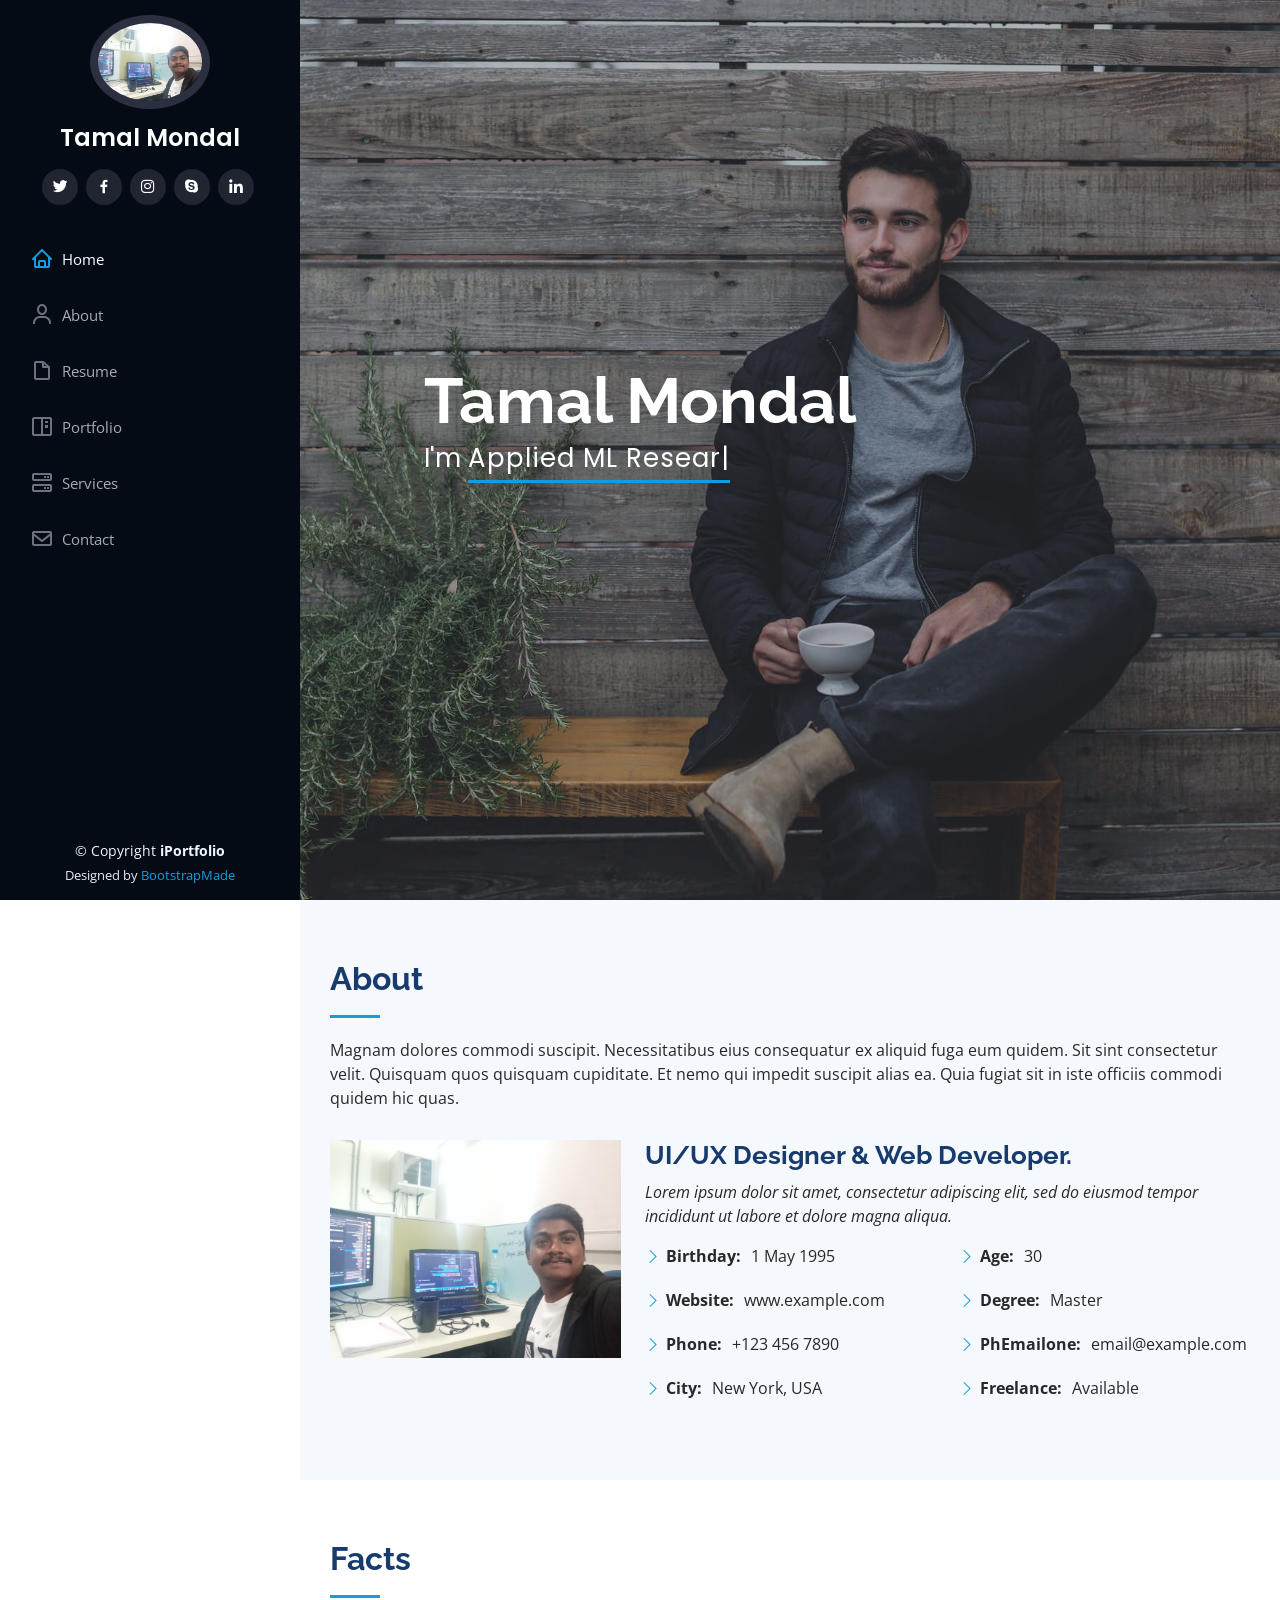
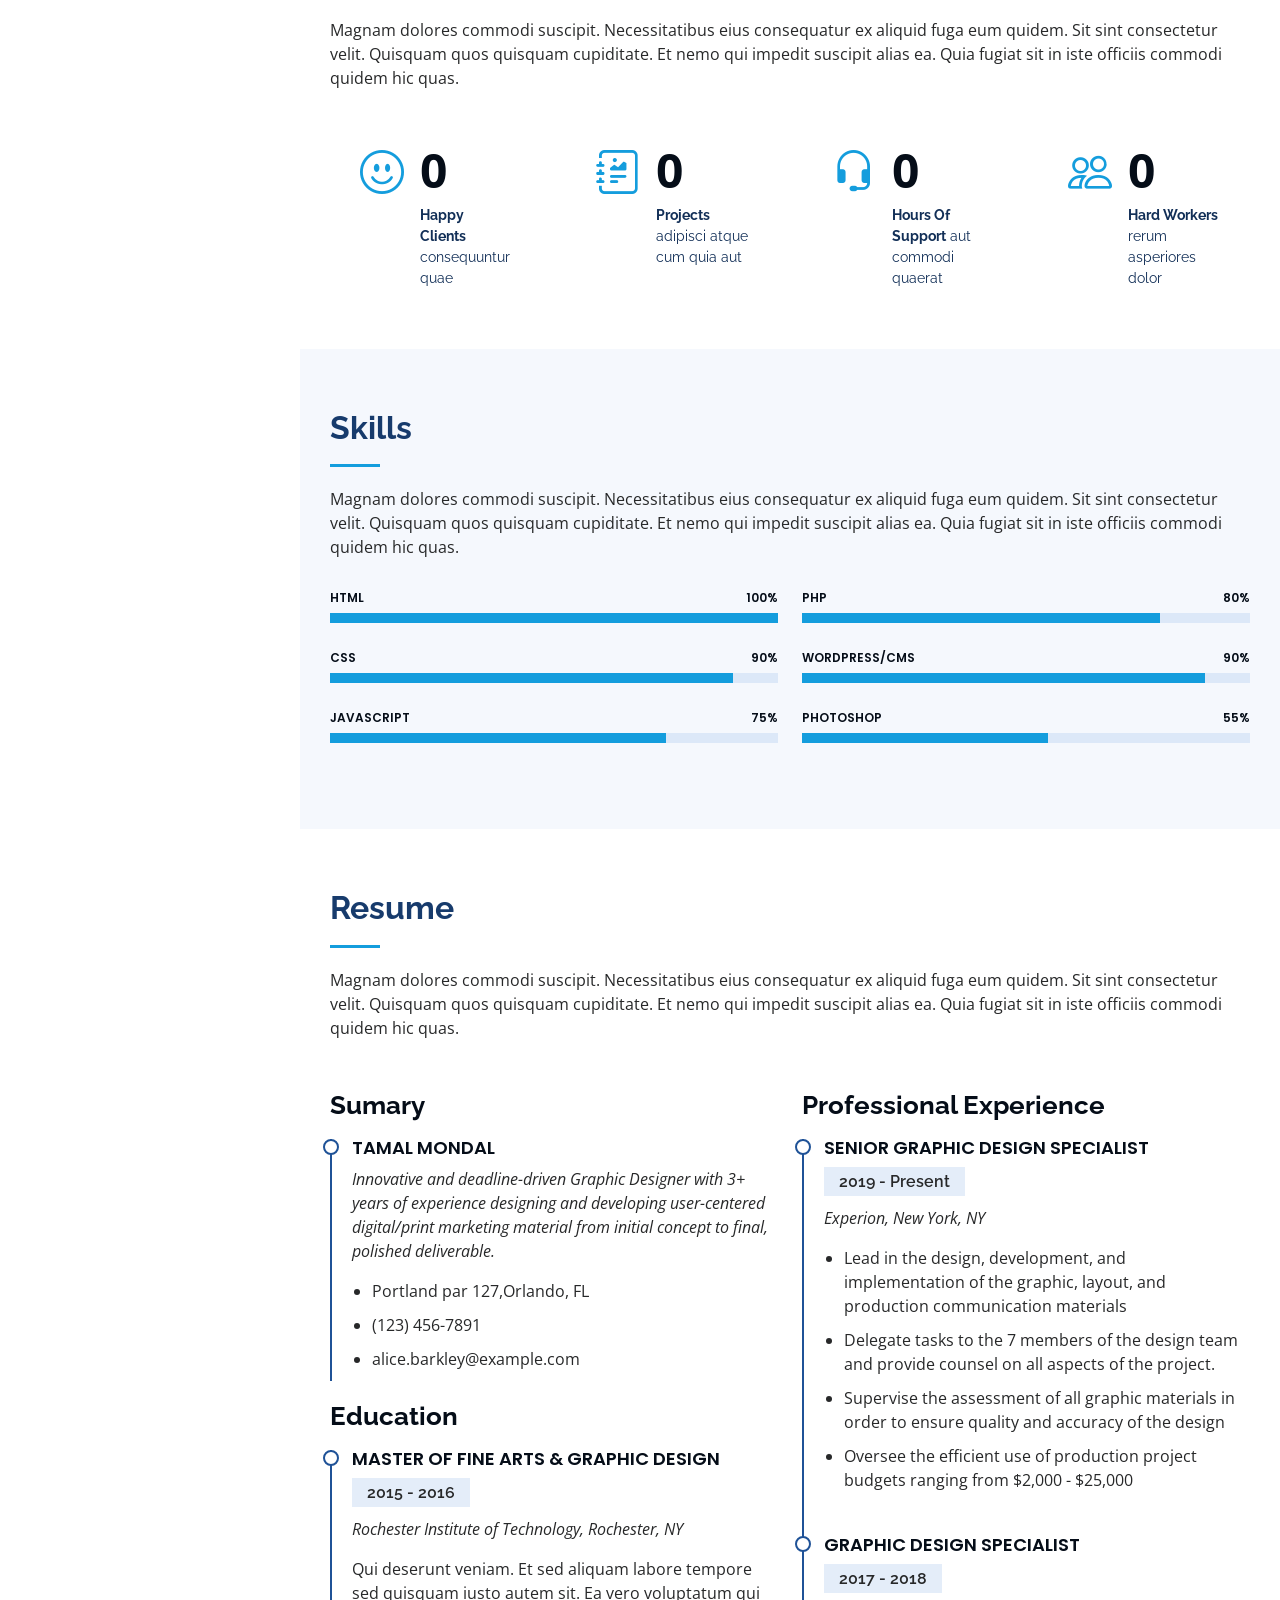
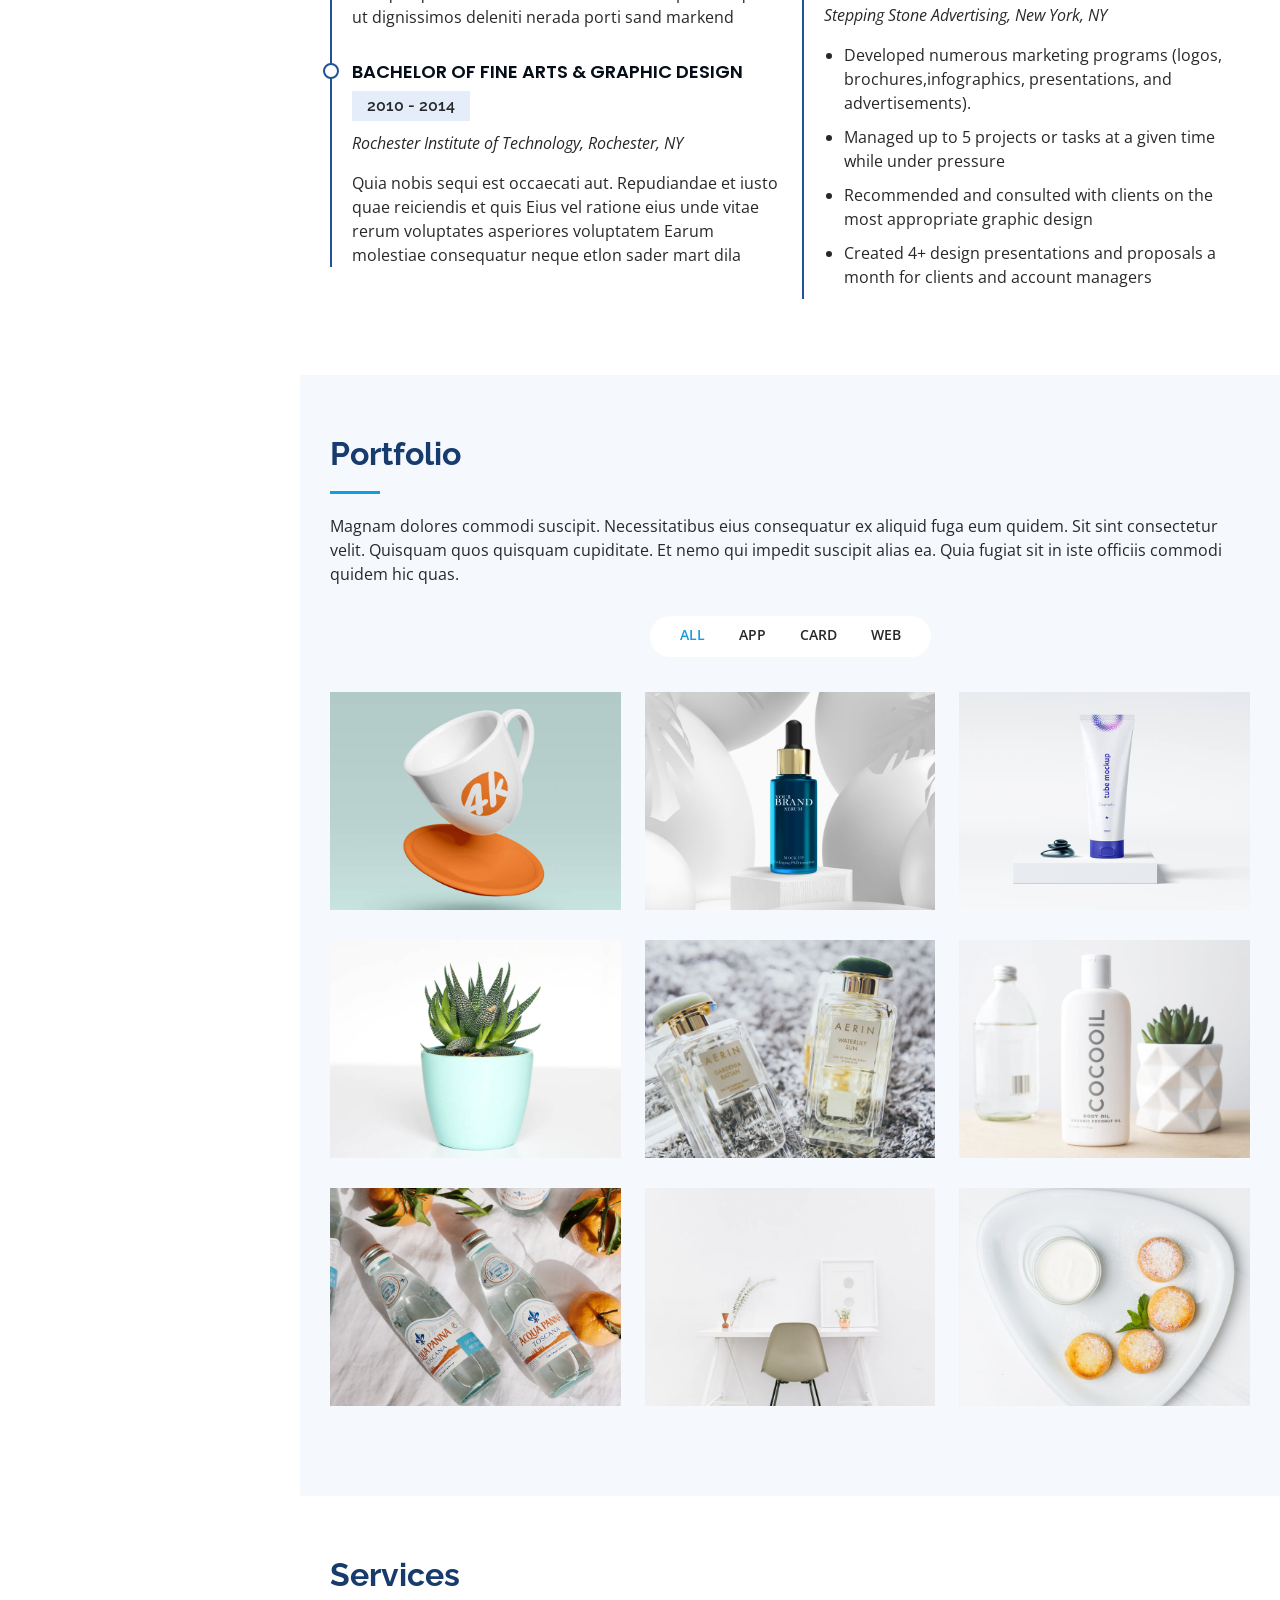
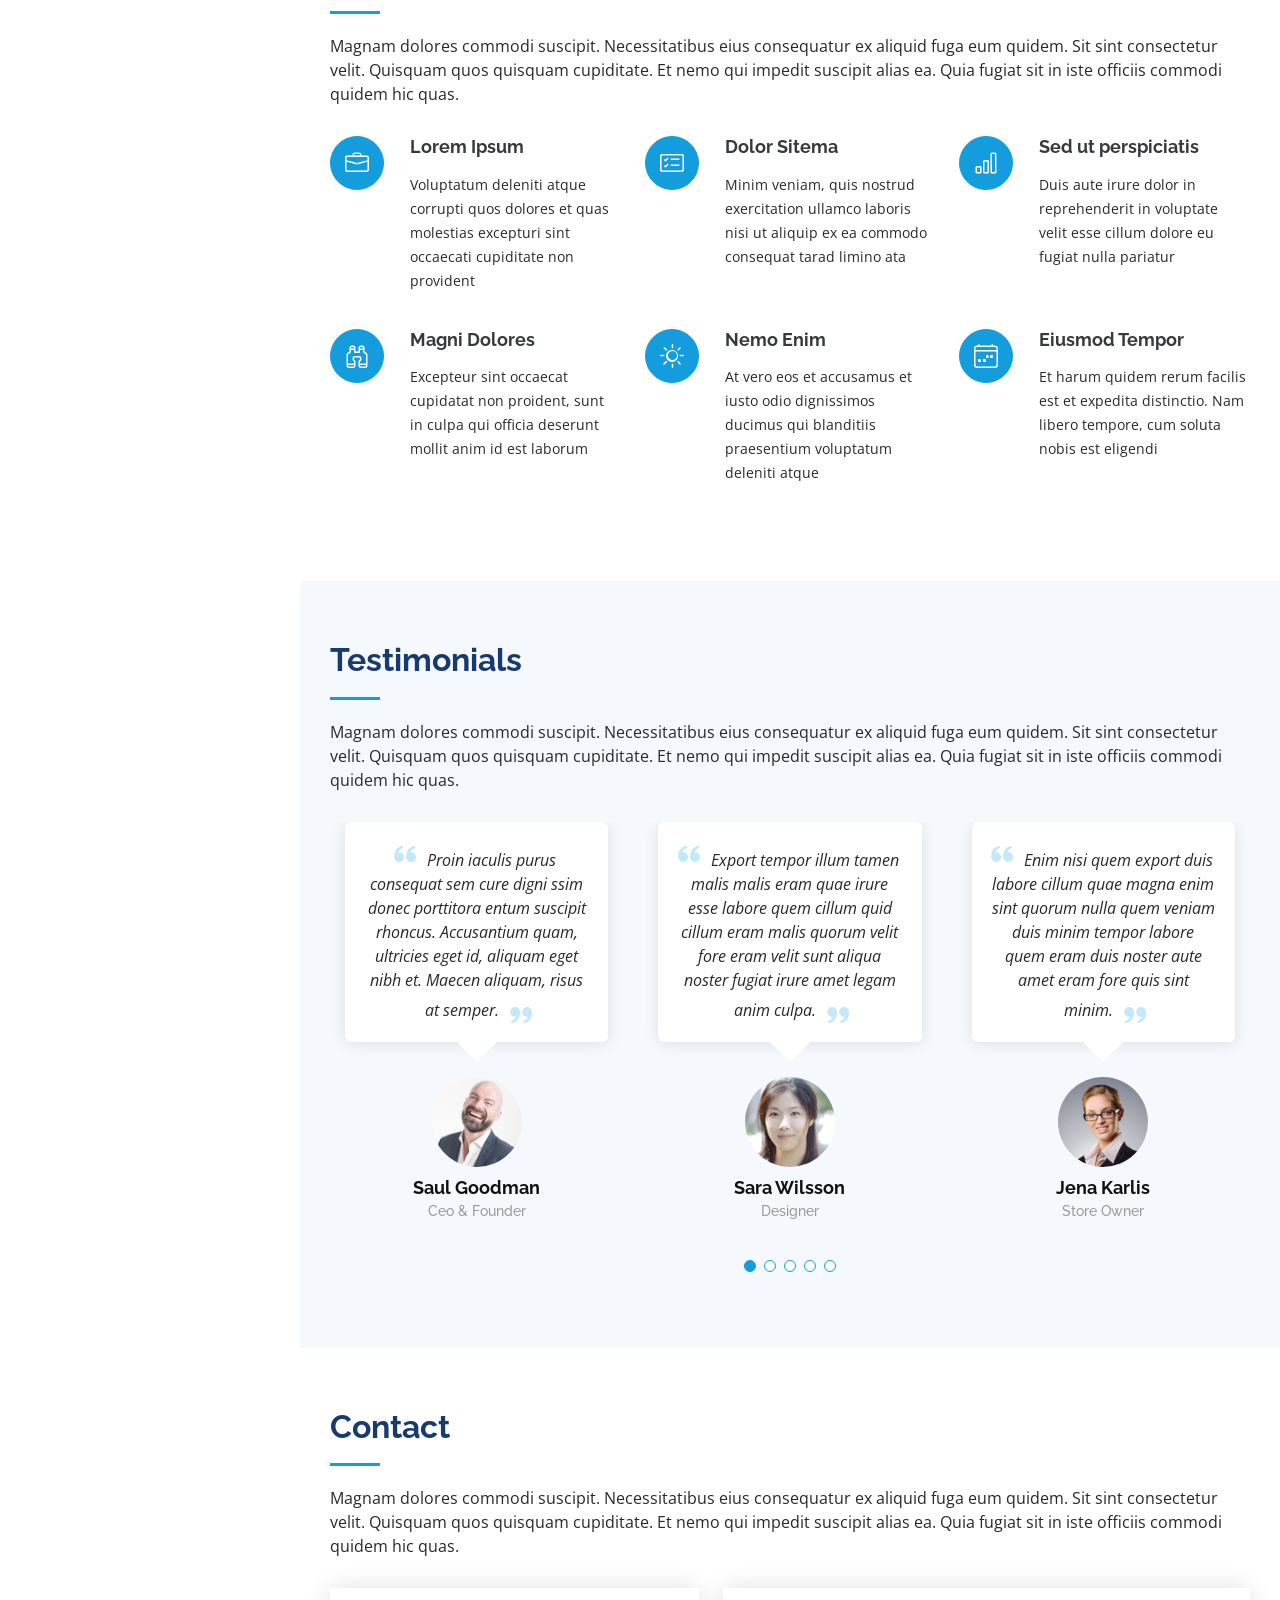
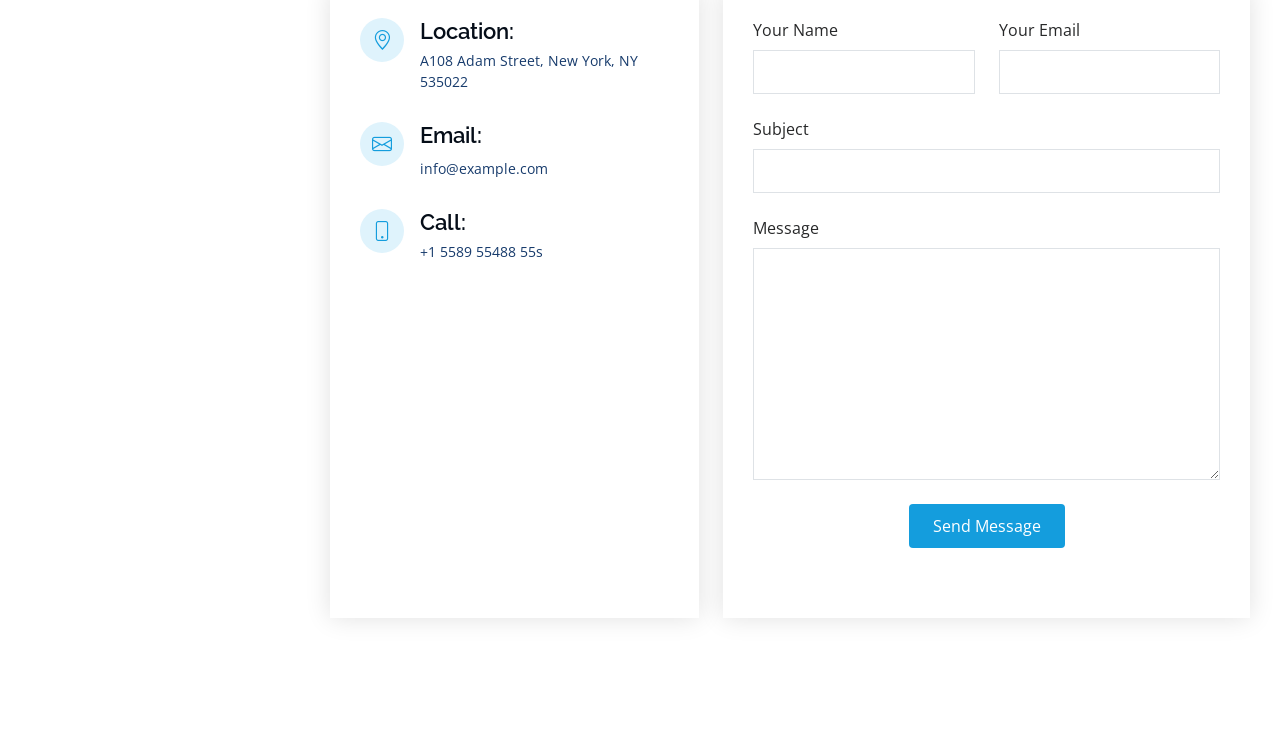
==== index.html @ 6b179e79 "Simple update" ====
<!DOCTYPE html>
<html lang="en">

<head>
  <meta charset="utf-8">
  <meta content="width=device-width, initial-scale=1.0" name="viewport">

  <title>Tamal Mondal - Profile Website</title>
  <meta content="" name="description">
  <meta content="" name="keywords">

  <!-- Favicons -->
  <link href="assets/img/favicon.png" rel="icon">
  <link href="assets/img/apple-touch-icon.png" rel="apple-touch-icon">

  <!-- Google Fonts -->
  <link href="https://fonts.googleapis.com/css?family=Open+Sans:300,300i,400,400i,600,600i,700,700i|Raleway:300,300i,400,400i,500,500i,600,600i,700,700i|Poppins:300,300i,400,400i,500,500i,600,600i,700,700i" rel="stylesheet">

  <!-- Vendor CSS Files -->
  <link href="assets/vendor/aos/aos.css" rel="stylesheet">
  <link href="assets/vendor/bootstrap/css/bootstrap.min.css" rel="stylesheet">
  <link href="assets/vendor/bootstrap-icons/bootstrap-icons.css" rel="stylesheet">
  <link href="assets/vendor/boxicons/css/boxicons.min.css" rel="stylesheet">
  <link href="assets/vendor/glightbox/css/glightbox.min.css" rel="stylesheet">
  <link href="assets/vendor/swiper/swiper-bundle.min.css" rel="stylesheet">

  <!-- Template Main CSS File -->
  <link href="assets/css/style.css" rel="stylesheet">

  <!-- =======================================================
  * Template Name: iPortfolio
  * Updated: Nov 17 2023 with Bootstrap v5.3.2
  * Template URL: https://bootstrapmade.com/iportfolio-bootstrap-portfolio-websites-template/
  * Author: BootstrapMade.com
  * License: https://bootstrapmade.com/license/
  ======================================================== -->
</head>

<body>

  <!-- ======= Mobile nav toggle button ======= -->
  <i class="bi bi-list mobile-nav-toggle d-xl-none"></i>

  <!-- ======= Header ======= -->
  <header id="header">
    <div class="d-flex flex-column">

      <div class="profile">
        <img src="assets/img/profile-img.jpg" alt="" class="img-fluid rounded-circle">
        <h1 class="text-light"><a href="index.html">Tamal Mondal</a></h1>
        <div class="social-links mt-3 text-center">
          <a href="#" class="twitter"><i class="bx bxl-twitter"></i></a>
          <a href="#" class="facebook"><i class="bx bxl-facebook"></i></a>
          <a href="#" class="instagram"><i class="bx bxl-instagram"></i></a>
          <a href="#" class="google-plus"><i class="bx bxl-skype"></i></a>
          <a href="#" class="linkedin"><i class="bx bxl-linkedin"></i></a>
        </div>
      </div>

      <nav id="navbar" class="nav-menu navbar">
        <ul>
          <li><a href="#hero" class="nav-link scrollto active"><i class="bx bx-home"></i> <span>Home</span></a></li>
          <li><a href="#about" class="nav-link scrollto"><i class="bx bx-user"></i> <span>About</span></a></li>
          <li><a href="#resume" class="nav-link scrollto"><i class="bx bx-file-blank"></i> <span>Resume</span></a></li>
          <li><a href="#portfolio" class="nav-link scrollto"><i class="bx bx-book-content"></i> <span>Portfolio</span></a></li>
          <li><a href="#services" class="nav-link scrollto"><i class="bx bx-server"></i> <span>Services</span></a></li>
          <li><a href="#contact" class="nav-link scrollto"><i class="bx bx-envelope"></i> <span>Contact</span></a></li>
        </ul>
      </nav><!-- .nav-menu -->
    </div>
  </header><!-- End Header -->

  <!-- ======= Hero Section ======= -->
  <section id="hero" class="d-flex flex-column justify-content-center align-items-center">
    <div class="hero-container" data-aos="fade-in">
      <h1>Tamal Mondal</h1>
      <p>I'm <span class="typed" data-typed-items="Applied ML Researcher, Software Developer, Freelancer"></span></p>
    </div>
  </section><!-- End Hero -->

  <main id="main">

    <!-- ======= About Section ======= -->
    <section id="about" class="about section-bg">
      <div class="container">

        <div class="section-title">
          <h2>About</h2>
          <p>Magnam dolores commodi suscipit. Necessitatibus eius consequatur ex aliquid fuga eum quidem. Sit sint consectetur velit. Quisquam quos quisquam cupiditate. Et nemo qui impedit suscipit alias ea. Quia fugiat sit in iste officiis commodi quidem hic quas.</p>
        </div>

        <div class="row">
          <div class="col-lg-4" data-aos="fade-right">
            <img src="assets/img/profile-img.jpg" class="img-fluid" alt="">
          </div>
          <div class="col-lg-8 pt-4 pt-lg-0 content" data-aos="fade-left">
            <h3>UI/UX Designer &amp; Web Developer.</h3>
            <p class="fst-italic">
              Lorem ipsum dolor sit amet, consectetur adipiscing elit, sed do eiusmod tempor incididunt ut labore et dolore
              magna aliqua.
            </p>
            <div class="row">
              <div class="col-lg-6">
                <ul>
                  <li><i class="bi bi-chevron-right"></i> <strong>Birthday:</strong> <span>1 May 1995</span></li>
                  <li><i class="bi bi-chevron-right"></i> <strong>Website:</strong> <span>www.example.com</span></li>
                  <li><i class="bi bi-chevron-right"></i> <strong>Phone:</strong> <span>+123 456 7890</span></li>
                  <li><i class="bi bi-chevron-right"></i> <strong>City:</strong> <span>New York, USA</span></li>
                </ul>
              </div>
              <div class="col-lg-6">
                <ul>
                  <li><i class="bi bi-chevron-right"></i> <strong>Age:</strong> <span>30</span></li>
                  <li><i class="bi bi-chevron-right"></i> <strong>Degree:</strong> <span>Master</span></li>
                  <li><i class="bi bi-chevron-right"></i> <strong>PhEmailone:</strong> <span>email@example.com</span></li>
                  <li><i class="bi bi-chevron-right"></i> <strong>Freelance:</strong> <span>Available</span></li>
                </ul>
              </div>
            </div>
          </div>
        </div>

      </div>
    </section><!-- End About Section -->

    <!-- ======= Facts Section ======= -->
    <section id="facts" class="facts">
      <div class="container">

        <div class="section-title">
          <h2>Facts</h2>
          <p>Magnam dolores commodi suscipit. Necessitatibus eius consequatur ex aliquid fuga eum quidem. Sit sint consectetur velit. Quisquam quos quisquam cupiditate. Et nemo qui impedit suscipit alias ea. Quia fugiat sit in iste officiis commodi quidem hic quas.</p>
        </div>

        <div class="row no-gutters">

          <div class="col-lg-3 col-md-6 d-md-flex align-items-md-stretch" data-aos="fade-up">
            <div class="count-box">
              <i class="bi bi-emoji-smile"></i>
              <span data-purecounter-start="0" data-purecounter-end="232" data-purecounter-duration="1" class="purecounter"></span>
              <p><strong>Happy Clients</strong> consequuntur quae</p>
            </div>
          </div>

          <div class="col-lg-3 col-md-6 d-md-flex align-items-md-stretch" data-aos="fade-up" data-aos-delay="100">
            <div class="count-box">
              <i class="bi bi-journal-richtext"></i>
              <span data-purecounter-start="0" data-purecounter-end="521" data-purecounter-duration="1" class="purecounter"></span>
              <p><strong>Projects</strong> adipisci atque cum quia aut</p>
            </div>
          </div>

          <div class="col-lg-3 col-md-6 d-md-flex align-items-md-stretch" data-aos="fade-up" data-aos-delay="200">
            <div class="count-box">
              <i class="bi bi-headset"></i>
              <span data-purecounter-start="0" data-purecounter-end="1453" data-purecounter-duration="1" class="purecounter"></span>
              <p><strong>Hours Of Support</strong> aut commodi quaerat</p>
            </div>
          </div>

          <div class="col-lg-3 col-md-6 d-md-flex align-items-md-stretch" data-aos="fade-up" data-aos-delay="300">
            <div class="count-box">
              <i class="bi bi-people"></i>
              <span data-purecounter-start="0" data-purecounter-end="32" data-purecounter-duration="1" class="purecounter"></span>
              <p><strong>Hard Workers</strong> rerum asperiores dolor</p>
            </div>
          </div>

        </div>

      </div>
    </section><!-- End Facts Section -->

    <!-- ======= Skills Section ======= -->
    <section id="skills" class="skills section-bg">
      <div class="container">

        <div class="section-title">
          <h2>Skills</h2>
          <p>Magnam dolores commodi suscipit. Necessitatibus eius consequatur ex aliquid fuga eum quidem. Sit sint consectetur velit. Quisquam quos quisquam cupiditate. Et nemo qui impedit suscipit alias ea. Quia fugiat sit in iste officiis commodi quidem hic quas.</p>
        </div>

        <div class="row skills-content">

          <div class="col-lg-6" data-aos="fade-up">

            <div class="progress">
              <span class="skill">HTML <i class="val">100%</i></span>
              <div class="progress-bar-wrap">
                <div class="progress-bar" role="progressbar" aria-valuenow="100" aria-valuemin="0" aria-valuemax="100"></div>
              </div>
            </div>

            <div class="progress">
              <span class="skill">CSS <i class="val">90%</i></span>
              <div class="progress-bar-wrap">
                <div class="progress-bar" role="progressbar" aria-valuenow="90" aria-valuemin="0" aria-valuemax="100"></div>
              </div>
            </div>

            <div class="progress">
              <span class="skill">JavaScript <i class="val">75%</i></span>
              <div class="progress-bar-wrap">
                <div class="progress-bar" role="progressbar" aria-valuenow="75" aria-valuemin="0" aria-valuemax="100"></div>
              </div>
            </div>

          </div>

          <div class="col-lg-6" data-aos="fade-up" data-aos-delay="100">

            <div class="progress">
              <span class="skill">PHP <i class="val">80%</i></span>
              <div class="progress-bar-wrap">
                <div class="progress-bar" role="progressbar" aria-valuenow="80" aria-valuemin="0" aria-valuemax="100"></div>
              </div>
            </div>

            <div class="progress">
              <span class="skill">WordPress/CMS <i class="val">90%</i></span>
              <div class="progress-bar-wrap">
                <div class="progress-bar" role="progressbar" aria-valuenow="90" aria-valuemin="0" aria-valuemax="100"></div>
              </div>
            </div>

            <div class="progress">
              <span class="skill">Photoshop <i class="val">55%</i></span>
              <div class="progress-bar-wrap">
                <div class="progress-bar" role="progressbar" aria-valuenow="55" aria-valuemin="0" aria-valuemax="100"></div>
              </div>
            </div>

          </div>

        </div>

      </div>
    </section><!-- End Skills Section -->

    <!-- ======= Resume Section ======= -->
    <section id="resume" class="resume">
      <div class="container">

        <div class="section-title">
          <h2>Resume</h2>
          <p>Magnam dolores commodi suscipit. Necessitatibus eius consequatur ex aliquid fuga eum quidem. Sit sint consectetur velit. Quisquam quos quisquam cupiditate. Et nemo qui impedit suscipit alias ea. Quia fugiat sit in iste officiis commodi quidem hic quas.</p>
        </div>

        <div class="row">
          <div class="col-lg-6" data-aos="fade-up">
            <h3 class="resume-title">Sumary</h3>
            <div class="resume-item pb-0">
              <h4>Tamal Mondal</h4>
              <p><em>Innovative and deadline-driven Graphic Designer with 3+ years of experience designing and developing user-centered digital/print marketing material from initial concept to final, polished deliverable.</em></p>
              <ul>
                <li>Portland par 127,Orlando, FL</li>
                <li>(123) 456-7891</li>
                <li>alice.barkley@example.com</li>
              </ul>
            </div>

            <h3 class="resume-title">Education</h3>
            <div class="resume-item">
              <h4>Master of Fine Arts &amp; Graphic Design</h4>
              <h5>2015 - 2016</h5>
              <p><em>Rochester Institute of Technology, Rochester, NY</em></p>
              <p>Qui deserunt veniam. Et sed aliquam labore tempore sed quisquam iusto autem sit. Ea vero voluptatum qui ut dignissimos deleniti nerada porti sand markend</p>
            </div>
            <div class="resume-item">
              <h4>Bachelor of Fine Arts &amp; Graphic Design</h4>
              <h5>2010 - 2014</h5>
              <p><em>Rochester Institute of Technology, Rochester, NY</em></p>
              <p>Quia nobis sequi est occaecati aut. Repudiandae et iusto quae reiciendis et quis Eius vel ratione eius unde vitae rerum voluptates asperiores voluptatem Earum molestiae consequatur neque etlon sader mart dila</p>
            </div>
          </div>
          <div class="col-lg-6" data-aos="fade-up" data-aos-delay="100">
            <h3 class="resume-title">Professional Experience</h3>
            <div class="resume-item">
              <h4>Senior graphic design specialist</h4>
              <h5>2019 - Present</h5>
              <p><em>Experion, New York, NY </em></p>
              <ul>
                <li>Lead in the design, development, and implementation of the graphic, layout, and production communication materials</li>
                <li>Delegate tasks to the 7 members of the design team and provide counsel on all aspects of the project. </li>
                <li>Supervise the assessment of all graphic materials in order to ensure quality and accuracy of the design</li>
                <li>Oversee the efficient use of production project budgets ranging from $2,000 - $25,000</li>
              </ul>
            </div>
            <div class="resume-item">
              <h4>Graphic design specialist</h4>
              <h5>2017 - 2018</h5>
              <p><em>Stepping Stone Advertising, New York, NY</em></p>
              <ul>
                <li>Developed numerous marketing programs (logos, brochures,infographics, presentations, and advertisements).</li>
                <li>Managed up to 5 projects or tasks at a given time while under pressure</li>
                <li>Recommended and consulted with clients on the most appropriate graphic design</li>
                <li>Created 4+ design presentations and proposals a month for clients and account managers</li>
              </ul>
            </div>
          </div>
        </div>

      </div>
    </section><!-- End Resume Section -->

    <!-- ======= Portfolio Section ======= -->
    <section id="portfolio" class="portfolio section-bg">
      <div class="container">

        <div class="section-title">
          <h2>Portfolio</h2>
          <p>Magnam dolores commodi suscipit. Necessitatibus eius consequatur ex aliquid fuga eum quidem. Sit sint consectetur velit. Quisquam quos quisquam cupiditate. Et nemo qui impedit suscipit alias ea. Quia fugiat sit in iste officiis commodi quidem hic quas.</p>
        </div>

        <div class="row" data-aos="fade-up">
          <div class="col-lg-12 d-flex justify-content-center">
            <ul id="portfolio-flters">
              <li data-filter="*" class="filter-active">All</li>
              <li data-filter=".filter-app">App</li>
              <li data-filter=".filter-card">Card</li>
              <li data-filter=".filter-web">Web</li>
            </ul>
          </div>
        </div>

        <div class="row portfolio-container" data-aos="fade-up" data-aos-delay="100">

          <div class="col-lg-4 col-md-6 portfolio-item filter-app">
            <div class="portfolio-wrap">
              <img src="assets/img/portfolio/portfolio-1.jpg" class="img-fluid" alt="">
              <div class="portfolio-links">
                <a href="assets/img/portfolio/portfolio-1.jpg" data-gallery="portfolioGallery" class="portfolio-lightbox" title="App 1"><i class="bx bx-plus"></i></a>
                <a href="portfolio-details.html" title="More Details"><i class="bx bx-link"></i></a>
              </div>
            </div>
          </div>

          <div class="col-lg-4 col-md-6 portfolio-item filter-web">
            <div class="portfolio-wrap">
              <img src="assets/img/portfolio/portfolio-2.jpg" class="img-fluid" alt="">
              <div class="portfolio-links">
                <a href="assets/img/portfolio/portfolio-2.jpg" data-gallery="portfolioGallery" class="portfolio-lightbox" title="Web 3"><i class="bx bx-plus"></i></a>
                <a href="portfolio-details.html" title="More Details"><i class="bx bx-link"></i></a>
              </div>
            </div>
          </div>

          <div class="col-lg-4 col-md-6 portfolio-item filter-app">
            <div class="portfolio-wrap">
              <img src="assets/img/portfolio/portfolio-3.jpg" class="img-fluid" alt="">
              <div class="portfolio-links">
                <a href="assets/img/portfolio/portfolio-3.jpg" data-gallery="portfolioGallery" class="portfolio-lightbox" title="App 2"><i class="bx bx-plus"></i></a>
                <a href="portfolio-details.html" title="More Details"><i class="bx bx-link"></i></a>
              </div>
            </div>
          </div>

          <div class="col-lg-4 col-md-6 portfolio-item filter-card">
            <div class="portfolio-wrap">
              <img src="assets/img/portfolio/portfolio-4.jpg" class="img-fluid" alt="">
              <div class="portfolio-links">
                <a href="assets/img/portfolio/portfolio-4.jpg" data-gallery="portfolioGallery" class="portfolio-lightbox" title="Card 2"><i class="bx bx-plus"></i></a>
                <a href="portfolio-details.html" title="More Details"><i class="bx bx-link"></i></a>
              </div>
            </div>
          </div>

          <div class="col-lg-4 col-md-6 portfolio-item filter-web">
            <div class="portfolio-wrap">
              <img src="assets/img/portfolio/portfolio-5.jpg" class="img-fluid" alt="">
              <div class="portfolio-links">
                <a href="assets/img/portfolio/portfolio-5.jpg" data-gallery="portfolioGallery" class="portfolio-lightbox" title="Web 2"><i class="bx bx-plus"></i></a>
                <a href="portfolio-details.html" title="More Details"><i class="bx bx-link"></i></a>
              </div>
            </div>
          </div>

          <div class="col-lg-4 col-md-6 portfolio-item filter-app">
            <div class="portfolio-wrap">
              <img src="assets/img/portfolio/portfolio-6.jpg" class="img-fluid" alt="">
              <div class="portfolio-links">
                <a href="assets/img/portfolio/portfolio-6.jpg" data-gallery="portfolioGallery" class="portfolio-lightbox" title="App 3"><i class="bx bx-plus"></i></a>
                <a href="portfolio-details.html" title="More Details"><i class="bx bx-link"></i></a>
              </div>
            </div>
          </div>

          <div class="col-lg-4 col-md-6 portfolio-item filter-card">
            <div class="portfolio-wrap">
              <img src="assets/img/portfolio/portfolio-7.jpg" class="img-fluid" alt="">
              <div class="portfolio-links">
                <a href="assets/img/portfolio/portfolio-7.jpg" data-gallery="portfolioGallery" class="portfolio-lightbox" title="Card 1"><i class="bx bx-plus"></i></a>
                <a href="portfolio-details.html" title="More Details"><i class="bx bx-link"></i></a>
              </div>
            </div>
          </div>

          <div class="col-lg-4 col-md-6 portfolio-item filter-card">
            <div class="portfolio-wrap">
              <img src="assets/img/portfolio/portfolio-8.jpg" class="img-fluid" alt="">
              <div class="portfolio-links">
                <a href="assets/img/portfolio/portfolio-8.jpg" data-gallery="portfolioGallery" class="portfolio-lightbox" title="Card 3"><i class="bx bx-plus"></i></a>
                <a href="portfolio-details.html" title="More Details"><i class="bx bx-link"></i></a>
              </div>
            </div>
          </div>

          <div class="col-lg-4 col-md-6 portfolio-item filter-web">
            <div class="portfolio-wrap">
              <img src="assets/img/portfolio/portfolio-9.jpg" class="img-fluid" alt="">
              <div class="portfolio-links">
                <a href="assets/img/portfolio/portfolio-9.jpg" data-gallery="portfolioGallery" class="portfolio-lightbox" title="Web 3"><i class="bx bx-plus"></i></a>
                <a href="portfolio-details.html" title="More Details"><i class="bx bx-link"></i></a>
              </div>
            </div>
          </div>

        </div>

      </div>
    </section><!-- End Portfolio Section -->

    <!-- ======= Services Section ======= -->
    <section id="services" class="services">
      <div class="container">

        <div class="section-title">
          <h2>Services</h2>
          <p>Magnam dolores commodi suscipit. Necessitatibus eius consequatur ex aliquid fuga eum quidem. Sit sint consectetur velit. Quisquam quos quisquam cupiditate. Et nemo qui impedit suscipit alias ea. Quia fugiat sit in iste officiis commodi quidem hic quas.</p>
        </div>

        <div class="row">
          <div class="col-lg-4 col-md-6 icon-box" data-aos="fade-up">
            <div class="icon"><i class="bi bi-briefcase"></i></div>
            <h4 class="title"><a href="">Lorem Ipsum</a></h4>
            <p class="description">Voluptatum deleniti atque corrupti quos dolores et quas molestias excepturi sint occaecati cupiditate non provident</p>
          </div>
          <div class="col-lg-4 col-md-6 icon-box" data-aos="fade-up" data-aos-delay="100">
            <div class="icon"><i class="bi bi-card-checklist"></i></div>
            <h4 class="title"><a href="">Dolor Sitema</a></h4>
            <p class="description">Minim veniam, quis nostrud exercitation ullamco laboris nisi ut aliquip ex ea commodo consequat tarad limino ata</p>
          </div>
          <div class="col-lg-4 col-md-6 icon-box" data-aos="fade-up" data-aos-delay="200">
            <div class="icon"><i class="bi bi-bar-chart"></i></div>
            <h4 class="title"><a href="">Sed ut perspiciatis</a></h4>
            <p class="description">Duis aute irure dolor in reprehenderit in voluptate velit esse cillum dolore eu fugiat nulla pariatur</p>
          </div>
          <div class="col-lg-4 col-md-6 icon-box" data-aos="fade-up" data-aos-delay="300">
            <div class="icon"><i class="bi bi-binoculars"></i></div>
            <h4 class="title"><a href="">Magni Dolores</a></h4>
            <p class="description">Excepteur sint occaecat cupidatat non proident, sunt in culpa qui officia deserunt mollit anim id est laborum</p>
          </div>
          <div class="col-lg-4 col-md-6 icon-box" data-aos="fade-up" data-aos-delay="400">
            <div class="icon"><i class="bi bi-brightness-high"></i></div>
            <h4 class="title"><a href="">Nemo Enim</a></h4>
            <p class="description">At vero eos et accusamus et iusto odio dignissimos ducimus qui blanditiis praesentium voluptatum deleniti atque</p>
          </div>
          <div class="col-lg-4 col-md-6 icon-box" data-aos="fade-up" data-aos-delay="500">
            <div class="icon"><i class="bi bi-calendar4-week"></i></div>
            <h4 class="title"><a href="">Eiusmod Tempor</a></h4>
            <p class="description">Et harum quidem rerum facilis est et expedita distinctio. Nam libero tempore, cum soluta nobis est eligendi</p>
          </div>
        </div>

      </div>
    </section><!-- End Services Section -->

    <!-- ======= Testimonials Section ======= -->
    <section id="testimonials" class="testimonials section-bg">
      <div class="container">

        <div class="section-title">
          <h2>Testimonials</h2>
          <p>Magnam dolores commodi suscipit. Necessitatibus eius consequatur ex aliquid fuga eum quidem. Sit sint consectetur velit. Quisquam quos quisquam cupiditate. Et nemo qui impedit suscipit alias ea. Quia fugiat sit in iste officiis commodi quidem hic quas.</p>
        </div>

        <div class="testimonials-slider swiper" data-aos="fade-up" data-aos-delay="100">
          <div class="swiper-wrapper">

            <div class="swiper-slide">
              <div class="testimonial-item" data-aos="fade-up">
                <p>
                  <i class="bx bxs-quote-alt-left quote-icon-left"></i>
                  Proin iaculis purus consequat sem cure digni ssim donec porttitora entum suscipit rhoncus. Accusantium quam, ultricies eget id, aliquam eget nibh et. Maecen aliquam, risus at semper.
                  <i class="bx bxs-quote-alt-right quote-icon-right"></i>
                </p>
                <img src="assets/img/testimonials/testimonials-1.jpg" class="testimonial-img" alt="">
                <h3>Saul Goodman</h3>
                <h4>Ceo &amp; Founder</h4>
              </div>
            </div><!-- End testimonial item -->

            <div class="swiper-slide">
              <div class="testimonial-item" data-aos="fade-up" data-aos-delay="100">
                <p>
                  <i class="bx bxs-quote-alt-left quote-icon-left"></i>
                  Export tempor illum tamen malis malis eram quae irure esse labore quem cillum quid cillum eram malis quorum velit fore eram velit sunt aliqua noster fugiat irure amet legam anim culpa.
                  <i class="bx bxs-quote-alt-right quote-icon-right"></i>
                </p>
                <img src="assets/img/testimonials/testimonials-2.jpg" class="testimonial-img" alt="">
                <h3>Sara Wilsson</h3>
                <h4>Designer</h4>
              </div>
            </div><!-- End testimonial item -->

            <div class="swiper-slide">
              <div class="testimonial-item" data-aos="fade-up" data-aos-delay="200">
                <p>
                  <i class="bx bxs-quote-alt-left quote-icon-left"></i>
                  Enim nisi quem export duis labore cillum quae magna enim sint quorum nulla quem veniam duis minim tempor labore quem eram duis noster aute amet eram fore quis sint minim.
                  <i class="bx bxs-quote-alt-right quote-icon-right"></i>
                </p>
                <img src="assets/img/testimonials/testimonials-3.jpg" class="testimonial-img" alt="">
                <h3>Jena Karlis</h3>
                <h4>Store Owner</h4>
              </div>
            </div><!-- End testimonial item -->

            <div class="swiper-slide">
              <div class="testimonial-item" data-aos="fade-up" data-aos-delay="300">
                <p>
                  <i class="bx bxs-quote-alt-left quote-icon-left"></i>
                  Fugiat enim eram quae cillum dolore dolor amet nulla culpa multos export minim fugiat minim velit minim dolor enim duis veniam ipsum anim magna sunt elit fore quem dolore labore illum veniam.
                  <i class="bx bxs-quote-alt-right quote-icon-right"></i>
                </p>
                <img src="assets/img/testimonials/testimonials-4.jpg" class="testimonial-img" alt="">
                <h3>Matt Brandon</h3>
                <h4>Freelancer</h4>
              </div>
            </div><!-- End testimonial item -->

            <div class="swiper-slide">
              <div class="testimonial-item" data-aos="fade-up" data-aos-delay="400">
                <p>
                  <i class="bx bxs-quote-alt-left quote-icon-left"></i>
                  Quis quorum aliqua sint quem legam fore sunt eram irure aliqua veniam tempor noster veniam enim culpa labore duis sunt culpa nulla illum cillum fugiat legam esse veniam culpa fore nisi cillum quid.
                  <i class="bx bxs-quote-alt-right quote-icon-right"></i>
                </p>
                <img src="assets/img/testimonials/testimonials-5.jpg" class="testimonial-img" alt="">
                <h3>John Larson</h3>
                <h4>Entrepreneur</h4>
              </div>
            </div><!-- End testimonial item -->

          </div>
          <div class="swiper-pagination"></div>
        </div>

      </div>
    </section><!-- End Testimonials Section -->

    <!-- ======= Contact Section ======= -->
    <section id="contact" class="contact">
      <div class="container">

        <div class="section-title">
          <h2>Contact</h2>
          <p>Magnam dolores commodi suscipit. Necessitatibus eius consequatur ex aliquid fuga eum quidem. Sit sint consectetur velit. Quisquam quos quisquam cupiditate. Et nemo qui impedit suscipit alias ea. Quia fugiat sit in iste officiis commodi quidem hic quas.</p>
        </div>

        <div class="row" data-aos="fade-in">

          <div class="col-lg-5 d-flex align-items-stretch">
            <div class="info">
              <div class="address">
                <i class="bi bi-geo-alt"></i>
                <h4>Location:</h4>
                <p>A108 Adam Street, New York, NY 535022</p>
              </div>

              <div class="email">
                <i class="bi bi-envelope"></i>
                <h4>Email:</h4>
                <p>info@example.com</p>
              </div>

              <div class="phone">
                <i class="bi bi-phone"></i>
                <h4>Call:</h4>
                <p>+1 5589 55488 55s</p>
              </div>

              <iframe src="https://www.google.com/maps/embed?pb=!1m14!1m8!1m3!1d12097.433213460943!2d-74.0062269!3d40.7101282!3m2!1i1024!2i768!4f13.1!3m3!1m2!1s0x0%3A0xb89d1fe6bc499443!2sDowntown+Conference+Center!5e0!3m2!1smk!2sbg!4v1539943755621" frameborder="0" style="border:0; width: 100%; height: 290px;" allowfullscreen></iframe>
            </div>

          </div>

          <div class="col-lg-7 mt-5 mt-lg-0 d-flex align-items-stretch">
            <form action="forms/contact.php" method="post" role="form" class="php-email-form">
              <div class="row">
                <div class="form-group col-md-6">
                  <label for="name">Your Name</label>
                  <input type="text" name="name" class="form-control" id="name" required>
                </div>
                <div class="form-group col-md-6">
                  <label for="name">Your Email</label>
                  <input type="email" class="form-control" name="email" id="email" required>
                </div>
              </div>
              <div class="form-group">
                <label for="name">Subject</label>
                <input type="text" class="form-control" name="subject" id="subject" required>
              </div>
              <div class="form-group">
                <label for="name">Message</label>
                <textarea class="form-control" name="message" rows="10" required></textarea>
              </div>
              <div class="my-3">
                <div class="loading">Loading</div>
                <div class="error-message"></div>
                <div class="sent-message">Your message has been sent. Thank you!</div>
              </div>
              <div class="text-center"><button type="submit">Send Message</button></div>
            </form>
          </div>

        </div>

      </div>
    </section><!-- End Contact Section -->

  </main><!-- End #main -->

  <!-- ======= Footer ======= -->
  <footer id="footer">
    <div class="container">
      <div class="copyright">
        &copy; Copyright <strong><span>iPortfolio</span></strong>
      </div>
      <div class="credits">
        <!-- All the links in the footer should remain intact. -->
        <!-- You can delete the links only if you purchased the pro version. -->
        <!-- Licensing information: https://bootstrapmade.com/license/ -->
        <!-- Purchase the pro version with working PHP/AJAX contact form: https://bootstrapmade.com/iportfolio-bootstrap-portfolio-websites-template/ -->
        Designed by <a href="https://bootstrapmade.com/">BootstrapMade</a>
      </div>
    </div>
  </footer><!-- End  Footer -->

  <a href="#" class="back-to-top d-flex align-items-center justify-content-center"><i class="bi bi-arrow-up-short"></i></a>

  <!-- Vendor JS Files -->
  <script src="assets/vendor/purecounter/purecounter_vanilla.js"></script>
  <script src="assets/vendor/aos/aos.js"></script>
  <script src="assets/vendor/bootstrap/js/bootstrap.bundle.min.js"></script>
  <script src="assets/vendor/glightbox/js/glightbox.min.js"></script>
  <script src="assets/vendor/isotope-layout/isotope.pkgd.min.js"></script>
  <script src="assets/vendor/swiper/swiper-bundle.min.js"></script>
  <script src="assets/vendor/typed.js/typed.umd.js"></script>
  <script src="assets/vendor/waypoints/noframework.waypoints.js"></script>
  <script src="assets/vendor/php-email-form/validate.js"></script>

  <!-- Template Main JS File -->
  <script src="assets/js/main.js"></script>

</body>

</html>
---- assets/css/style.css ----
/**
* Template Name: iPortfolio
* Updated: Nov 17 2023 with Bootstrap v5.3.2
* Template URL: https://bootstrapmade.com/iportfolio-bootstrap-portfolio-websites-template/
* Author: BootstrapMade.com
* License: https://bootstrapmade.com/license/
*/

/*--------------------------------------------------------------
# General
--------------------------------------------------------------*/
body {
  font-family: "Open Sans", sans-serif;
  color: #272829;
}

a {
  color: #149ddd;
  text-decoration: none;
}

a:hover {
  color: #37b3ed;
  text-decoration: none;
}

h1,
h2,
h3,
h4,
h5,
h6 {
  font-family: "Raleway", sans-serif;
}

/*--------------------------------------------------------------
# Back to top button
--------------------------------------------------------------*/
.back-to-top {
  position: fixed;
  visibility: hidden;
  opacity: 0;
  right: 15px;
  bottom: 15px;
  z-index: 996;
  background: #149ddd;
  width: 40px;
  height: 40px;
  border-radius: 50px;
  transition: all 0.4s;
}

.back-to-top i {
  font-size: 28px;
  color: #fff;
  line-height: 0;
}

.back-to-top:hover {
  background: #2eafec;
  color: #fff;
}

.back-to-top.active {
  visibility: visible;
  opacity: 1;
}

/*--------------------------------------------------------------
# Header
--------------------------------------------------------------*/
#header {
  position: fixed;
  top: 0;
  left: 0;
  bottom: 0;
  width: 300px;
  transition: all ease-in-out 0.5s;
  z-index: 9997;
  transition: all 0.5s;
  padding: 0 15px;
  background: #040b14;
  overflow-y: auto;
}

#header .profile img {
  margin: 15px auto;
  display: block;
  width: 120px;
  border: 8px solid #2c2f3f;
}

#header .profile h1 {
  font-size: 24px;
  margin: 0;
  padding: 0;
  font-weight: 600;
  -moz-text-align-last: center;
  text-align-last: center;
  font-family: "Poppins", sans-serif;
}

#header .profile h1 a,
#header .profile h1 a:hover {
  color: #fff;
  text-decoration: none;
}

#header .profile .social-links a {
  font-size: 18px;
  display: inline-block;
  background: #212431;
  color: #fff;
  line-height: 1;
  padding: 8px 0;
  margin-right: 4px;
  border-radius: 50%;
  text-align: center;
  width: 36px;
  height: 36px;
  transition: 0.3s;
}

#header .profile .social-links a:hover {
  background: #149ddd;
  color: #fff;
  text-decoration: none;
}

#main {
  margin-left: 300px;
}

.container,
.container-fluid {
  padding-left: 30px;
  padding-right: 30px;
}

@media (max-width: 1199px) {
  #header {
    left: -300px;
  }

  #main {
    margin-left: 0;
  }

  .container,
  .container-fluid {
    padding-left: 12px;
    padding-right: 12px;
  }
}

/*--------------------------------------------------------------
# Navigation Menu
--------------------------------------------------------------*/
/* Desktop Navigation */
.nav-menu {
  padding: 30px 0 0 0;
}

.nav-menu * {
  margin: 0;
  padding: 0;
  list-style: none;
}

.nav-menu>ul>li {
  position: relative;
  white-space: nowrap;
}

.nav-menu a,
.nav-menu a:focus {
  display: flex;
  align-items: center;
  color: #a8a9b4;
  padding: 12px 15px;
  margin-bottom: 8px;
  transition: 0.3s;
  font-size: 15px;
}

.nav-menu a i,
.nav-menu a:focus i {
  font-size: 24px;
  padding-right: 8px;
  color: #6f7180;
}

.nav-menu a:hover,
.nav-menu .active,
.nav-menu .active:focus,
.nav-menu li:hover>a {
  text-decoration: none;
  color: #fff;
}

.nav-menu a:hover i,
.nav-menu .active i,
.nav-menu .active:focus i,
.nav-menu li:hover>a i {
  color: #149ddd;
}

/* Mobile Navigation */
.mobile-nav-toggle {
  position: fixed;
  right: 15px;
  top: 15px;
  z-index: 9998;
  border: 0;
  font-size: 24px;
  transition: all 0.4s;
  outline: none !important;
  background-color: #149ddd;
  color: #fff;
  width: 40px;
  height: 40px;
  display: inline-flex;
  align-items: center;
  justify-content: center;
  line-height: 0;
  border-radius: 50px;
  cursor: pointer;
}

.mobile-nav-active {
  overflow: hidden;
}

.mobile-nav-active #header {
  left: 0;
}

/*--------------------------------------------------------------
# Hero Section
--------------------------------------------------------------*/
#hero {
  width: 100%;
  height: 100vh;
  background: url("../img/hero-bg.jpg") top center;
  background-size: cover;
}

#hero:before {
  content: "";
  background: rgba(5, 13, 24, 0.3);
  position: absolute;
  bottom: 0;
  top: 0;
  left: 0;
  right: 0;
  z-index: 1;
}

#hero .hero-container {
  position: relative;
  z-index: 2;
  min-width: 300px;
}

#hero h1 {
  margin: 0 0 10px 0;
  font-size: 64px;
  font-weight: 700;
  line-height: 56px;
  color: #fff;
}

#hero p {
  color: #fff;
  margin-bottom: 50px;
  font-size: 26px;
  font-family: "Poppins", sans-serif;
}

#hero p span {
  color: #fff;
  padding-bottom: 4px;
  letter-spacing: 1px;
  border-bottom: 3px solid #149ddd;
}

@media (min-width: 1024px) {
  #hero {
    background-attachment: fixed;
  }
}

@media (max-width: 768px) {
  #hero h1 {
    font-size: 28px;
    line-height: 36px;
  }

  #hero h2 {
    font-size: 18px;
    line-height: 24px;
    margin-bottom: 30px;
  }
}

/*--------------------------------------------------------------
# Sections General
--------------------------------------------------------------*/
section {
  padding: 60px 0;
  overflow: hidden;
}

.section-bg {
  background: #f5f8fd;
}

.section-title {
  padding-bottom: 30px;
}

.section-title h2 {
  font-size: 32px;
  font-weight: bold;
  margin-bottom: 20px;
  padding-bottom: 20px;
  position: relative;
  color: #173b6c;
}

.section-title h2::after {
  content: "";
  position: absolute;
  display: block;
  width: 50px;
  height: 3px;
  background: #149ddd;
  bottom: 0;
  left: 0;
}

.section-title p {
  margin-bottom: 0;
}

/*--------------------------------------------------------------
# About
--------------------------------------------------------------*/
.about .content h3 {
  font-weight: 700;
  font-size: 26px;
  color: #173b6c;
}

.about .content ul {
  list-style: none;
  padding: 0;
}

.about .content ul li {
  margin-bottom: 20px;
  display: flex;
  align-items: center;
}

.about .content ul strong {
  margin-right: 10px;
}

.about .content ul i {
  font-size: 16px;
  margin-right: 5px;
  color: #149ddd;
  line-height: 0;
}

.about .content p:last-child {
  margin-bottom: 0;
}

/*--------------------------------------------------------------
# Facts
--------------------------------------------------------------*/
.facts {
  padding-bottom: 30px;
}

.facts .count-box {
  padding: 30px;
  width: 100%;
}

.facts .count-box i {
  display: block;
  font-size: 44px;
  color: #149ddd;
  float: left;
  line-height: 0;
}

.facts .count-box span {
  font-size: 48px;
  line-height: 40px;
  display: block;
  font-weight: 700;
  color: #050d18;
  margin-left: 60px;
}

.facts .count-box p {
  padding: 15px 0 0 0;
  margin: 0 0 0 60px;
  font-family: "Raleway", sans-serif;
  font-size: 14px;
  color: #122f57;
}

.facts .count-box a {
  font-weight: 600;
  display: block;
  margin-top: 20px;
  color: #122f57;
  font-size: 15px;
  font-family: "Poppins", sans-serif;
  transition: ease-in-out 0.3s;
}

.facts .count-box a:hover {
  color: #1f5297;
}

/*--------------------------------------------------------------
# Akills
--------------------------------------------------------------*/
.skills .progress {
  height: 60px;
  display: block;
  background: none;
  border-radius: 0;
}

.skills .progress .skill {
  padding: 0;
  margin: 0 0 6px 0;
  text-transform: uppercase;
  display: block;
  font-weight: 600;
  font-family: "Poppins", sans-serif;
  color: #050d18;
}

.skills .progress .skill .val {
  float: right;
  font-style: normal;
}

.skills .progress-bar-wrap {
  background: #dce8f8;
  height: 10px;
}

.skills .progress-bar {
  width: 1px;
  height: 10px;
  transition: 0.9s;
  background-color: #149ddd;
}

/*--------------------------------------------------------------
# Resume
--------------------------------------------------------------*/
.resume .resume-title {
  font-size: 26px;
  font-weight: 700;
  margin-top: 20px;
  margin-bottom: 20px;
  color: #050d18;
}

.resume .resume-item {
  padding: 0 0 20px 20px;
  margin-top: -2px;
  border-left: 2px solid #1f5297;
  position: relative;
}

.resume .resume-item h4 {
  line-height: 18px;
  font-size: 18px;
  font-weight: 600;
  text-transform: uppercase;
  font-family: "Poppins", sans-serif;
  color: #050d18;
  margin-bottom: 10px;
}

.resume .resume-item h5 {
  font-size: 16px;
  background: #e4edf9;
  padding: 5px 15px;
  display: inline-block;
  font-weight: 600;
  margin-bottom: 10px;
}

.resume .resume-item ul {
  padding-left: 20px;
}

.resume .resume-item ul li {
  padding-bottom: 10px;
}

.resume .resume-item:last-child {
  padding-bottom: 0;
}

.resume .resume-item::before {
  content: "";
  position: absolute;
  width: 16px;
  height: 16px;
  border-radius: 50px;
  left: -9px;
  top: 0;
  background: #fff;
  border: 2px solid #1f5297;
}

/*--------------------------------------------------------------
# Portfolio
--------------------------------------------------------------*/
.portfolio .portfolio-item {
  margin-bottom: 30px;
}

.portfolio #portfolio-flters {
  padding: 0;
  margin: 0 auto 35px auto;
  list-style: none;
  text-align: center;
  background: #fff;
  border-radius: 50px;
  padding: 2px 15px;
}

.portfolio #portfolio-flters li {
  cursor: pointer;
  display: inline-block;
  padding: 10px 15px 8px 15px;
  font-size: 14px;
  font-weight: 600;
  line-height: 1;
  text-transform: uppercase;
  color: #272829;
  margin-bottom: 5px;
  transition: all 0.3s ease-in-out;
}

.portfolio #portfolio-flters li:hover,
.portfolio #portfolio-flters li.filter-active {
  color: #149ddd;
}

.portfolio #portfolio-flters li:last-child {
  margin-right: 0;
}

.portfolio .portfolio-wrap {
  transition: 0.3s;
  position: relative;
  overflow: hidden;
  z-index: 1;
}

.portfolio .portfolio-wrap::before {
  content: "";
  background: rgba(255, 255, 255, 0.5);
  position: absolute;
  left: 0;
  right: 0;
  top: 0;
  bottom: 0;
  transition: all ease-in-out 0.3s;
  z-index: 2;
  opacity: 0;
}

.portfolio .portfolio-wrap .portfolio-links {
  opacity: 1;
  left: 0;
  right: 0;
  bottom: -60px;
  z-index: 3;
  position: absolute;
  transition: all ease-in-out 0.3s;
  display: flex;
  justify-content: center;
}

.portfolio .portfolio-wrap .portfolio-links a {
  color: #fff;
  font-size: 28px;
  text-align: center;
  background: rgba(20, 157, 221, 0.75);
  transition: 0.3s;
  width: 50%;
}

.portfolio .portfolio-wrap .portfolio-links a:hover {
  background: rgba(20, 157, 221, 0.95);
}

.portfolio .portfolio-wrap .portfolio-links a+a {
  border-left: 1px solid #37b3ed;
}

.portfolio .portfolio-wrap:hover::before {
  top: 0;
  left: 0;
  right: 0;
  bottom: 0;
  opacity: 1;
}

.portfolio .portfolio-wrap:hover .portfolio-links {
  opacity: 1;
  bottom: 0;
}

/*--------------------------------------------------------------
# Portfolio Details
--------------------------------------------------------------*/
.portfolio-details {
  padding-top: 40px;
}

.portfolio-details .portfolio-details-slider img {
  width: 100%;
}

.portfolio-details .portfolio-details-slider .swiper-pagination {
  margin-top: 20px;
  position: relative;
}

.portfolio-details .portfolio-details-slider .swiper-pagination .swiper-pagination-bullet {
  width: 12px;
  height: 12px;
  background-color: #fff;
  opacity: 1;
  border: 1px solid #149ddd;
}

.portfolio-details .portfolio-details-slider .swiper-pagination .swiper-pagination-bullet-active {
  background-color: #149ddd;
}

.portfolio-details .portfolio-info {
  padding: 30px;
  box-shadow: 0px 0 30px rgba(5, 13, 24, 0.08);
}

.portfolio-details .portfolio-info h3 {
  font-size: 22px;
  font-weight: 700;
  margin-bottom: 20px;
  padding-bottom: 20px;
  border-bottom: 1px solid #eee;
}

.portfolio-details .portfolio-info ul {
  list-style: none;
  padding: 0;
  font-size: 15px;
}

.portfolio-details .portfolio-info ul li+li {
  margin-top: 10px;
}

.portfolio-details .portfolio-description {
  padding-top: 30px;
}

.portfolio-details .portfolio-description h2 {
  font-size: 26px;
  font-weight: 700;
  margin-bottom: 20px;
}

.portfolio-details .portfolio-description p {
  padding: 0;
}

/*--------------------------------------------------------------
# Services
--------------------------------------------------------------*/
.services .icon-box {
  margin-bottom: 20px;
}

.services .icon {
  float: left;
  display: flex;
  align-items: center;
  justify-content: center;
  width: 54px;
  height: 54px;
  background: #149ddd;
  border-radius: 50%;
  transition: 0.5s;
  border: 1px solid #149ddd;
}

.services .icon i {
  color: #fff;
  font-size: 24px;
  line-height: 0;
}

.services .icon-box:hover .icon {
  background: #fff;
}

.services .icon-box:hover .icon i {
  color: #149ddd;
}

.services .title {
  margin-left: 80px;
  font-weight: 700;
  margin-bottom: 15px;
  font-size: 18px;
}

.services .title a {
  color: #343a40;
}

.services .title a:hover {
  color: #149ddd;
}

.services .description {
  margin-left: 80px;
  line-height: 24px;
  font-size: 14px;
}

/*--------------------------------------------------------------
# Testimonials
--------------------------------------------------------------*/
.testimonials .testimonials-carousel,
.testimonials .testimonials-slider {
  overflow: hidden;
}

.testimonials .testimonial-item {
  box-sizing: content-box;
  text-align: center;
  min-height: 320px;
}

.testimonials .testimonial-item .testimonial-img {
  width: 90px;
  border-radius: 50%;
  margin: 0 auto;
}

.testimonials .testimonial-item h3 {
  font-size: 18px;
  font-weight: bold;
  margin: 10px 0 5px 0;
  color: #111;
}

.testimonials .testimonial-item h4 {
  font-size: 14px;
  color: #999;
  margin: 0;
}

.testimonials .testimonial-item .quote-icon-left,
.testimonials .testimonial-item .quote-icon-right {
  color: #c3e8fa;
  font-size: 26px;
}

.testimonials .testimonial-item .quote-icon-left {
  display: inline-block;
  left: -5px;
  position: relative;
}

.testimonials .testimonial-item .quote-icon-right {
  display: inline-block;
  right: -5px;
  position: relative;
  top: 10px;
}

.testimonials .testimonial-item p {
  font-style: italic;
  margin: 0 15px 15px 15px;
  padding: 20px;
  background: #fff;
  position: relative;
  margin-bottom: 35px;
  border-radius: 6px;
  box-shadow: 0px 2px 15px rgba(0, 0, 0, 0.1);
}

.testimonials .testimonial-item p::after {
  content: "";
  width: 0;
  height: 0;
  border-top: 20px solid #fff;
  border-right: 20px solid transparent;
  border-left: 20px solid transparent;
  position: absolute;
  bottom: -20px;
  left: calc(50% - 20px);
}

.testimonials .swiper-pagination {
  margin-top: 20px;
  position: relative;
}

.testimonials .swiper-pagination .swiper-pagination-bullet {
  width: 12px;
  height: 12px;
  background-color: #fff;
  opacity: 1;
  border: 1px solid #149ddd;
}

.testimonials .swiper-pagination .swiper-pagination-bullet-active {
  background-color: #149ddd;
}

/*--------------------------------------------------------------
# Contact
--------------------------------------------------------------*/
.contact {
  padding-bottom: 130px;
}

.contact .info {
  padding: 30px;
  background: #fff;
  width: 100%;
  box-shadow: 0 0 24px 0 rgba(0, 0, 0, 0.12);
}

.contact .info i {
  font-size: 20px;
  color: #149ddd;
  float: left;
  width: 44px;
  height: 44px;
  background: #dff3fc;
  display: flex;
  justify-content: center;
  align-items: center;
  border-radius: 50px;
  transition: all 0.3s ease-in-out;
}

.contact .info h4 {
  padding: 0 0 0 60px;
  font-size: 22px;
  font-weight: 600;
  margin-bottom: 5px;
  color: #050d18;
}

.contact .info p {
  padding: 0 0 10px 60px;
  margin-bottom: 20px;
  font-size: 14px;
  color: #173b6c;
}

.contact .info .email p {
  padding-top: 5px;
}

.contact .info .social-links {
  padding-left: 60px;
}

.contact .info .social-links a {
  font-size: 18px;
  display: inline-block;
  background: #333;
  color: #fff;
  line-height: 1;
  padding: 8px 0;
  border-radius: 50%;
  text-align: center;
  width: 36px;
  height: 36px;
  transition: 0.3s;
  margin-right: 10px;
}

.contact .info .social-links a:hover {
  background: #149ddd;
  color: #fff;
}

.contact .info .email:hover i,
.contact .info .address:hover i,
.contact .info .phone:hover i {
  background: #149ddd;
  color: #fff;
}

.contact .php-email-form {
  width: 100%;
  padding: 30px;
  background: #fff;
  box-shadow: 0 0 24px 0 rgba(0, 0, 0, 0.12);
}

.contact .php-email-form .form-group {
  padding-bottom: 8px;
}

.contact .php-email-form .validate {
  display: none;
  color: red;
  margin: 0 0 15px 0;
  font-weight: 400;
  font-size: 13px;
}

.contact .php-email-form .error-message {
  display: none;
  color: #fff;
  background: #ed3c0d;
  text-align: left;
  padding: 15px;
  font-weight: 600;
}

.contact .php-email-form .error-message br+br {
  margin-top: 25px;
}

.contact .php-email-form .sent-message {
  display: none;
  color: #fff;
  background: #18d26e;
  text-align: center;
  padding: 15px;
  font-weight: 600;
}

.contact .php-email-form .loading {
  display: none;
  background: #fff;
  text-align: center;
  padding: 15px;
}

.contact .php-email-form .loading:before {
  content: "";
  display: inline-block;
  border-radius: 50%;
  width: 24px;
  height: 24px;
  margin: 0 10px -6px 0;
  border: 3px solid #18d26e;
  border-top-color: #eee;
  animation: animate-loading 1s linear infinite;
}

.contact .php-email-form .form-group {
  margin-bottom: 15px;
}

.contact .php-email-form label {
  padding-bottom: 8px;
}

.contact .php-email-form input,
.contact .php-email-form textarea {
  border-radius: 0;
  box-shadow: none;
  font-size: 14px;
}

.contact .php-email-form input {
  height: 44px;
}

.contact .php-email-form textarea {
  padding: 10px 15px;
}

.contact .php-email-form button[type=submit] {
  background: #149ddd;
  border: 0;
  padding: 10px 24px;
  color: #fff;
  transition: 0.4s;
  border-radius: 4px;
}

.contact .php-email-form button[type=submit]:hover {
  background: #37b3ed;
}

@keyframes animate-loading {
  0% {
    transform: rotate(0deg);
  }

  100% {
    transform: rotate(360deg);
  }
}

/*--------------------------------------------------------------
# Breadcrumbs
--------------------------------------------------------------*/
.breadcrumbs {
  padding: 20px 0;
  background: #f9f9f9;
}

.breadcrumbs h2 {
  font-size: 26px;
  font-weight: 300;
}

.breadcrumbs ol {
  display: flex;
  flex-wrap: wrap;
  list-style: none;
  padding: 0;
  margin: 0;
  font-size: 15px;
}

.breadcrumbs ol li+li {
  padding-left: 10px;
}

.breadcrumbs ol li+li::before {
  display: inline-block;
  padding-right: 10px;
  color: #0e2442;
  content: "/";
}

@media (max-width: 768px) {
  .breadcrumbs .d-flex {
    display: block !important;
  }

  .breadcrumbs ol {
    display: block;
  }

  .breadcrumbs ol li {
    display: inline-block;
  }
}

/*--------------------------------------------------------------
# Footer
--------------------------------------------------------------*/
#footer {
  padding: 15px;
  color: #f4f6fd;
  font-size: 14px;
  position: fixed;
  left: 0;
  bottom: 0;
  width: 300px;
  z-index: 9999;
  background: #040b14;
}

#footer .copyright {
  text-align: center;
}

#footer .credits {
  padding-top: 5px;
  text-align: center;
  font-size: 13px;
  color: #eaebf0;
}

@media (max-width: 1199px) {
  #footer {
    position: static;
    width: auto;
    padding-right: 20px 15px;
  }
}
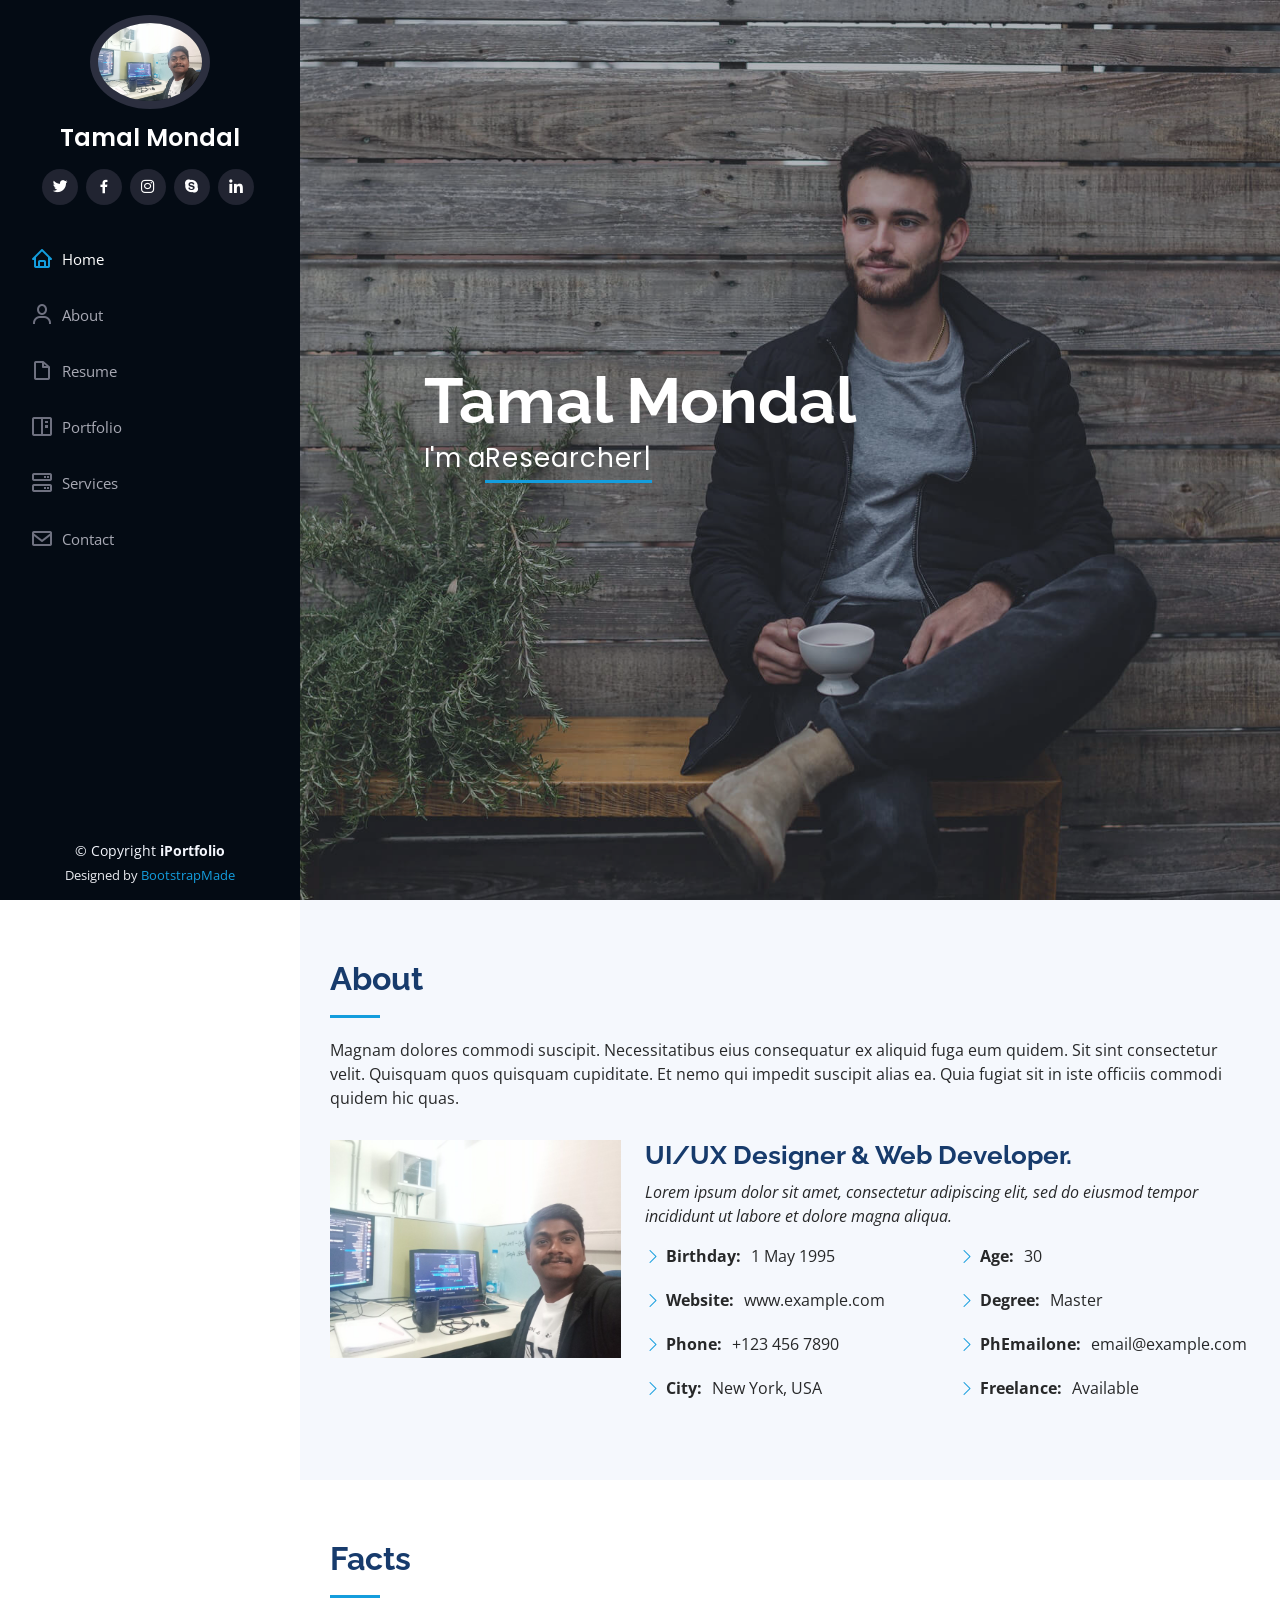
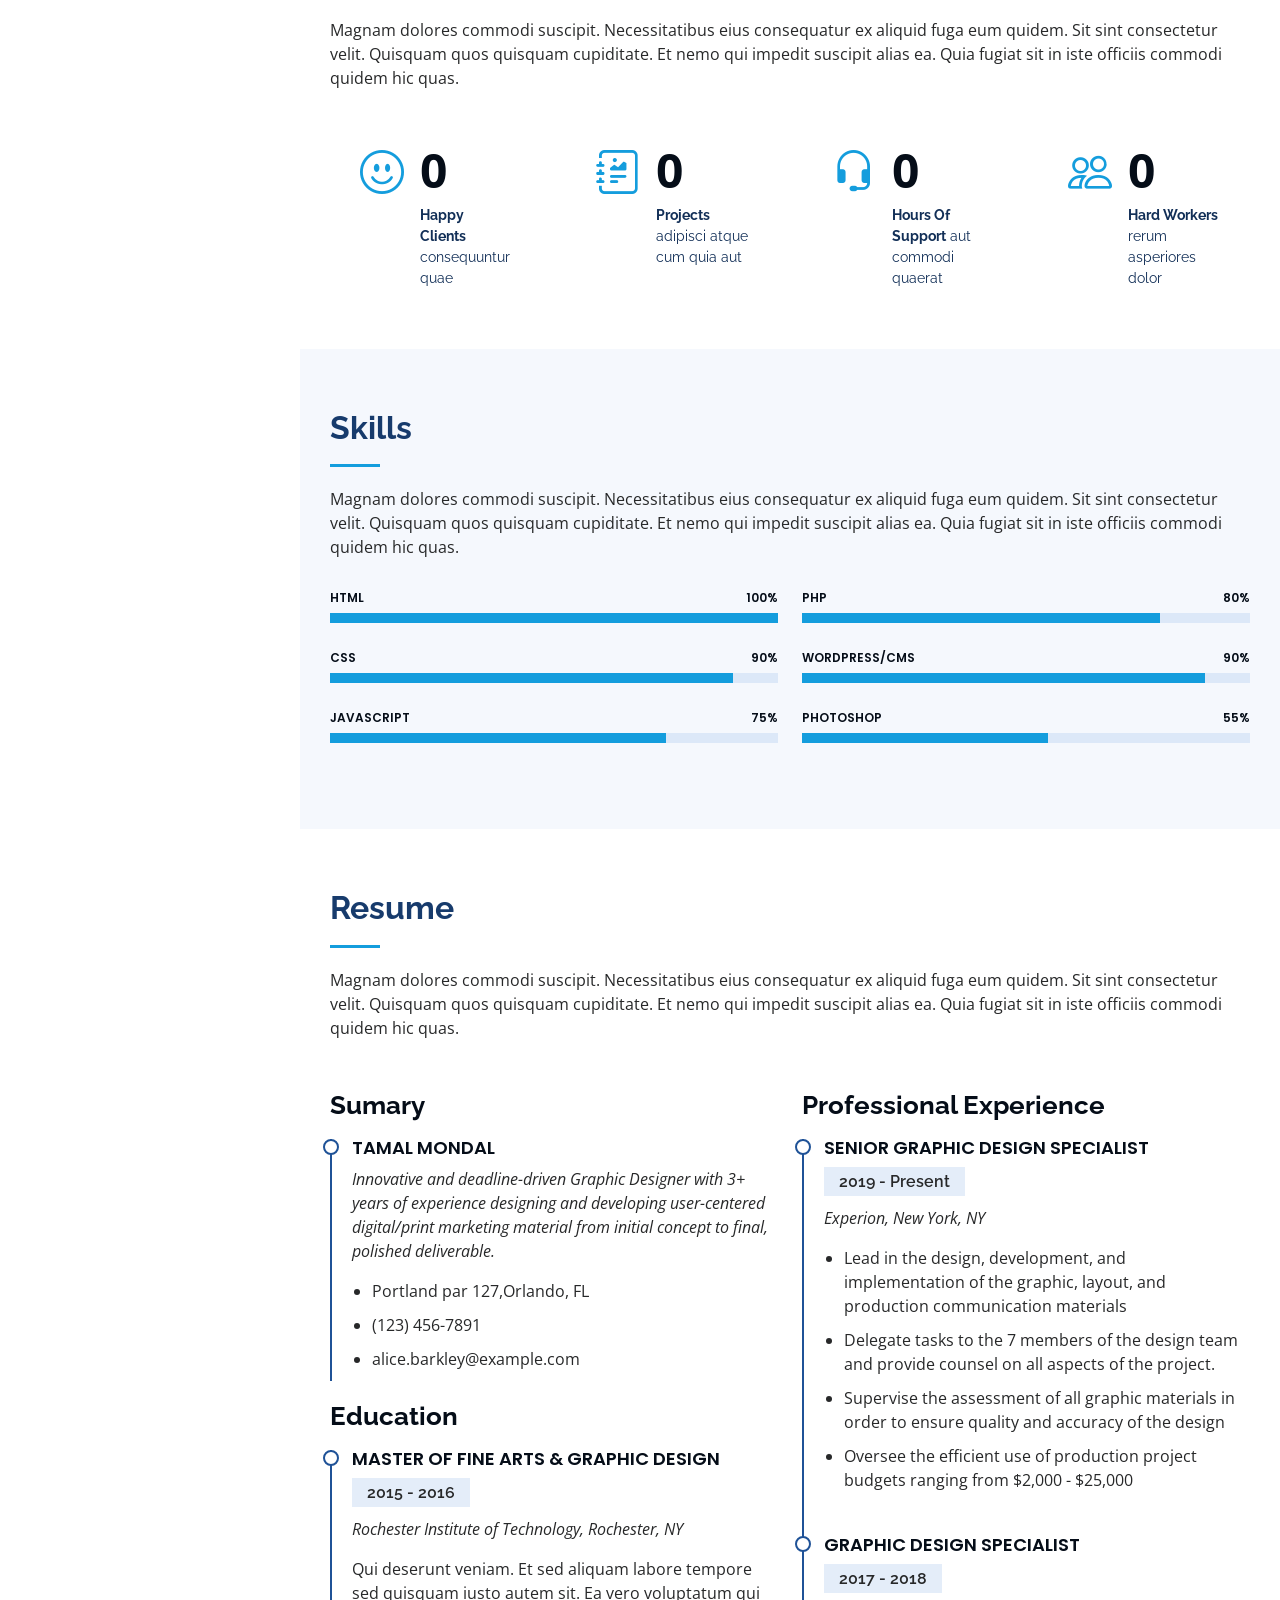
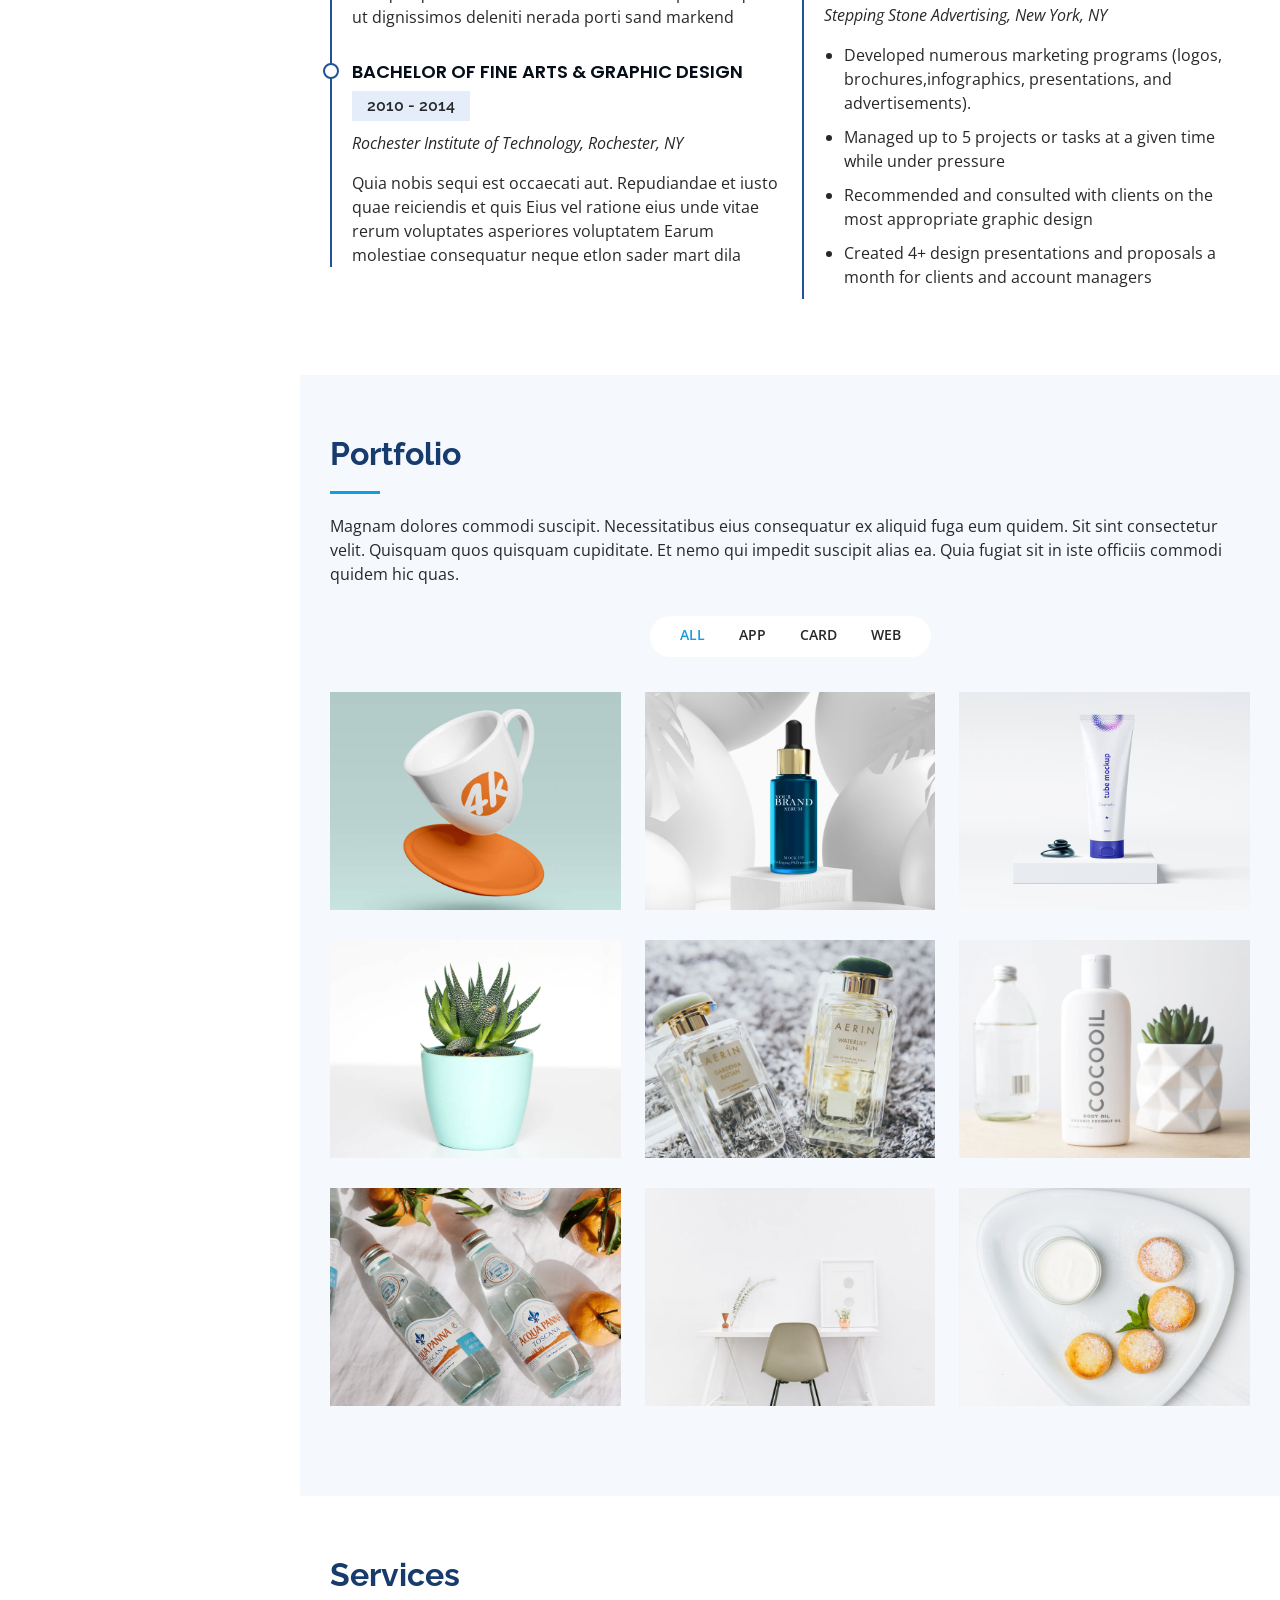
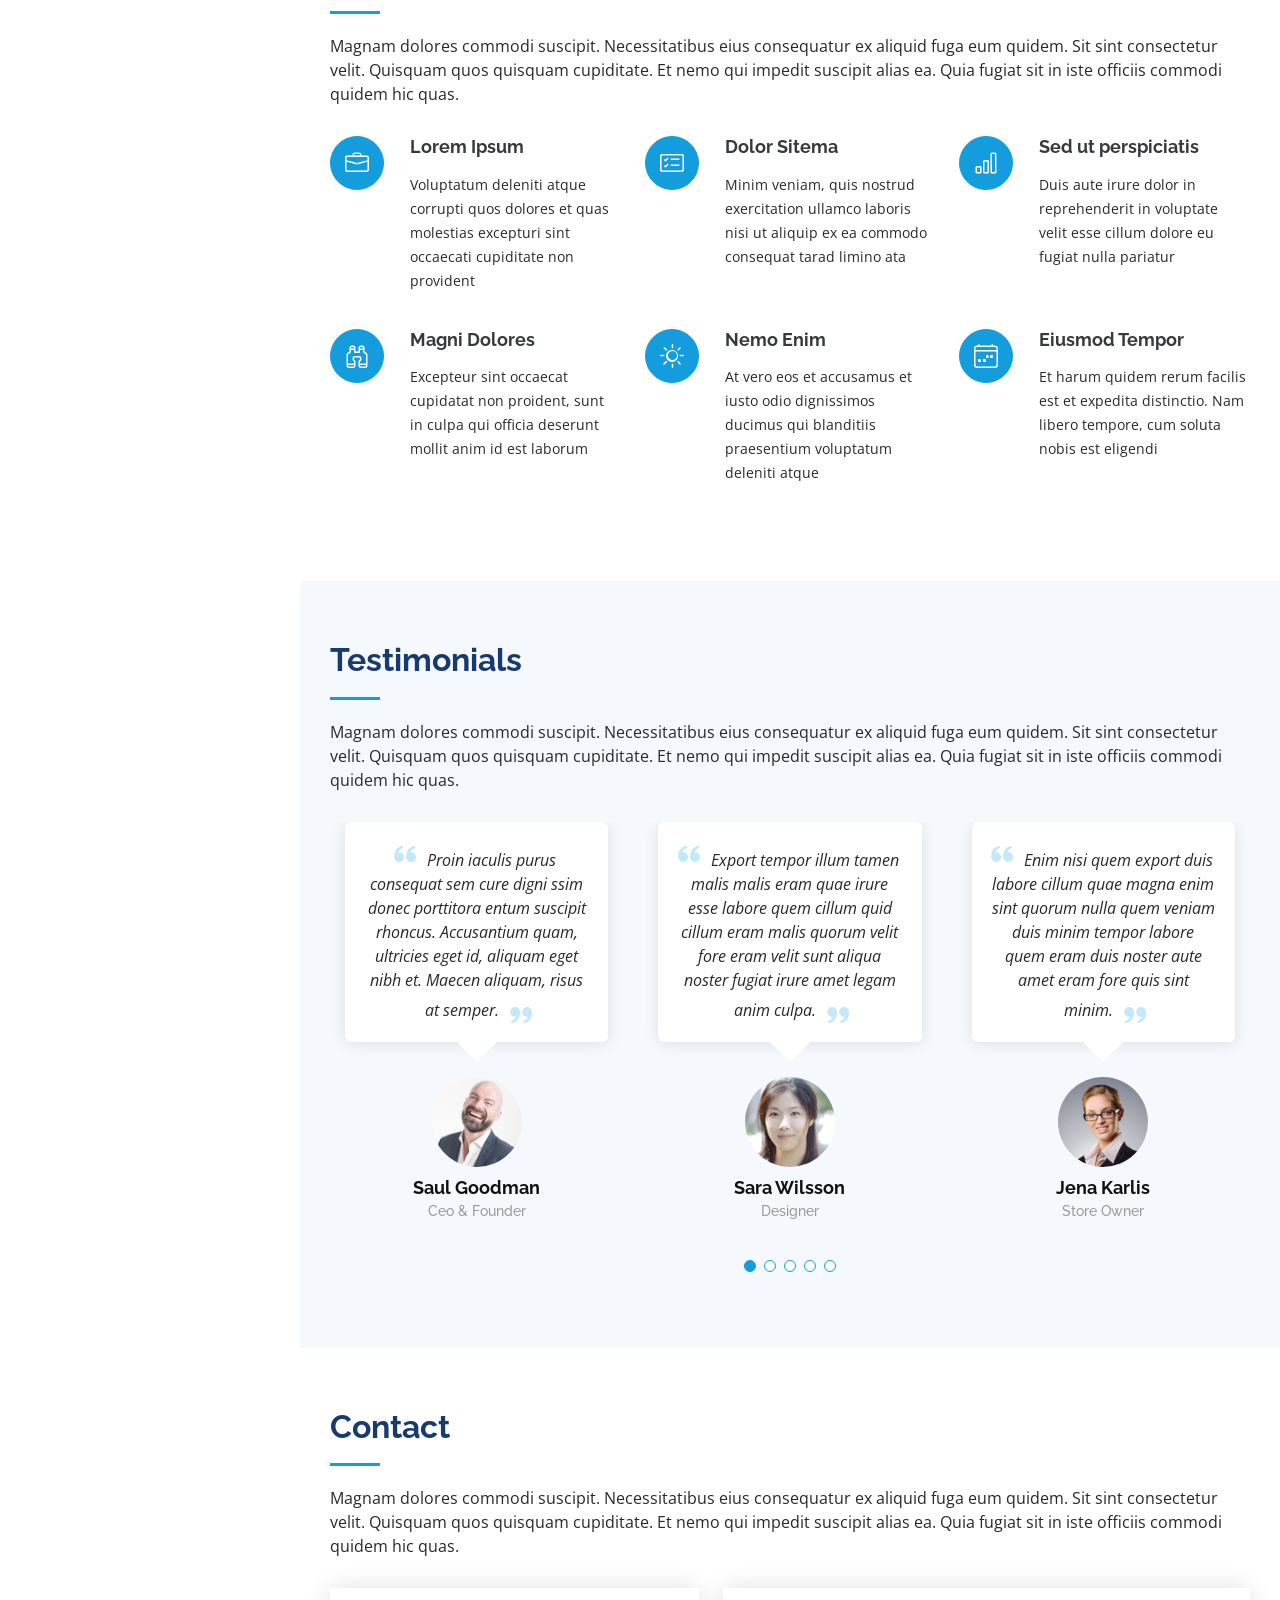
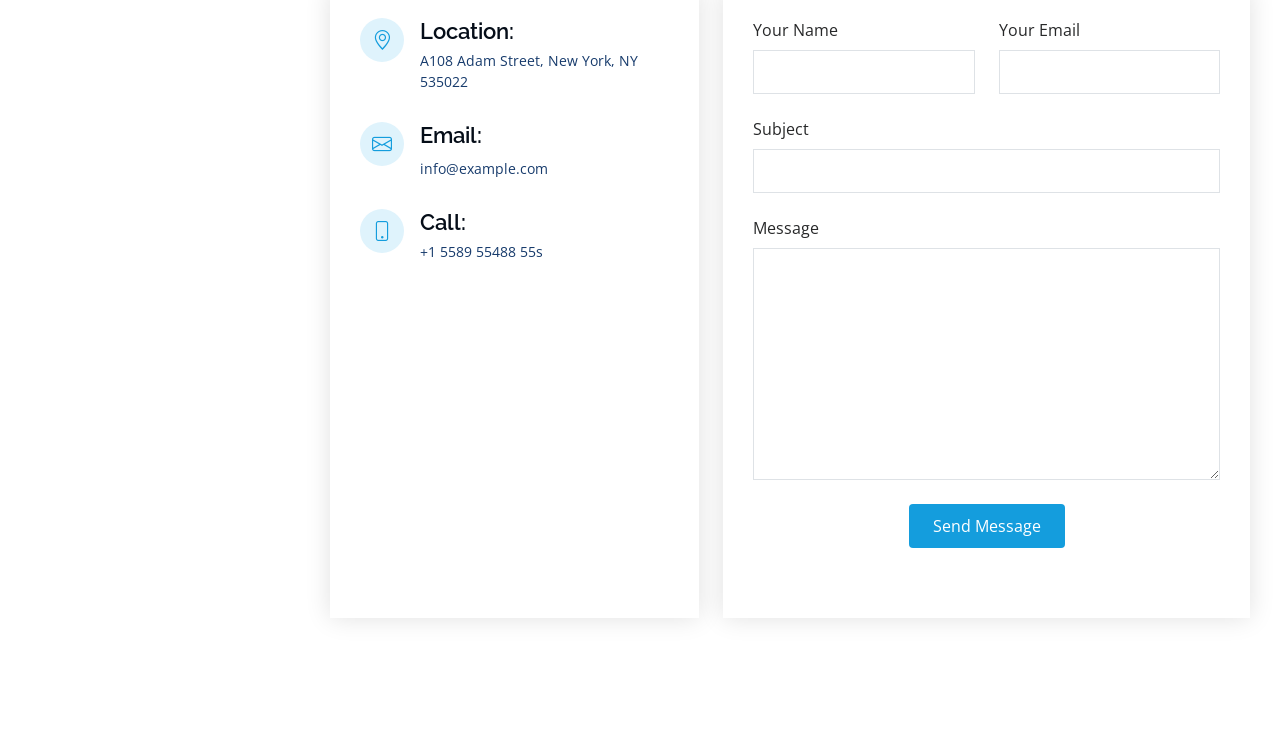
==== commit eafc9fe6: "Hero text update" ====
--- a/index.html
+++ b/index.html
@@ -74,7 +74,7 @@
   <section id="hero" class="d-flex flex-column justify-content-center align-items-center">
     <div class="hero-container" data-aos="fade-in">
       <h1>Tamal Mondal</h1>
-      <p>I'm <span class="typed" data-typed-items="Applied ML Researcher, Software Developer, Freelancer"></span></p>
+      <p>I'm a<span class="typed" data-typed-items="Researcher, Software Developer, Freelancer"></span></p>
     </div>
   </section><!-- End Hero -->
 
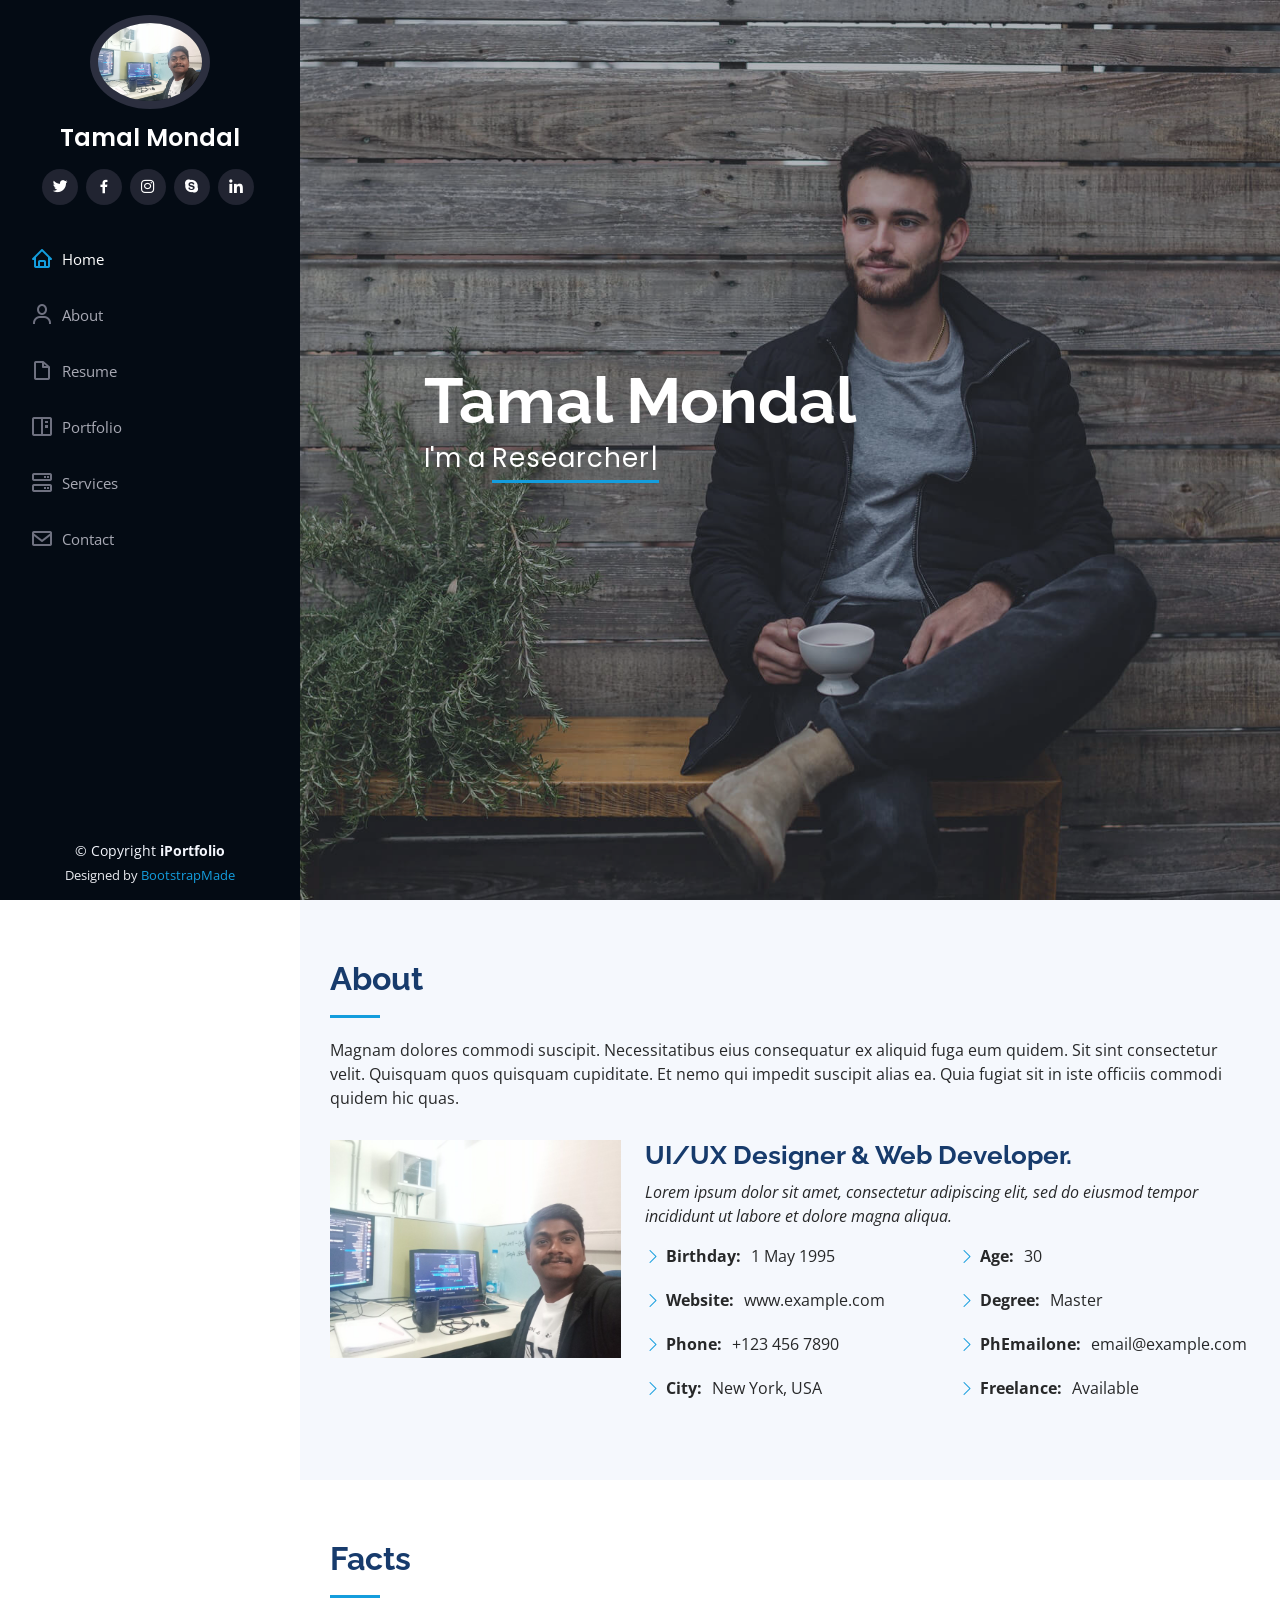
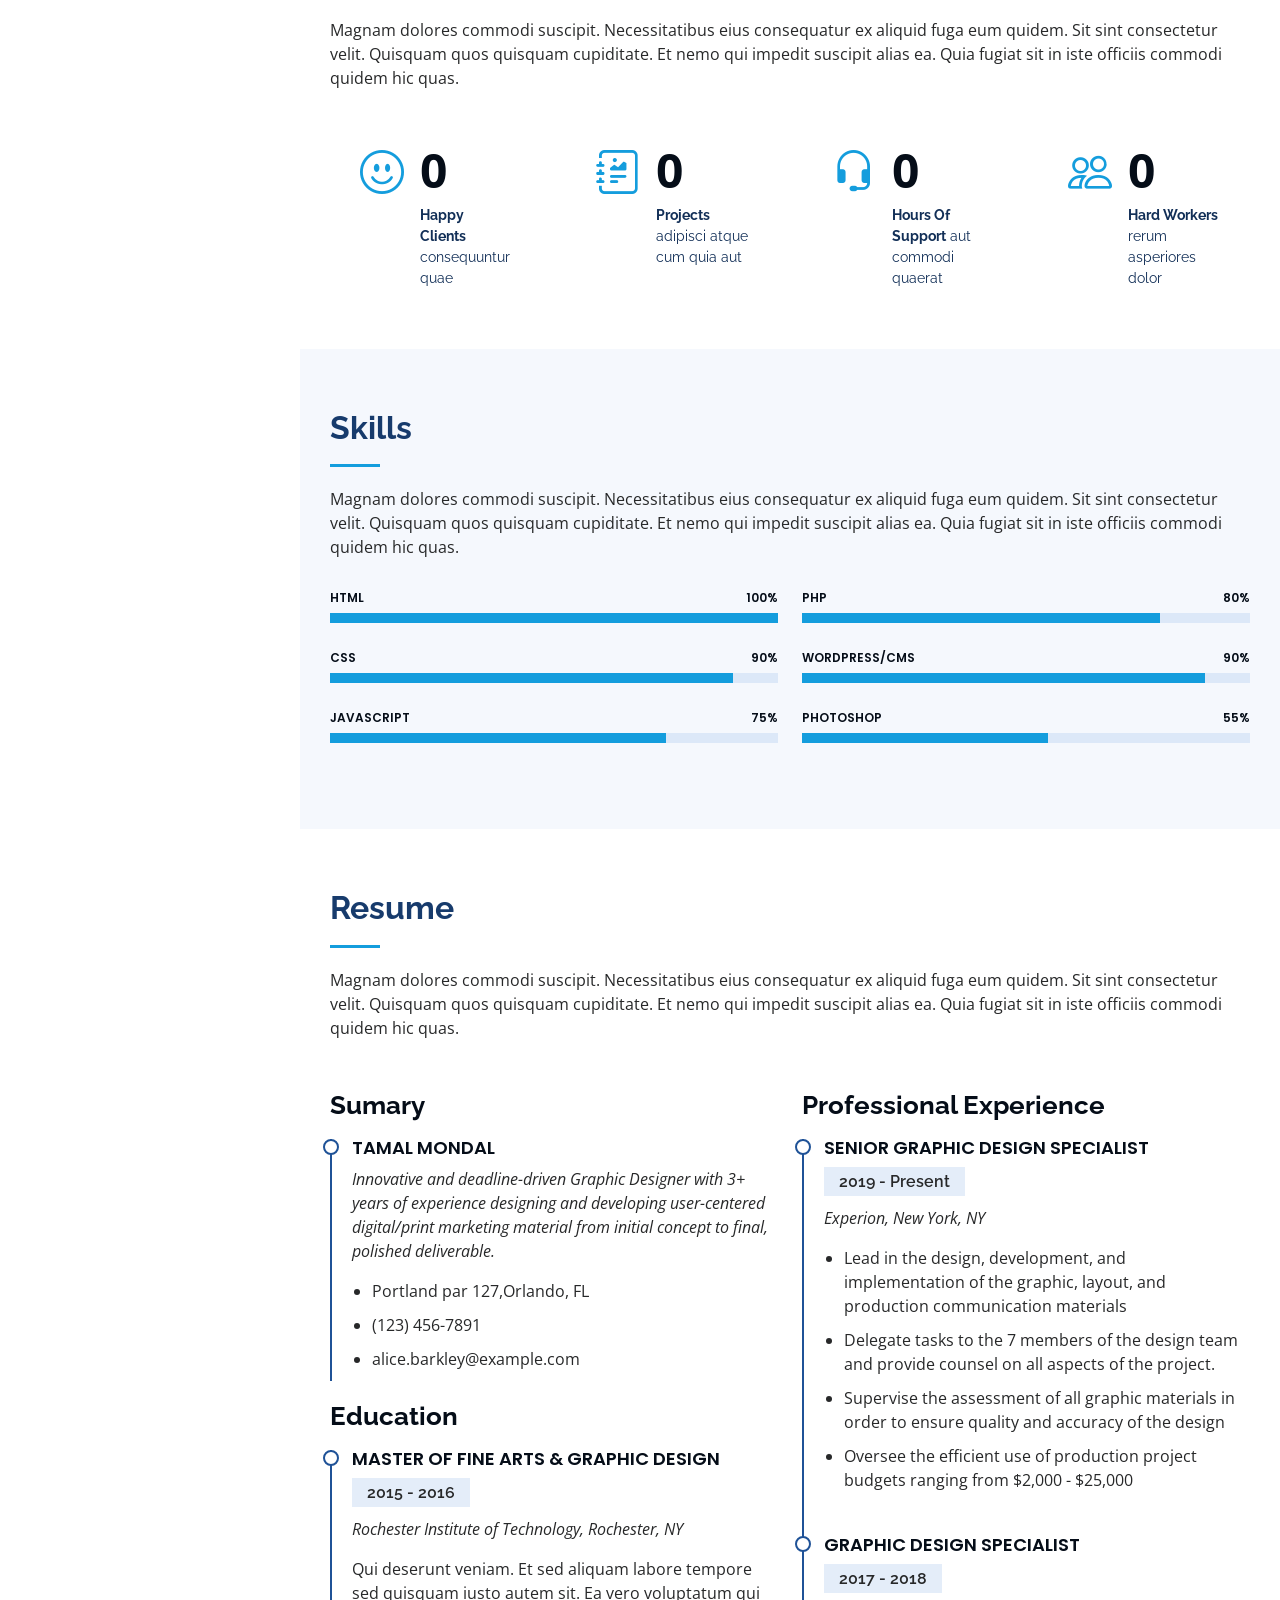
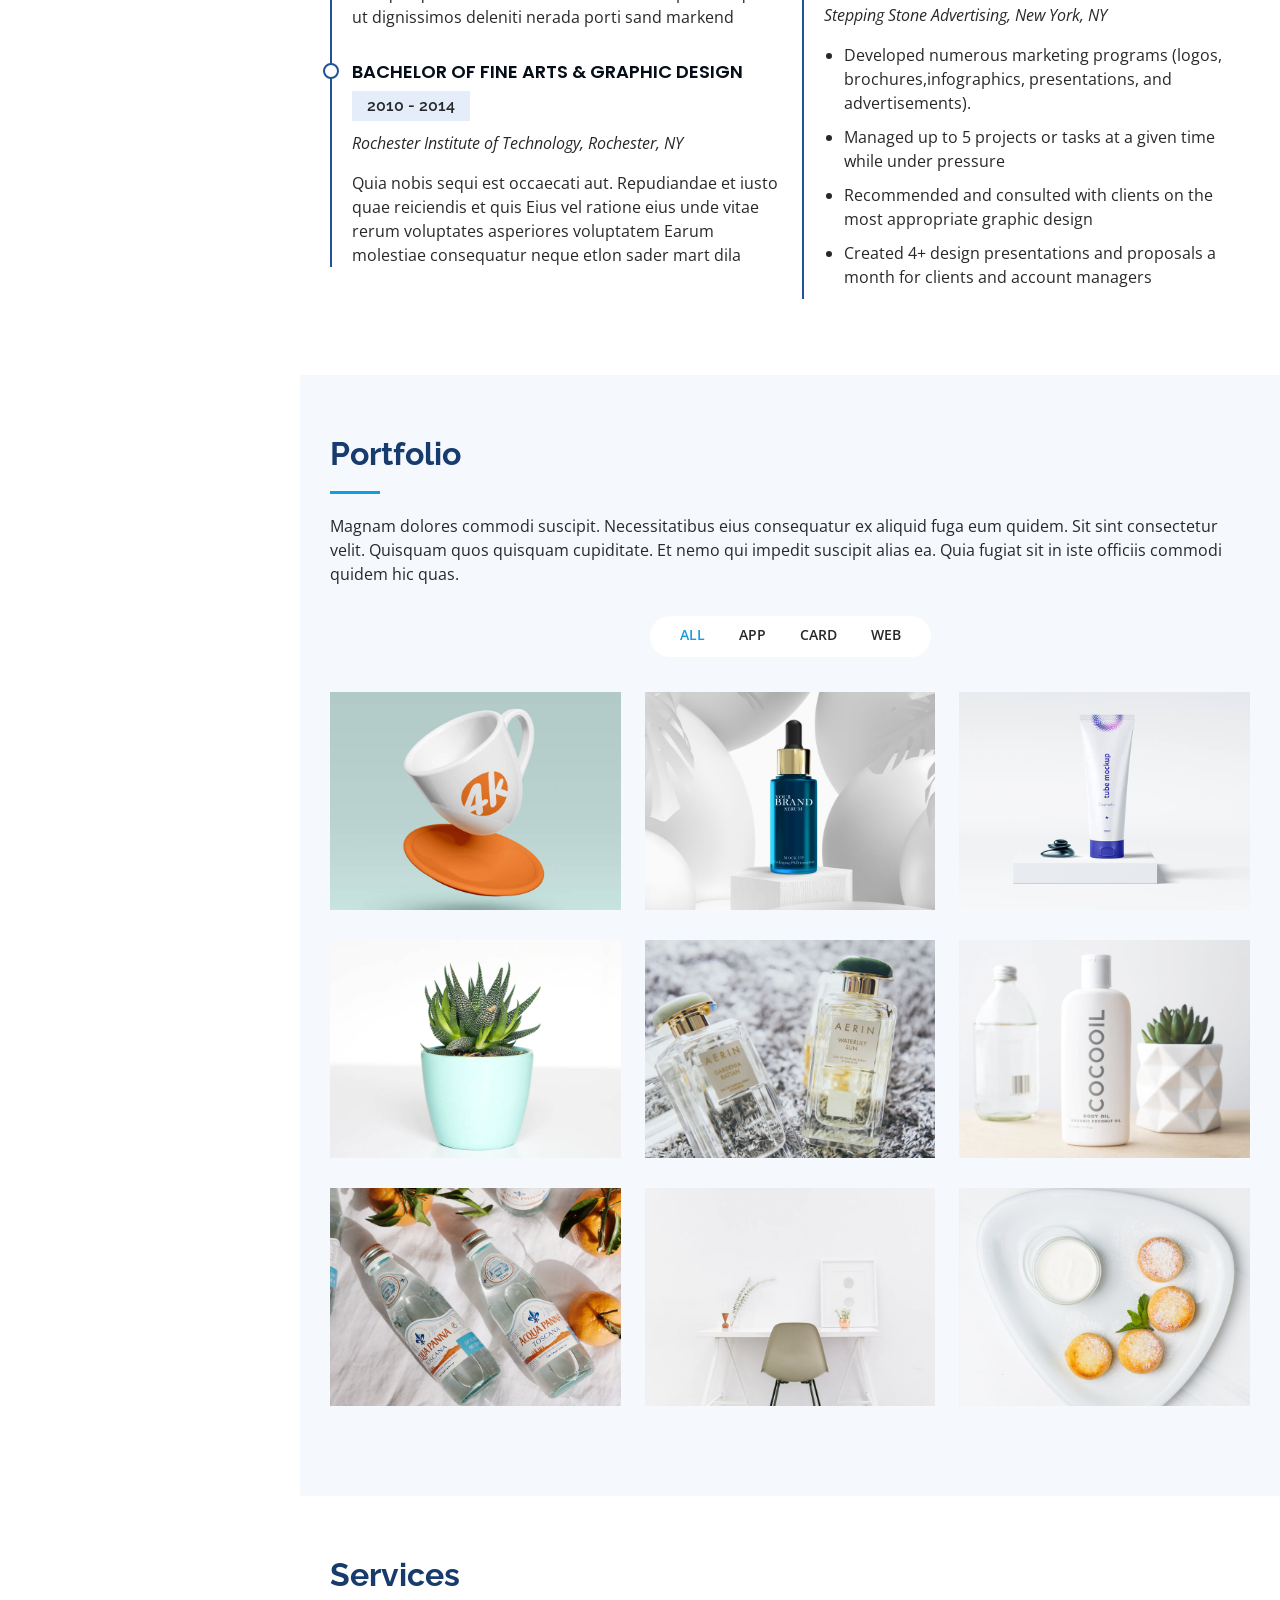
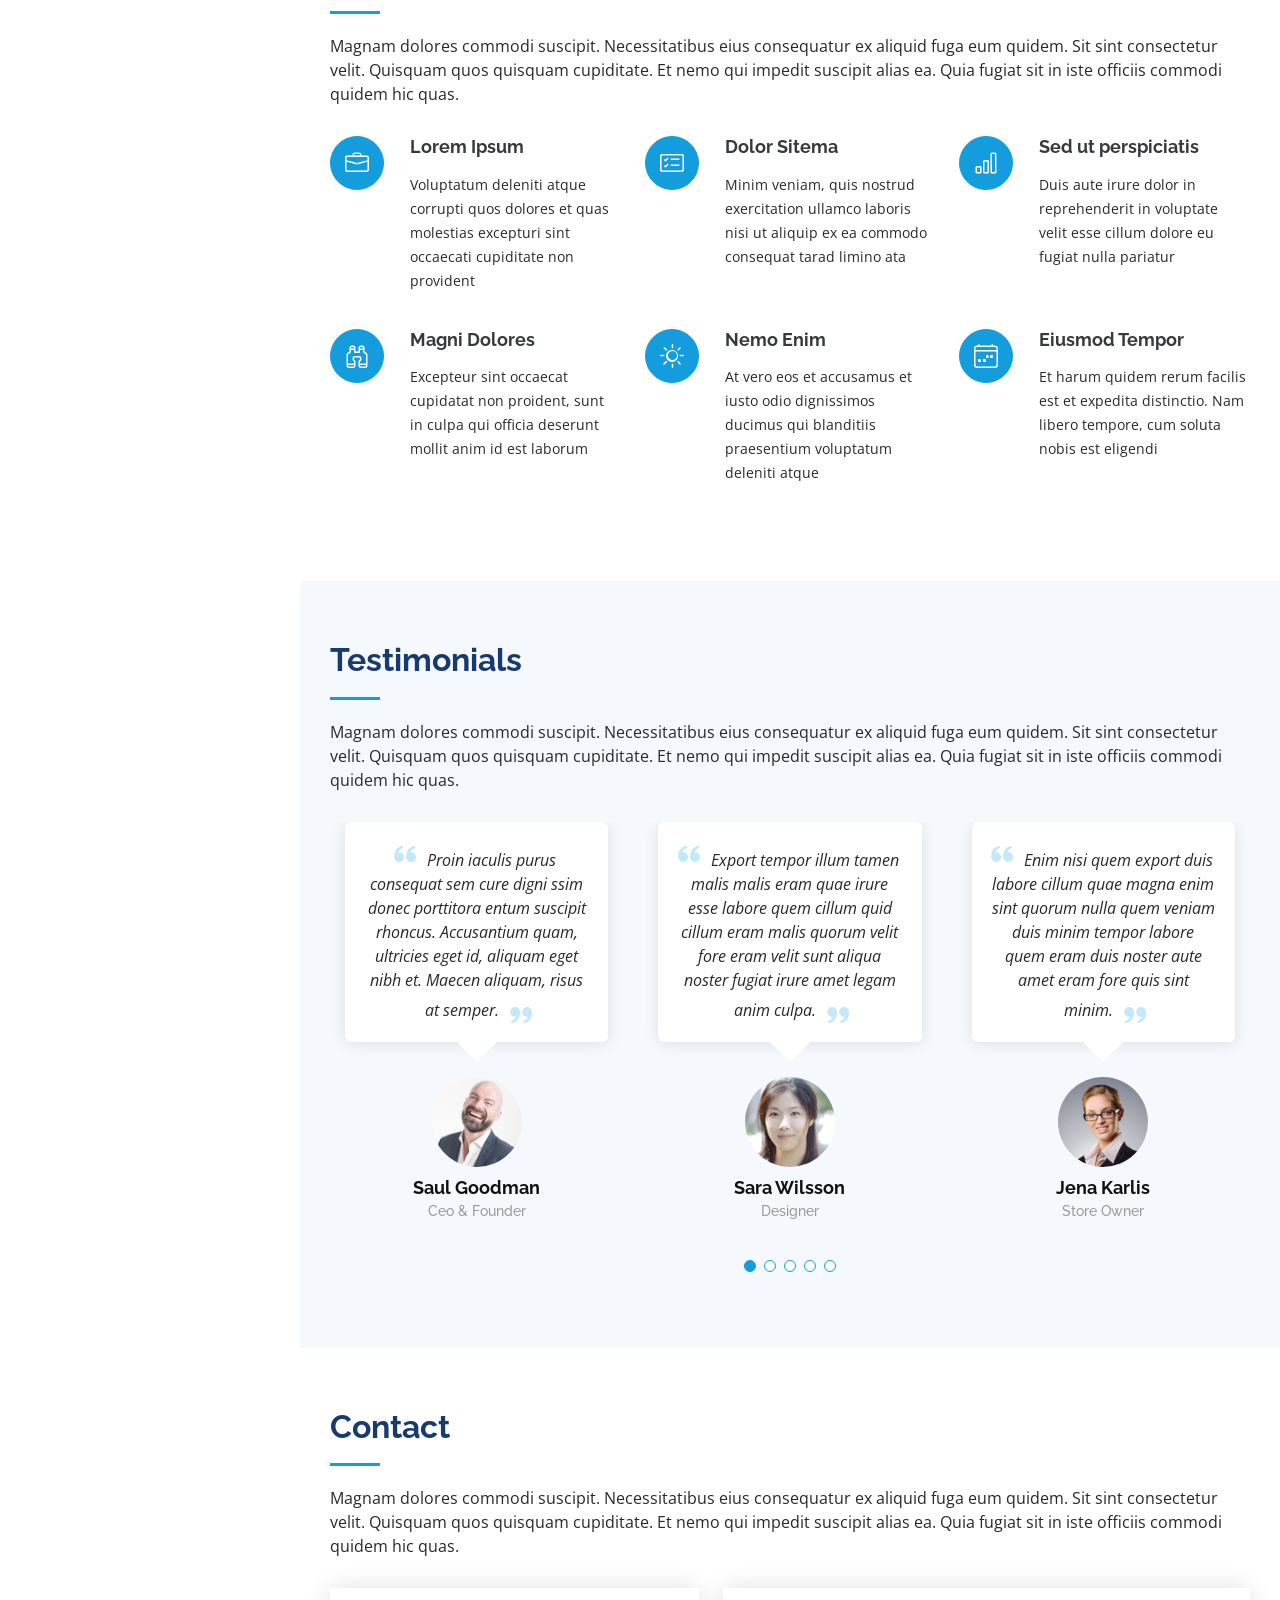
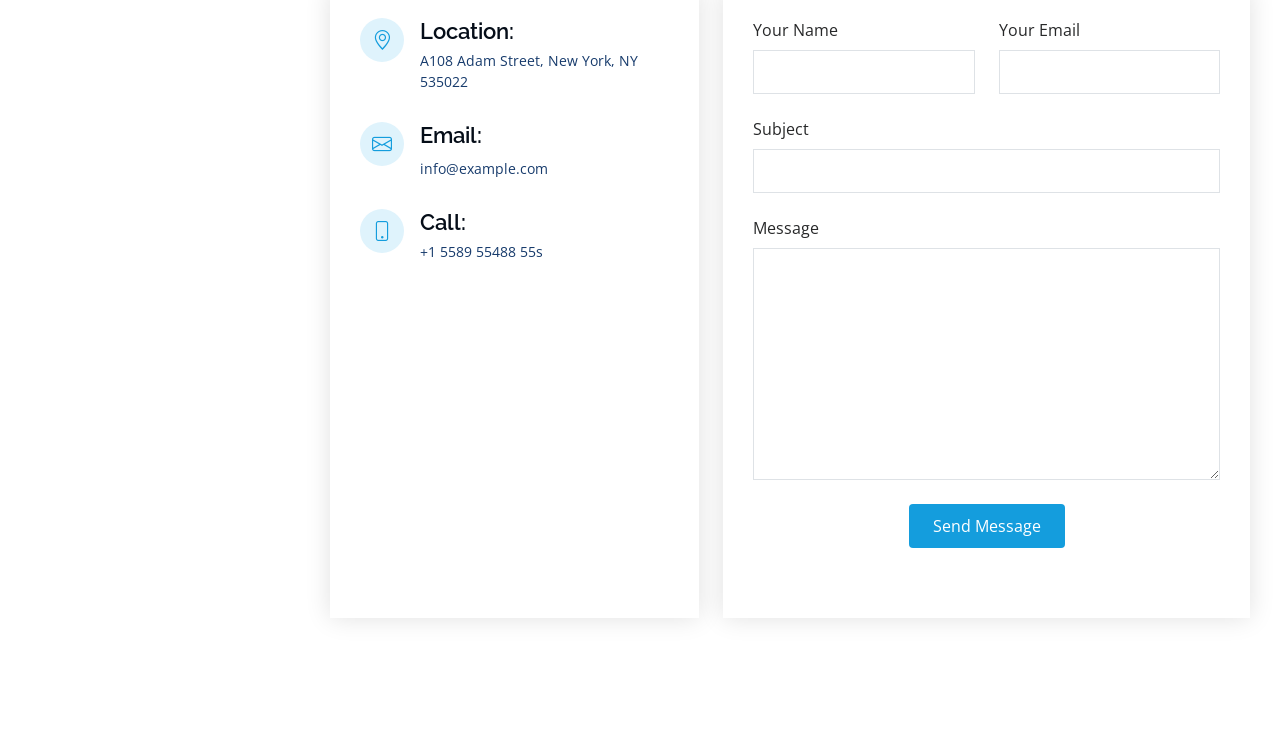
==== commit c60d061e: "Update index.html" ====
--- a/index.html
+++ b/index.html
@@ -74,7 +74,7 @@
   <section id="hero" class="d-flex flex-column justify-content-center align-items-center">
     <div class="hero-container" data-aos="fade-in">
       <h1>Tamal Mondal</h1>
-      <p>I'm a<span class="typed" data-typed-items="Researcher, Software Developer, Freelancer"></span></p>
+      <p>I'm a <span class="typed" data-typed-items="Researcher, Software Developer, Freelancer"></span></p>
     </div>
   </section><!-- End Hero -->
 
@@ -655,4 +655,4 @@
 
 </body>
 
-</html>+</html>
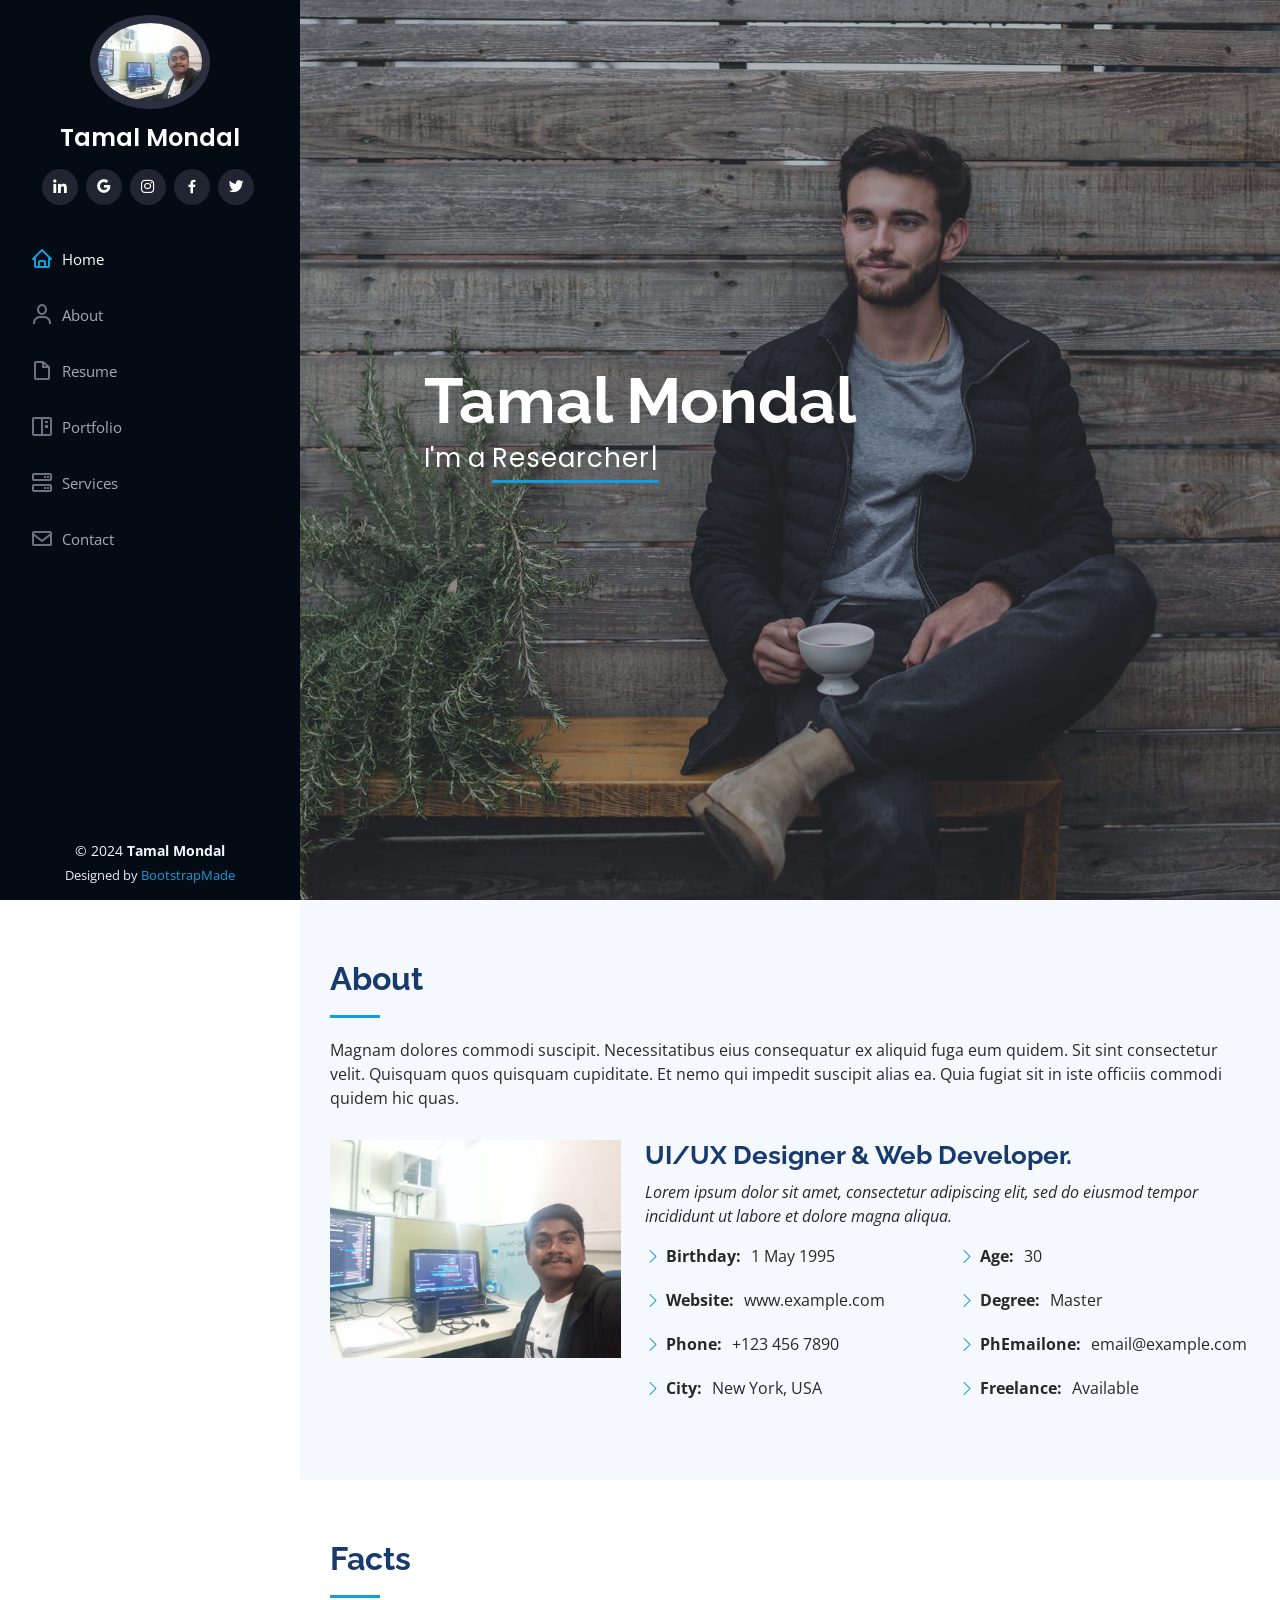
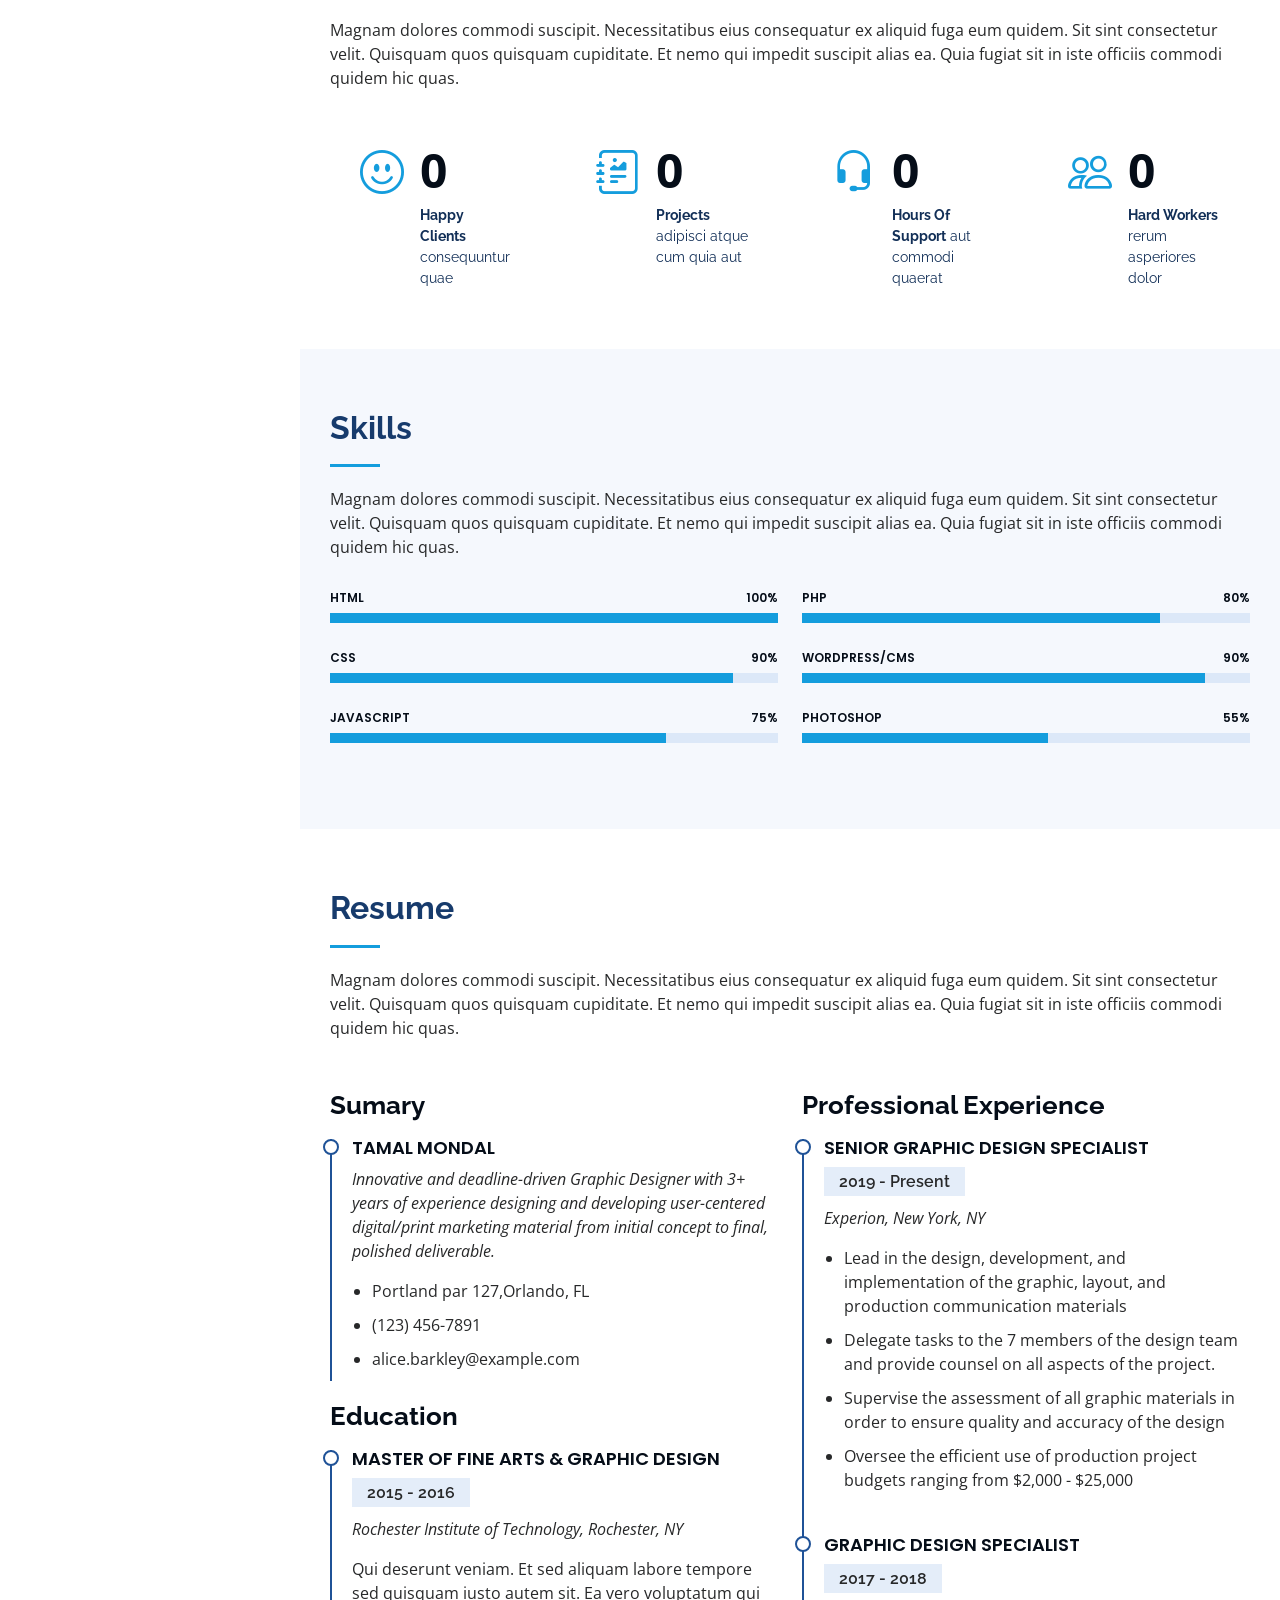
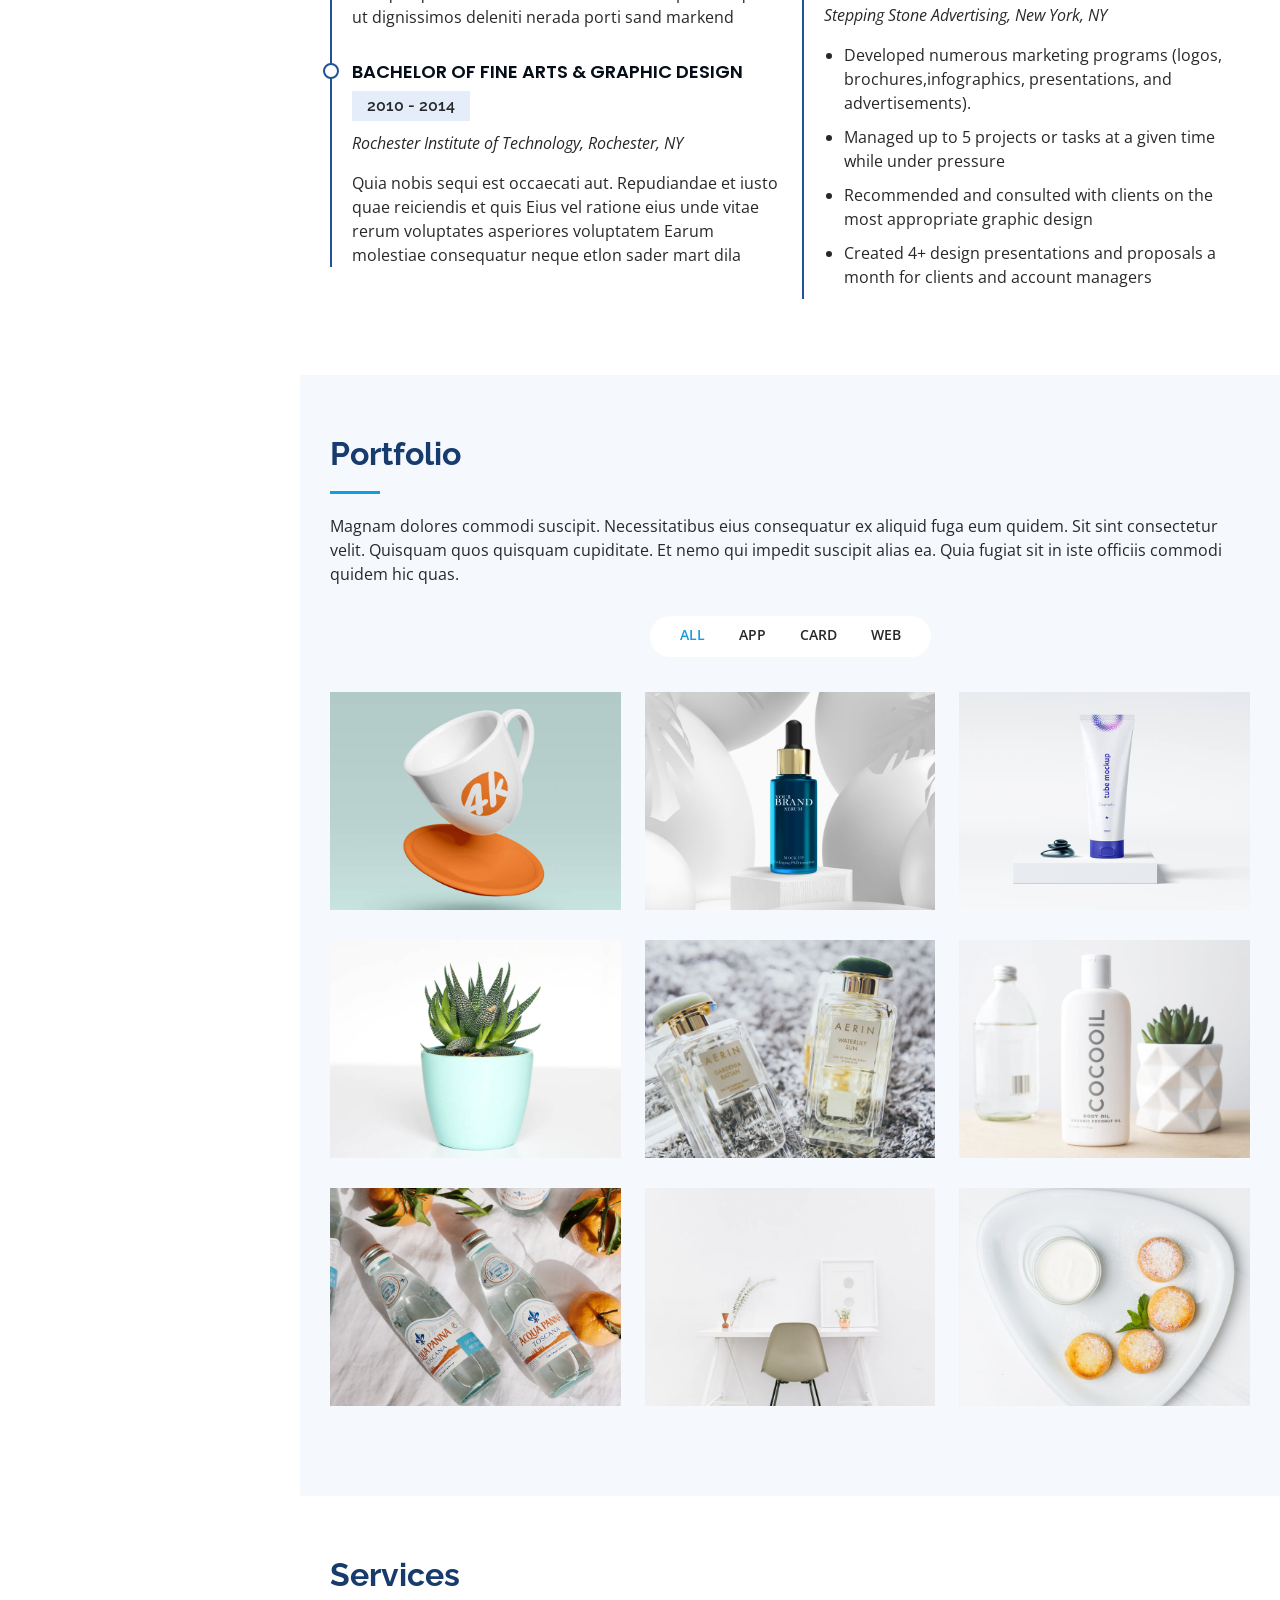
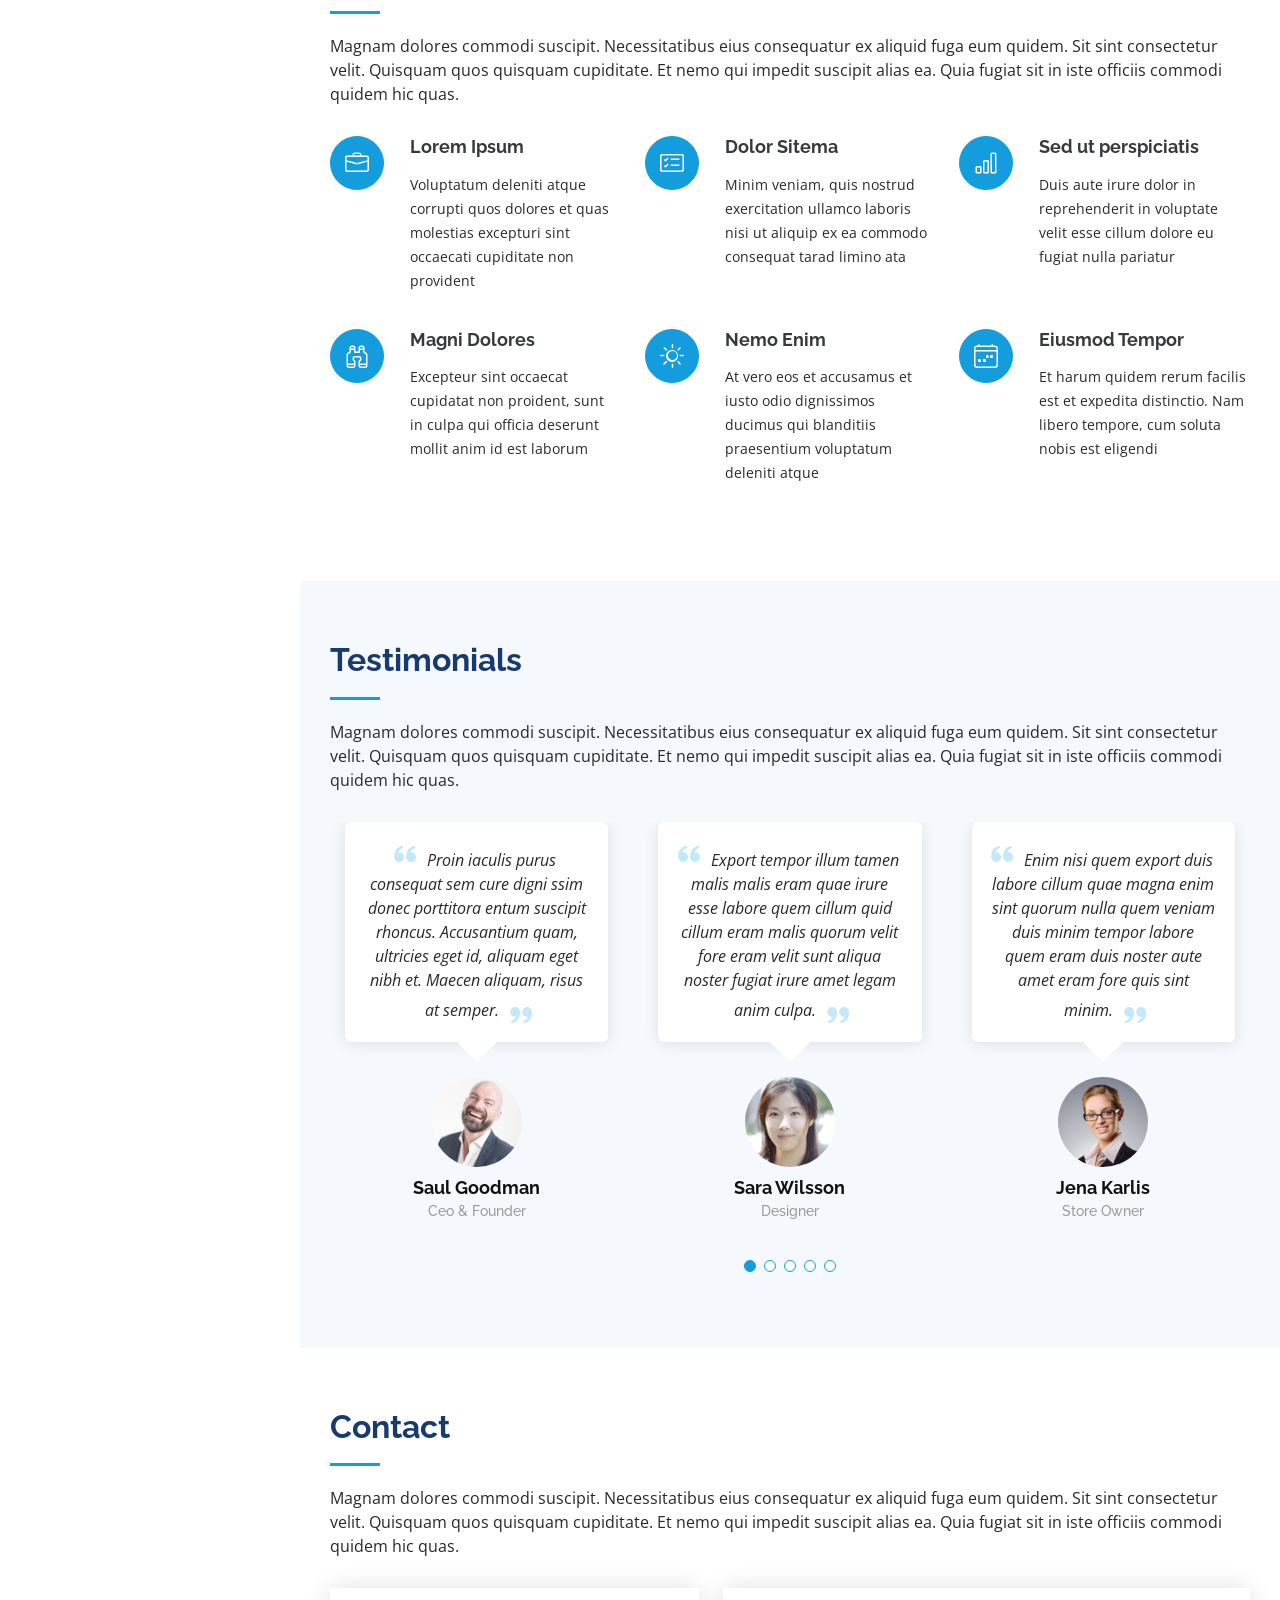
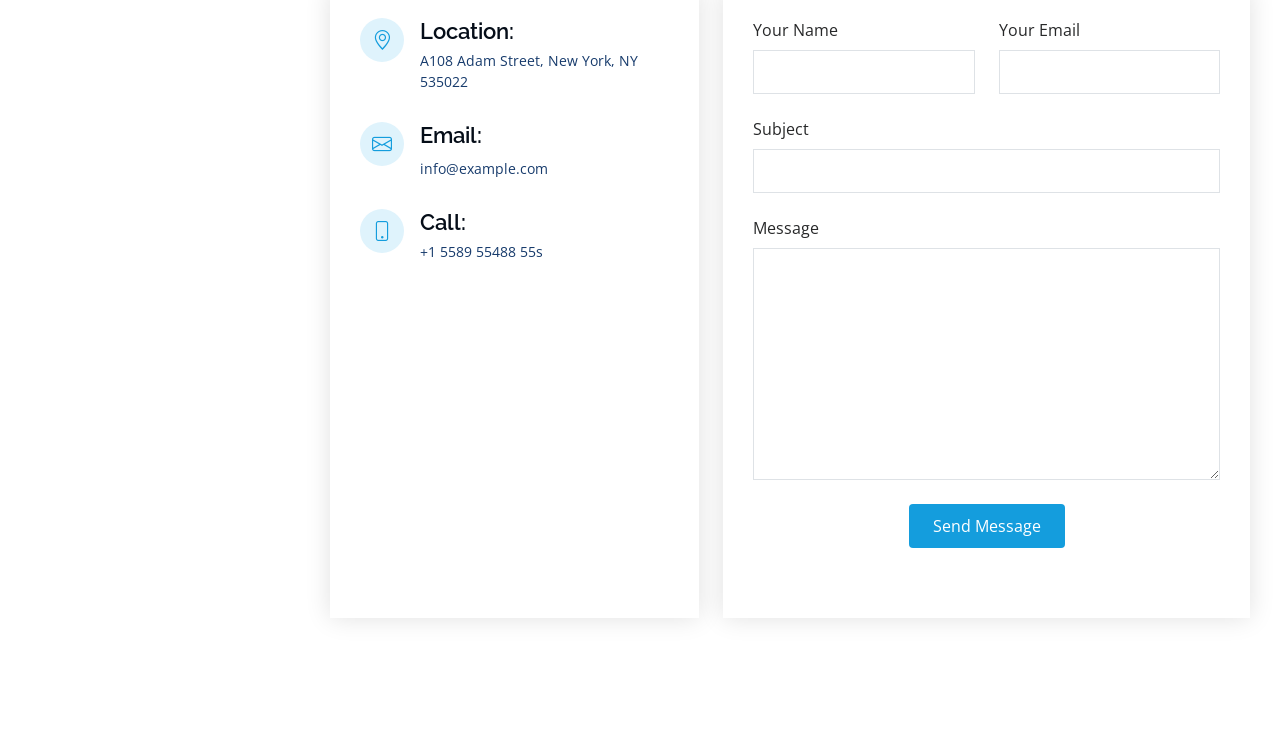
==== commit f1966fec: "Updated social media links" ====
--- a/index.html
+++ b/index.html
@@ -49,11 +49,11 @@
         <img src="assets/img/profile-img.jpg" alt="" class="img-fluid rounded-circle">
         <h1 class="text-light"><a href="index.html">Tamal Mondal</a></h1>
         <div class="social-links mt-3 text-center">
-          <a href="#" class="twitter"><i class="bx bxl-twitter"></i></a>
-          <a href="#" class="facebook"><i class="bx bxl-facebook"></i></a>
-          <a href="#" class="instagram"><i class="bx bxl-instagram"></i></a>
-          <a href="#" class="google-plus"><i class="bx bxl-skype"></i></a>
-          <a href="#" class="linkedin"><i class="bx bxl-linkedin"></i></a>
+          <a href="https://www.linkedin.com/in/tamal-mondal-029a47146/" target="_blank" class="linkedin"><i class="bx bxl-linkedin"></i></a>
+          <a href="https://scholar.google.com/citations?user=ORfGgw0AAAAJ&hl=en" target="_blank" class="google-plus"><i class="bx bxl-google"></i></a>
+          <a href="https://www.instagram.com/tomy495/" target="_blank" class="instagram"><i class="bx bxl-instagram"></i></a>
+          <a href="https://www.facebook.com/tamal.mondal.585559/" target="_blank" class="facebook"><i class="bx bxl-facebook"></i></a>
+          <a href="https://twitter.com/tamalmondal495" target="_blank" class="twitter"><i class="bx bxl-twitter"></i></a>
         </div>
       </div>
 
@@ -625,7 +625,7 @@
   <footer id="footer">
     <div class="container">
       <div class="copyright">
-        &copy; Copyright <strong><span>iPortfolio</span></strong>
+        &copy; 2024 <strong><span>Tamal Mondal</span></strong>
       </div>
       <div class="credits">
         <!-- All the links in the footer should remain intact. -->
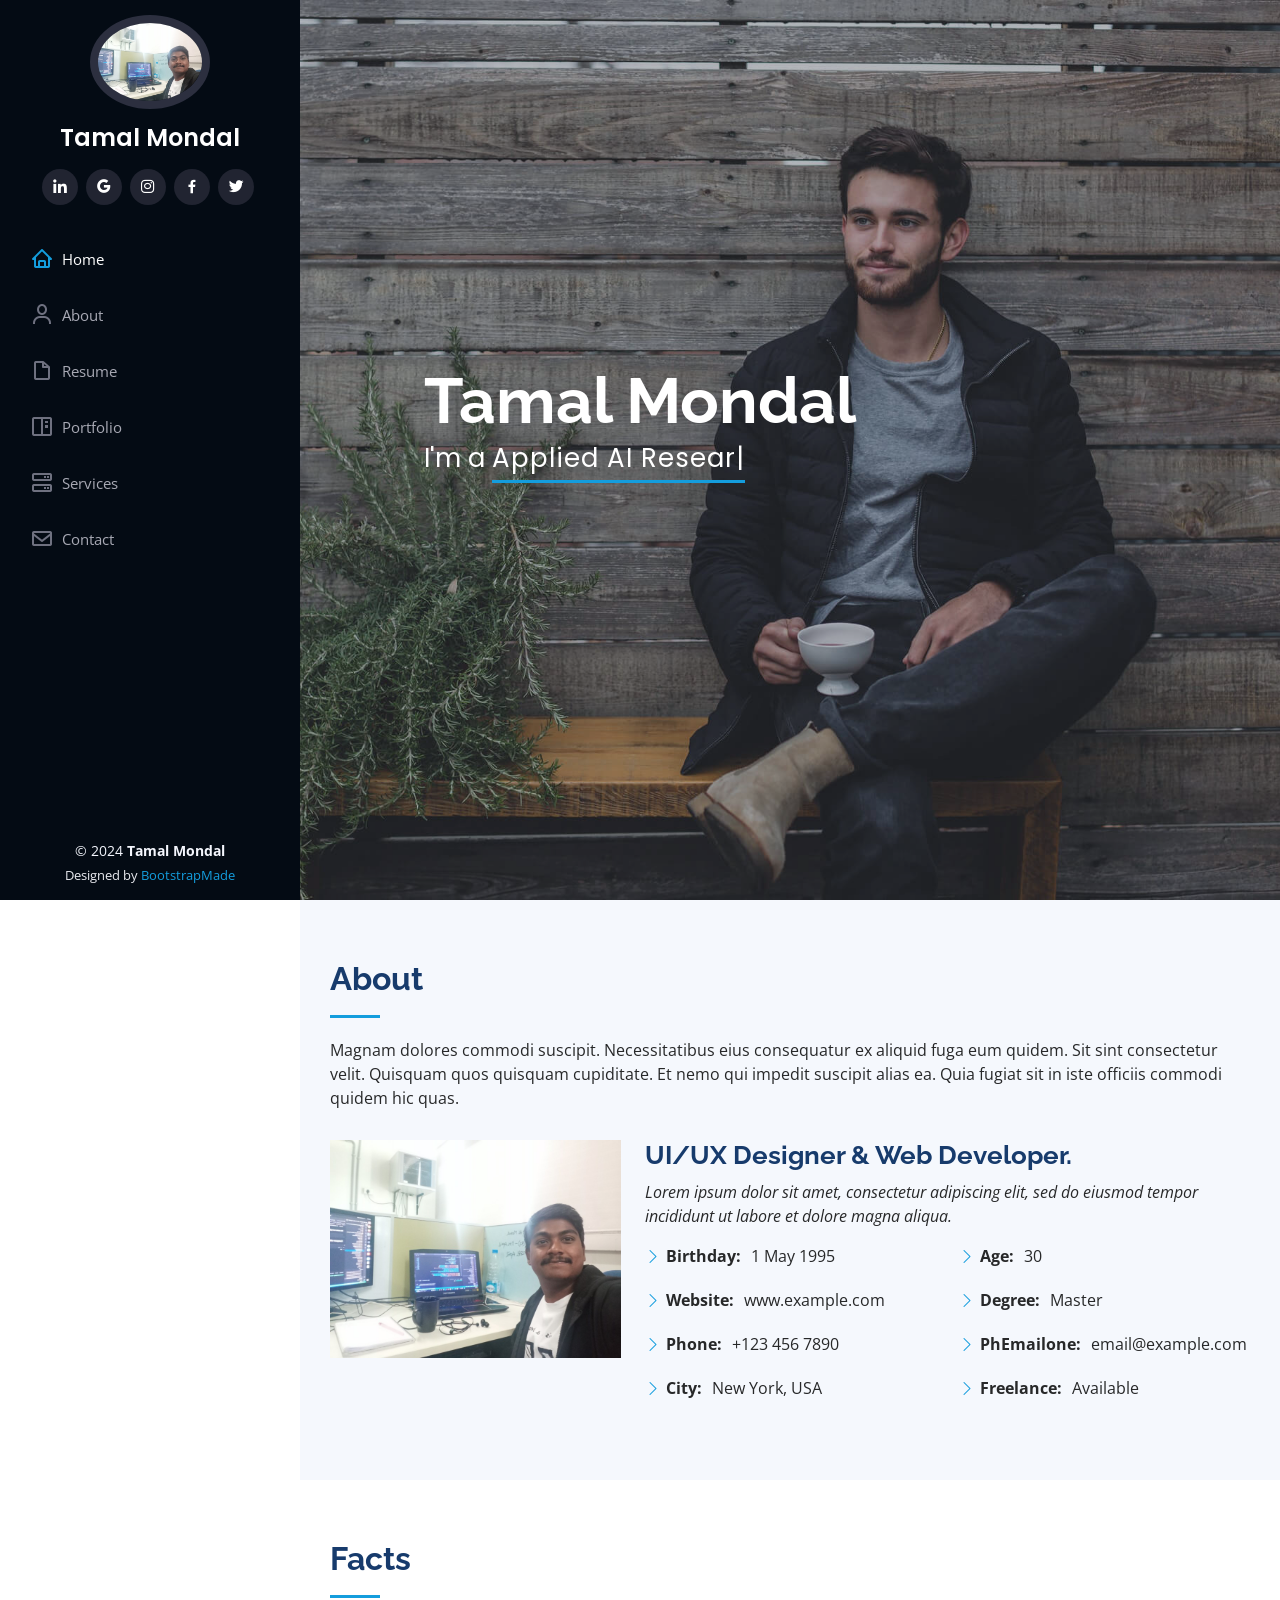
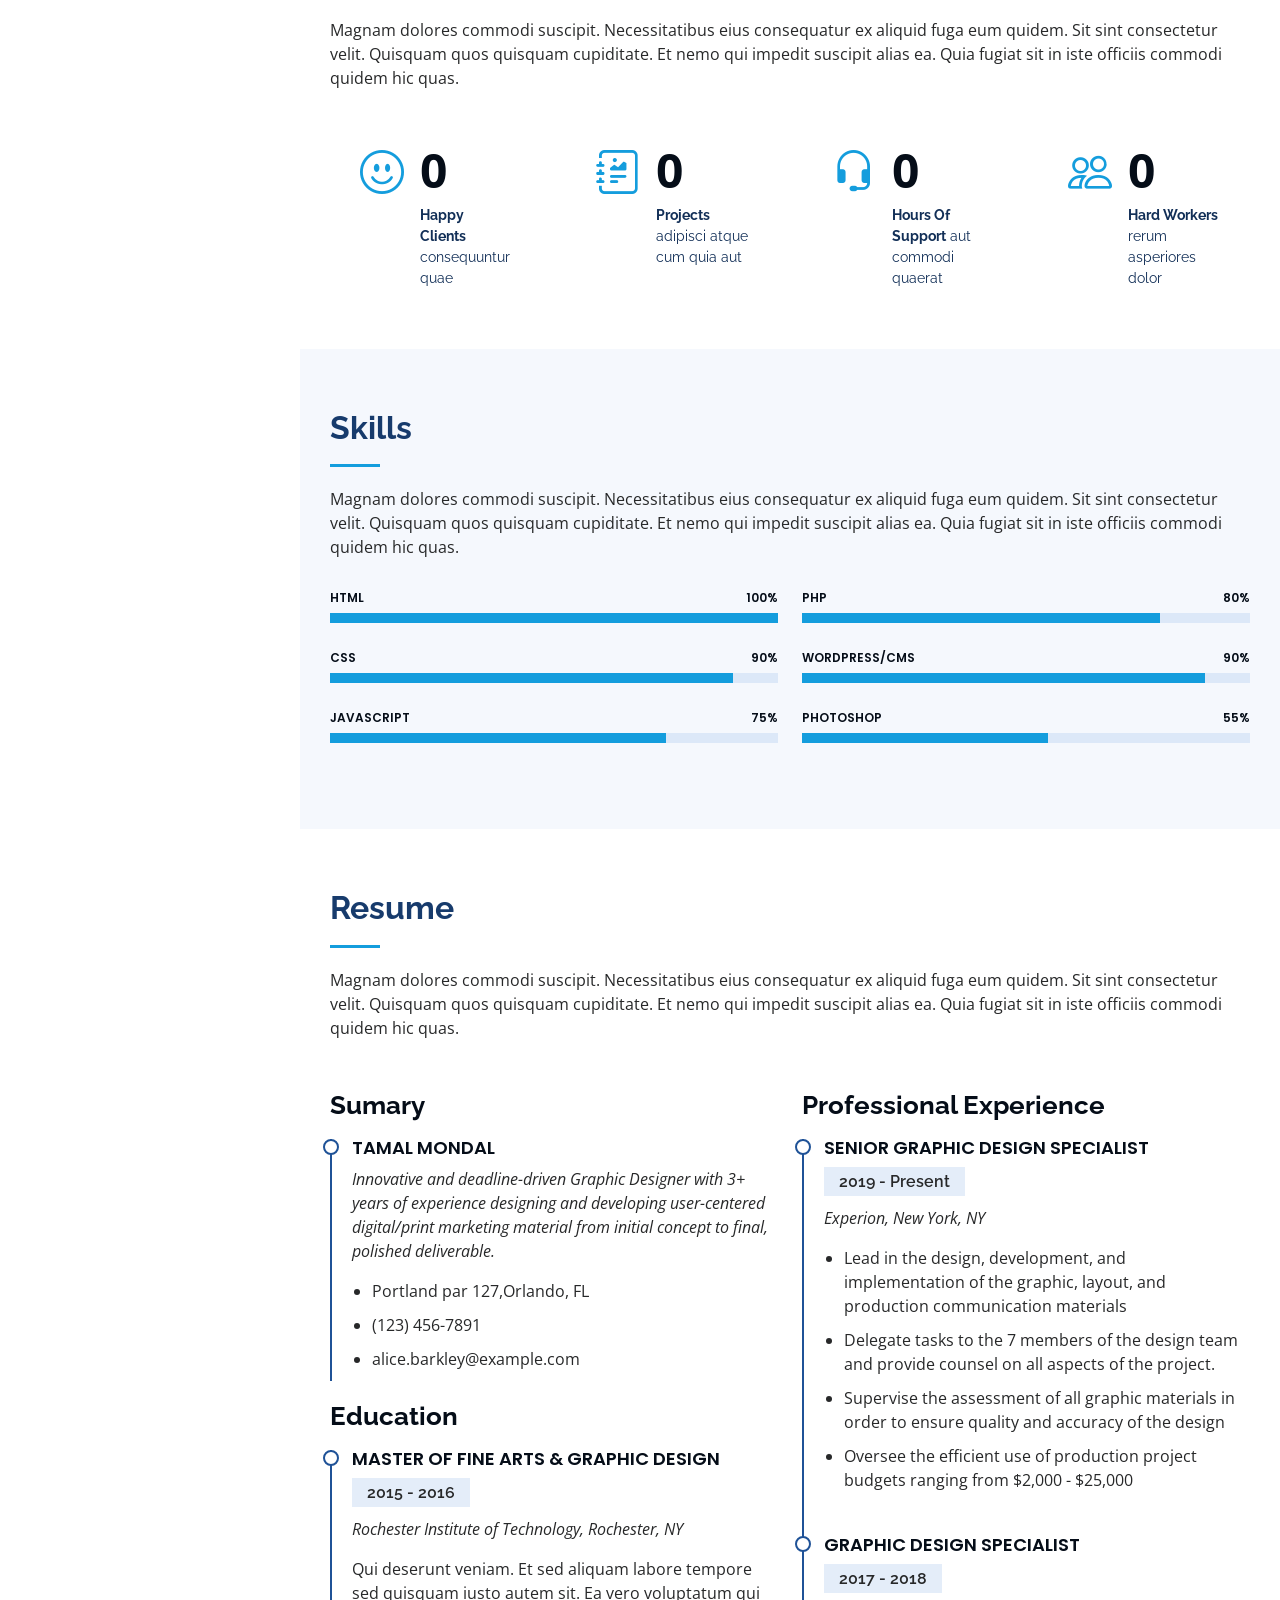
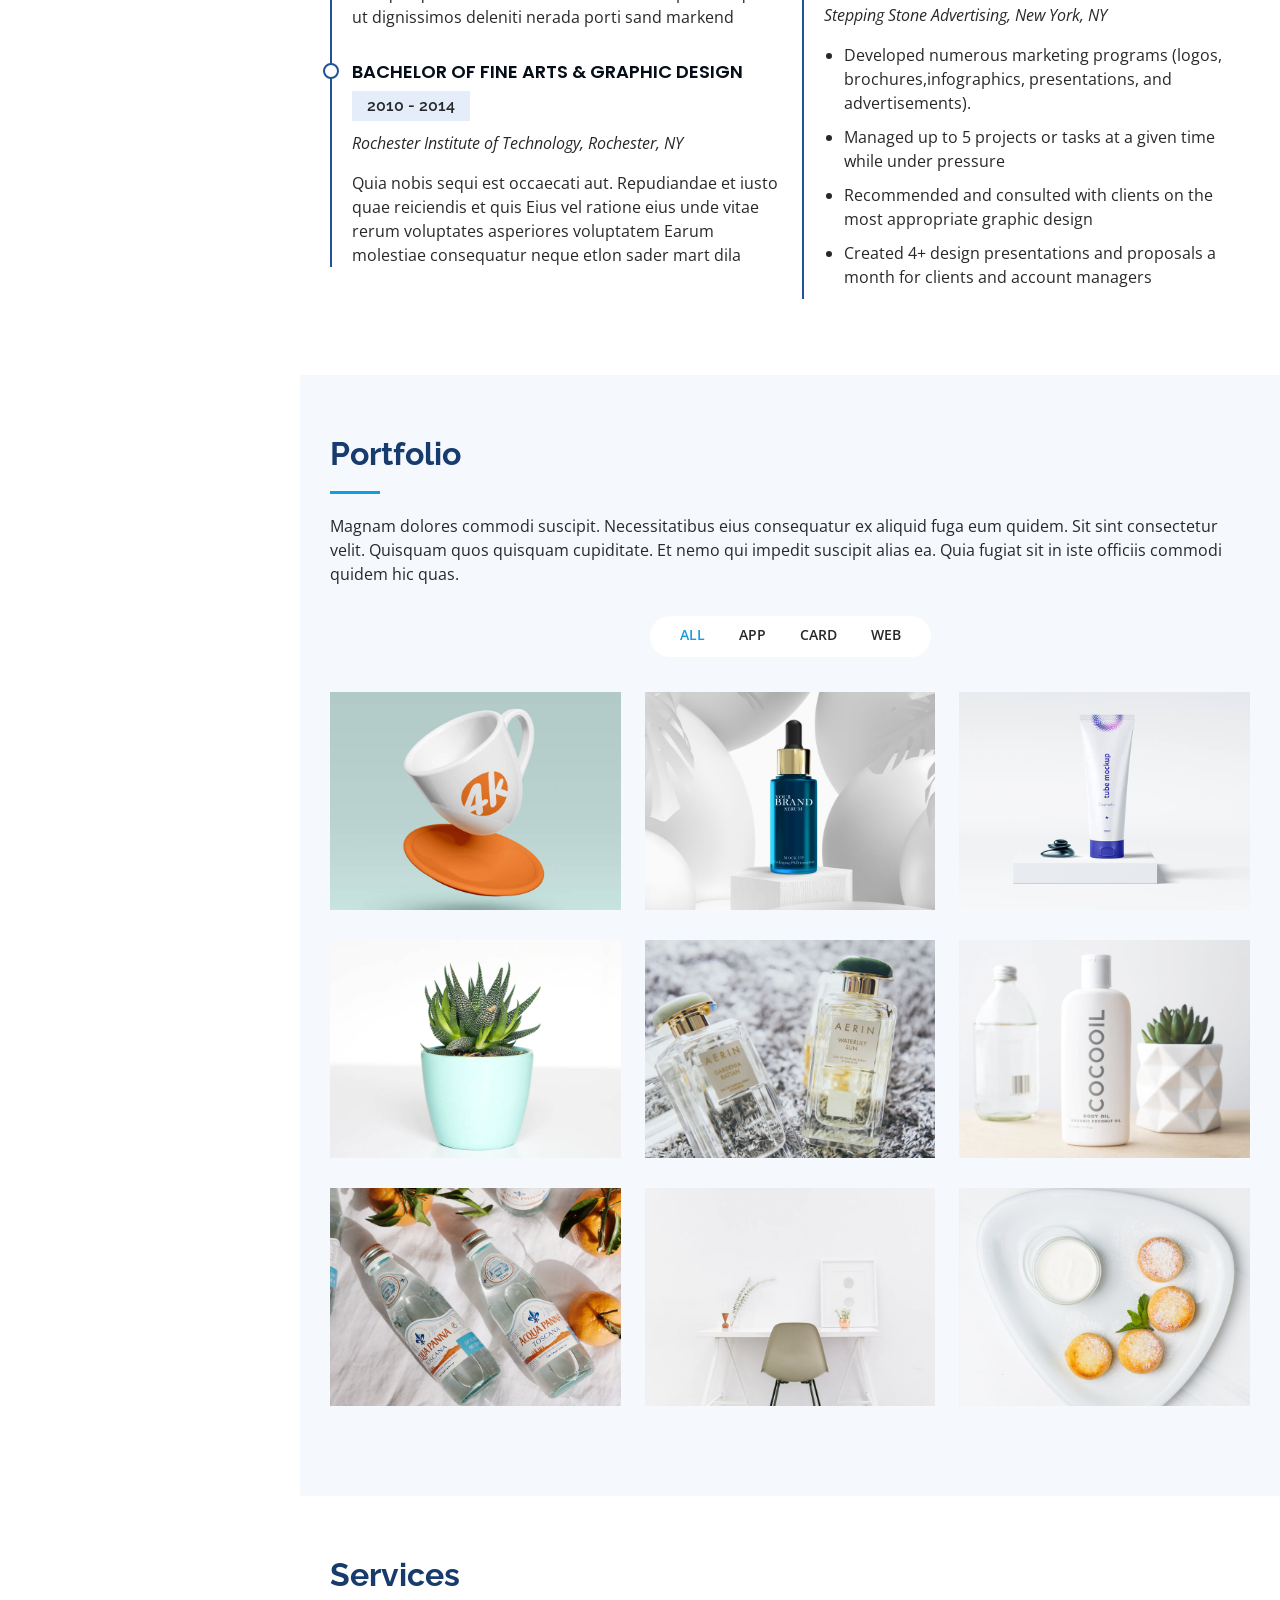
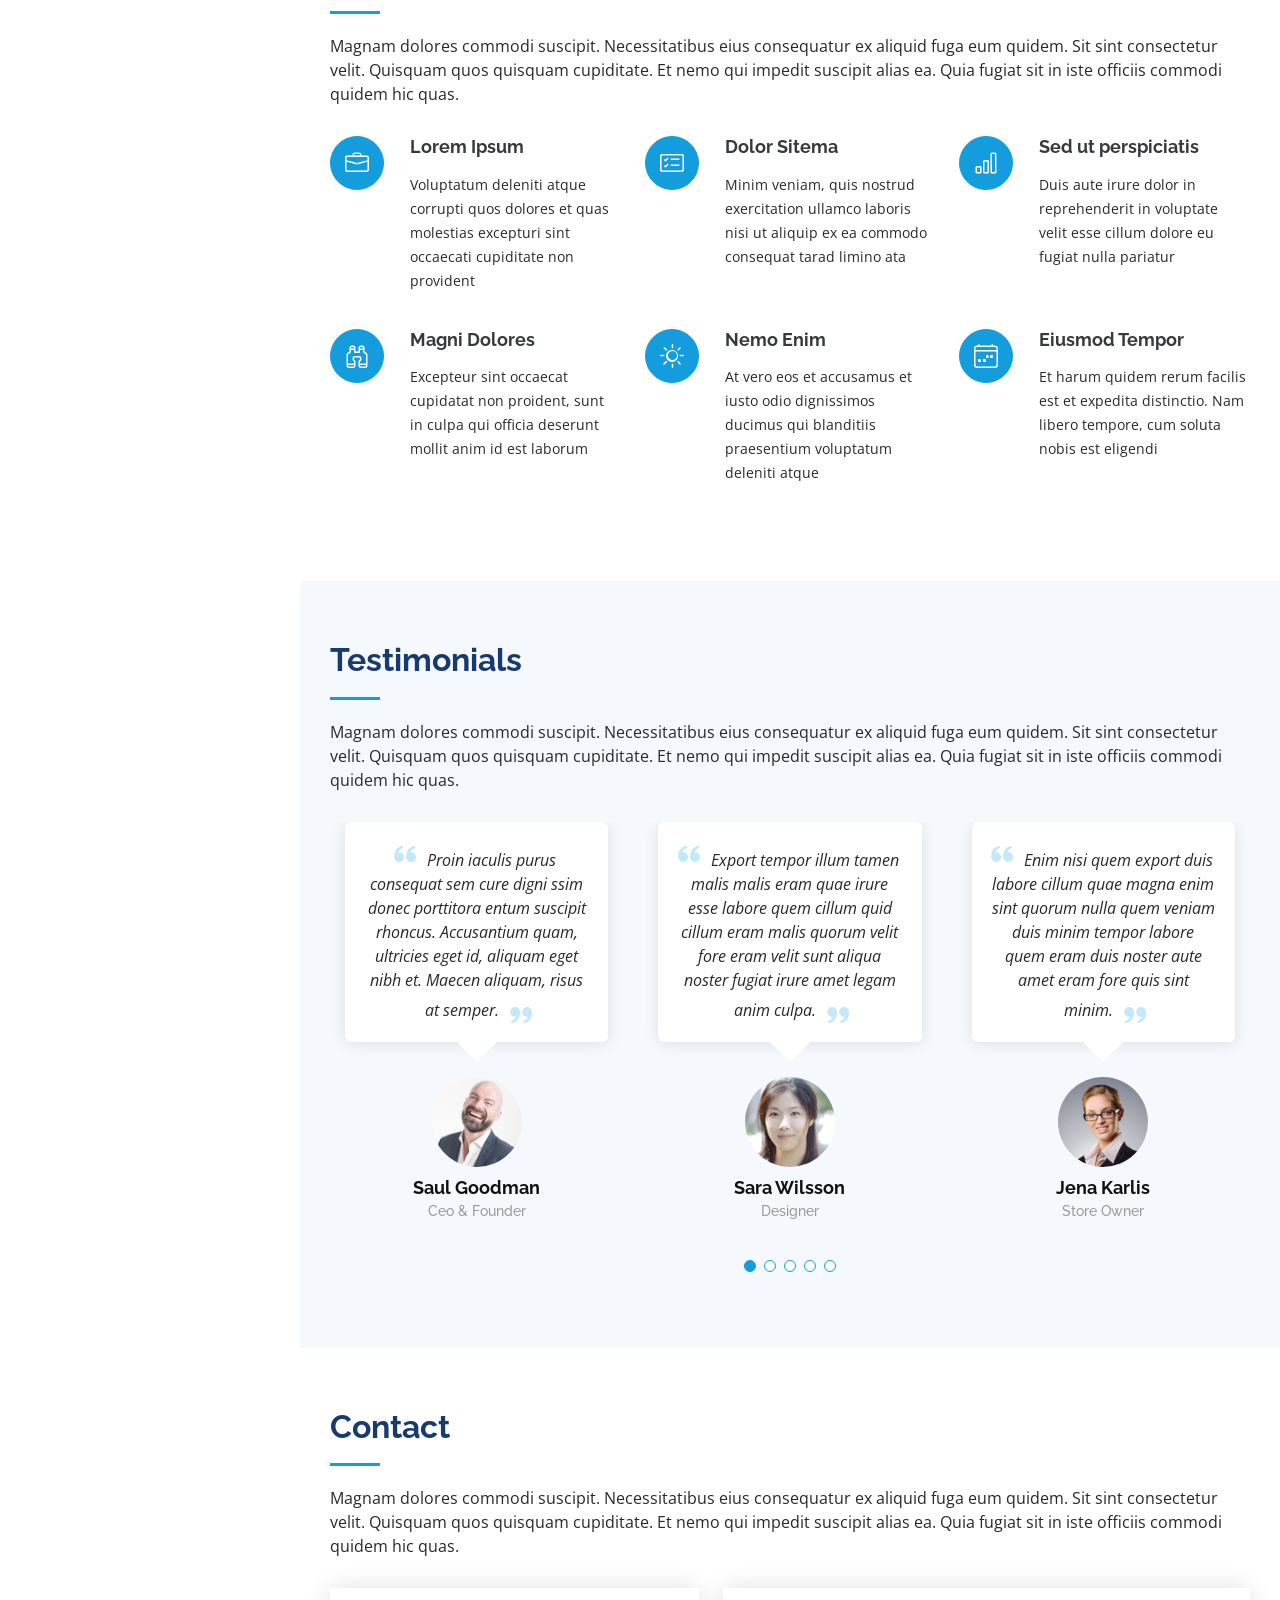
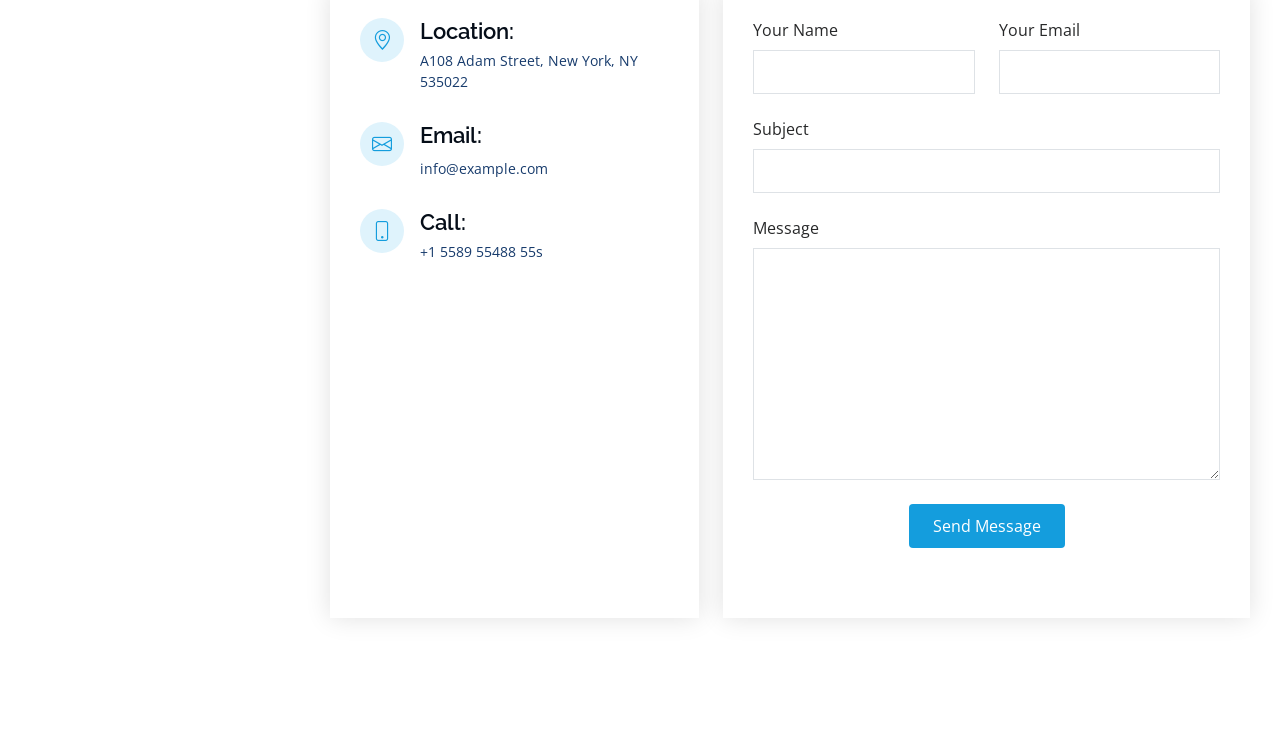
==== commit 86dee27e: "Updated Intro" ====
--- a/index.html
+++ b/index.html
@@ -74,7 +74,7 @@
   <section id="hero" class="d-flex flex-column justify-content-center align-items-center">
     <div class="hero-container" data-aos="fade-in">
       <h1>Tamal Mondal</h1>
-      <p>I'm a <span class="typed" data-typed-items="Researcher, Software Developer, Freelancer"></span></p>
+      <p>I'm a <span class="typed" data-typed-items="Applied AI Researcher, Software Developer, Freelancer"></span></p>
     </div>
   </section><!-- End Hero -->
 
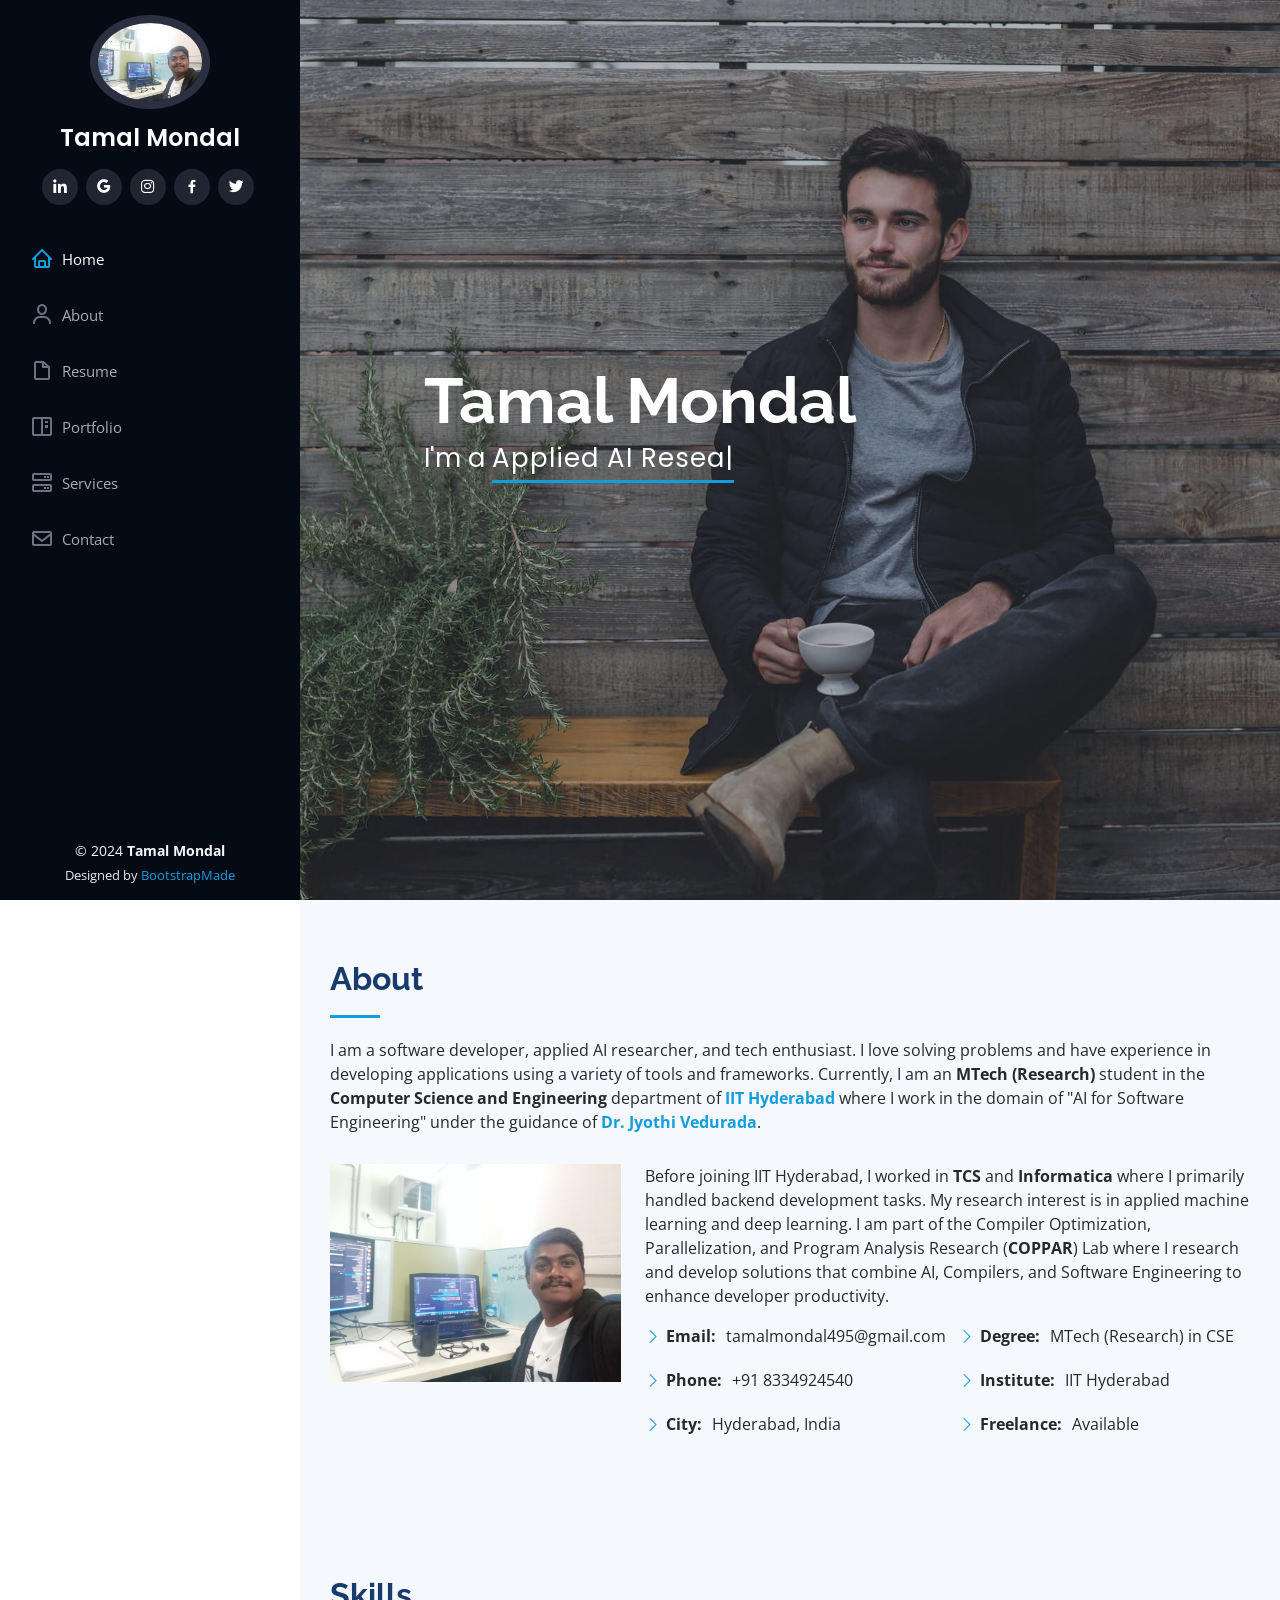
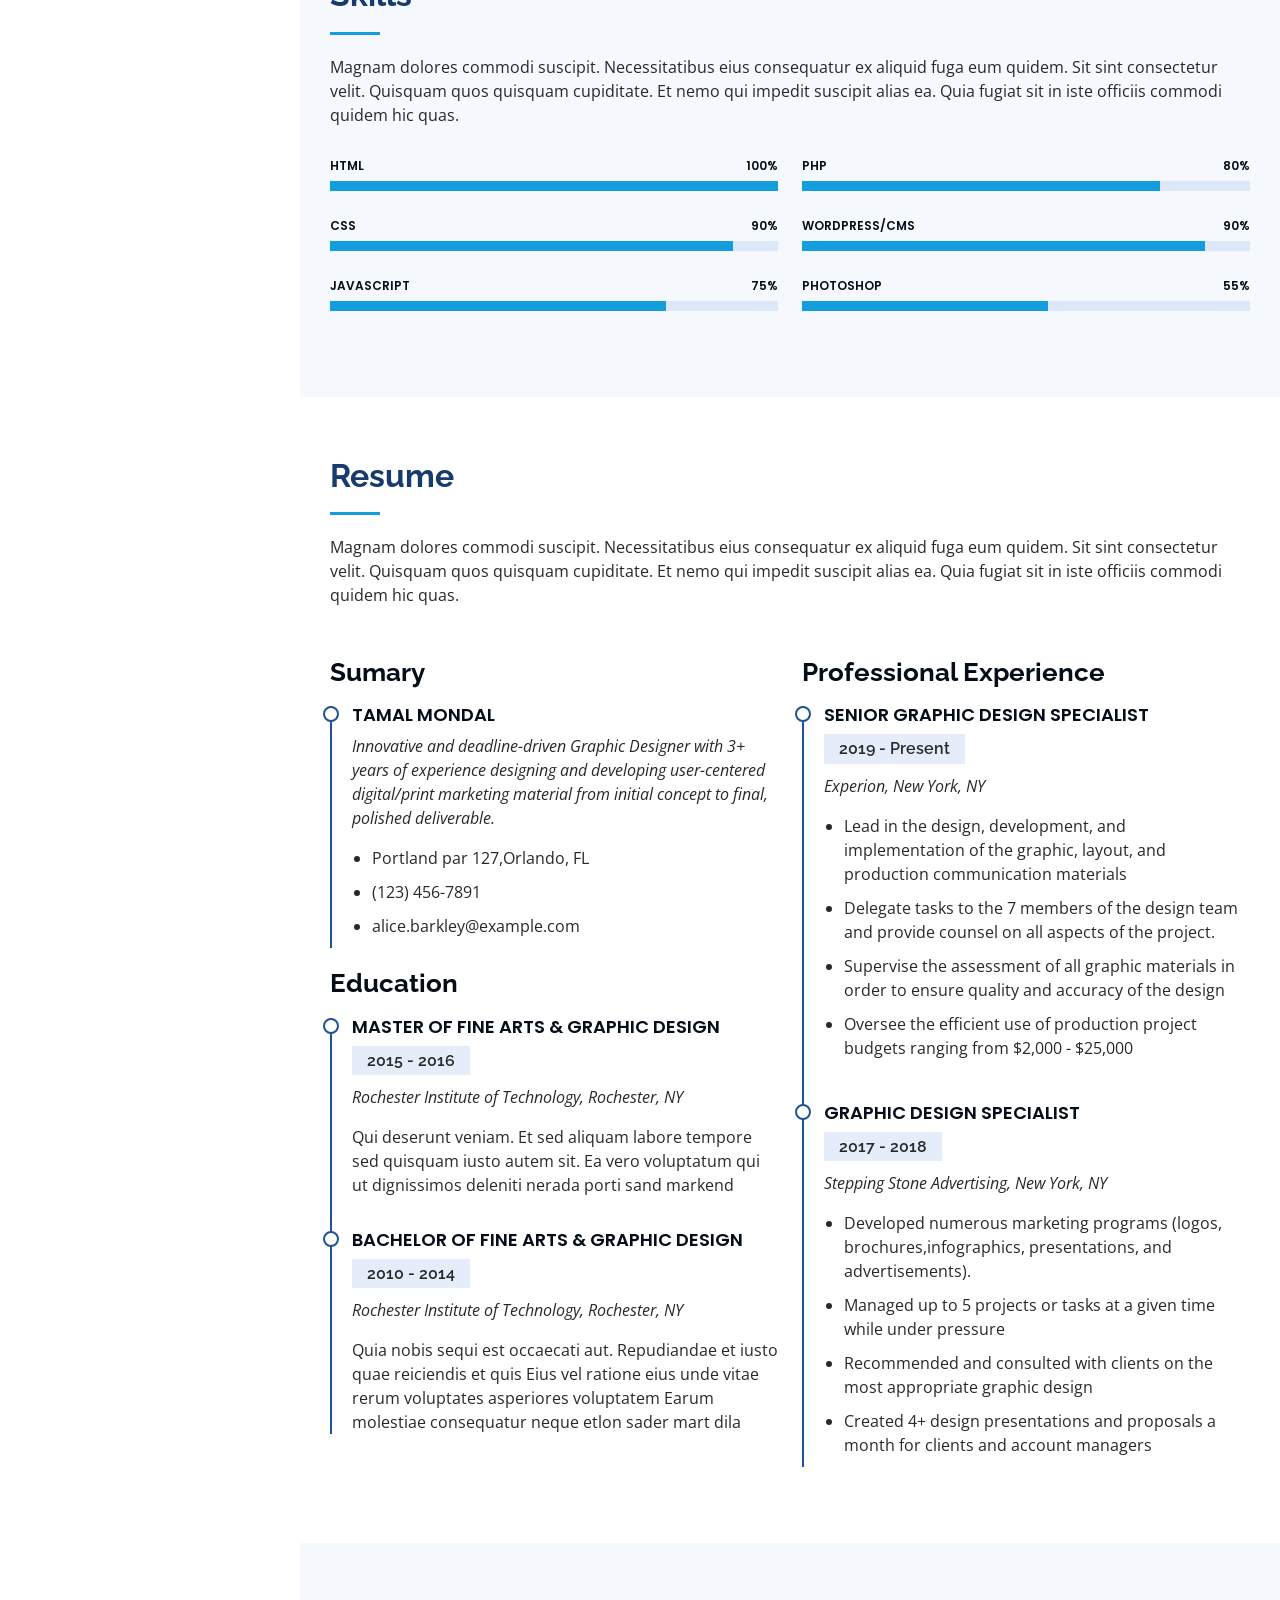
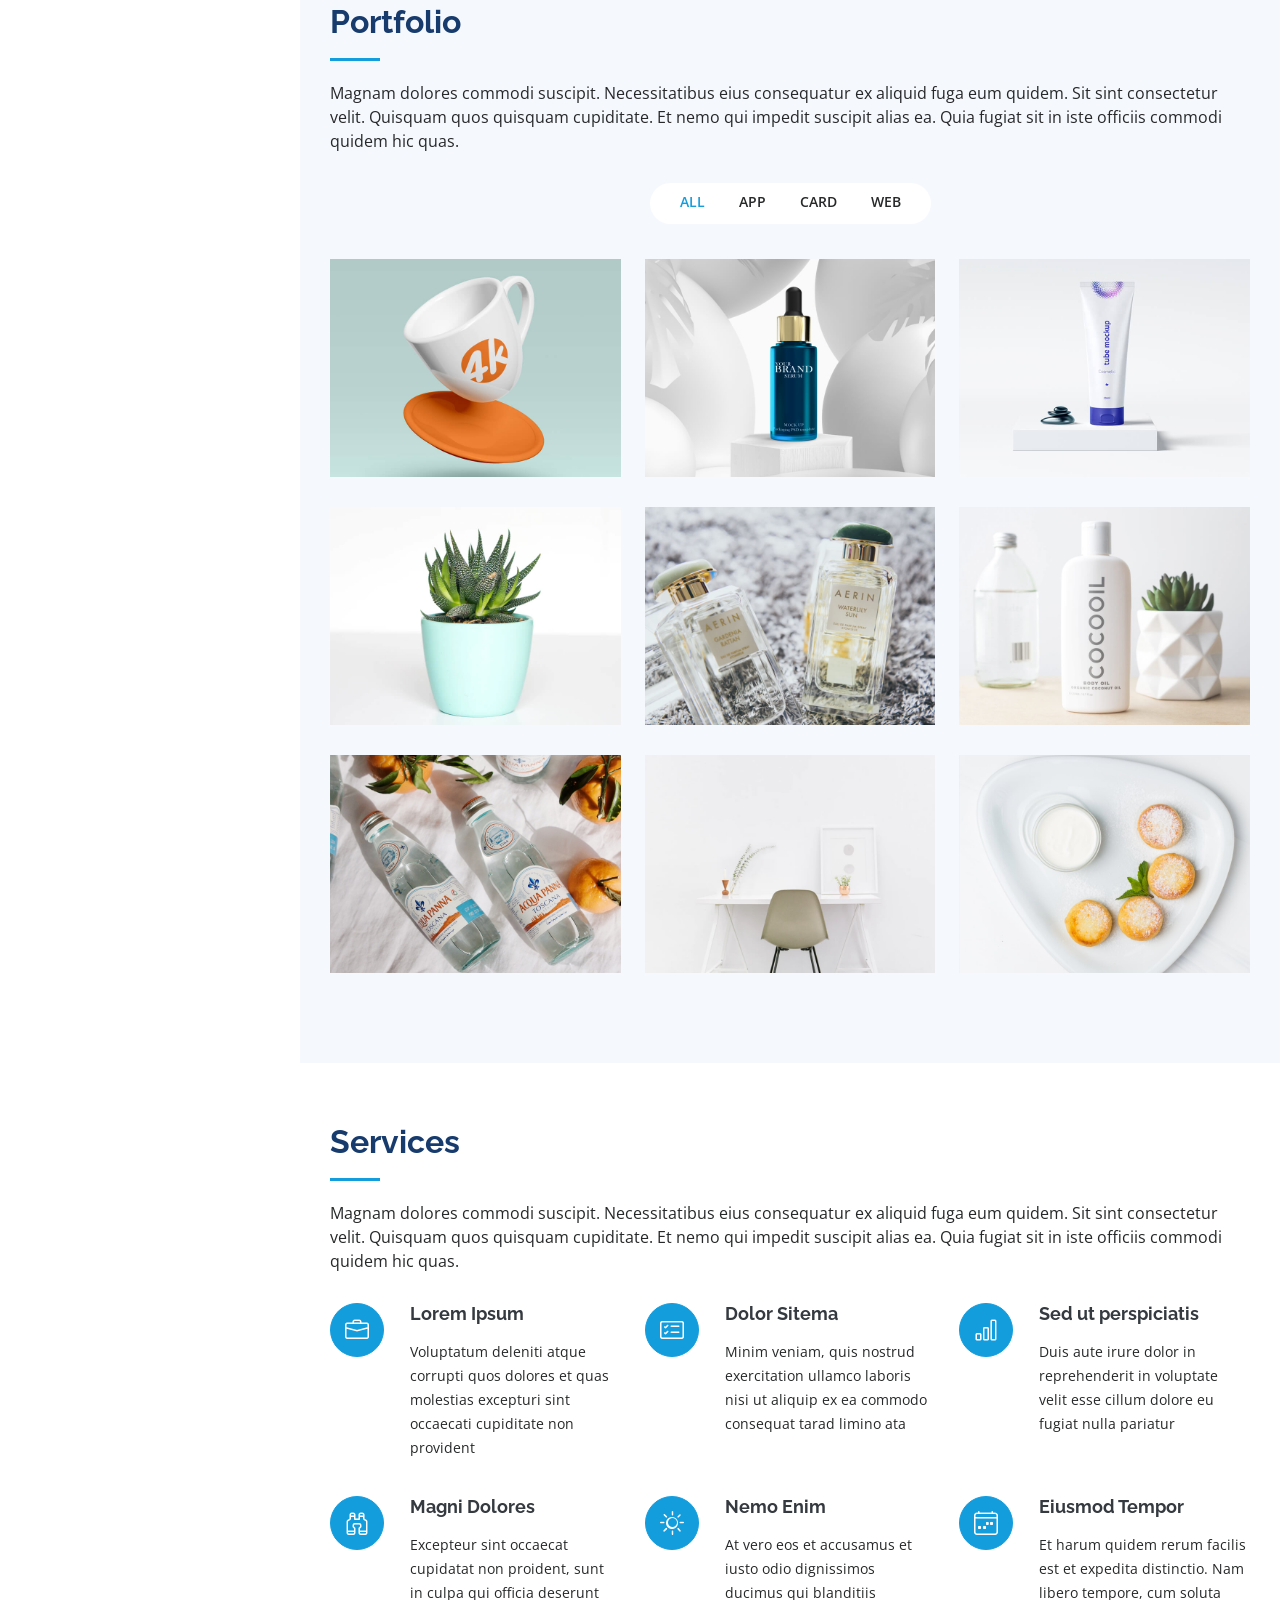
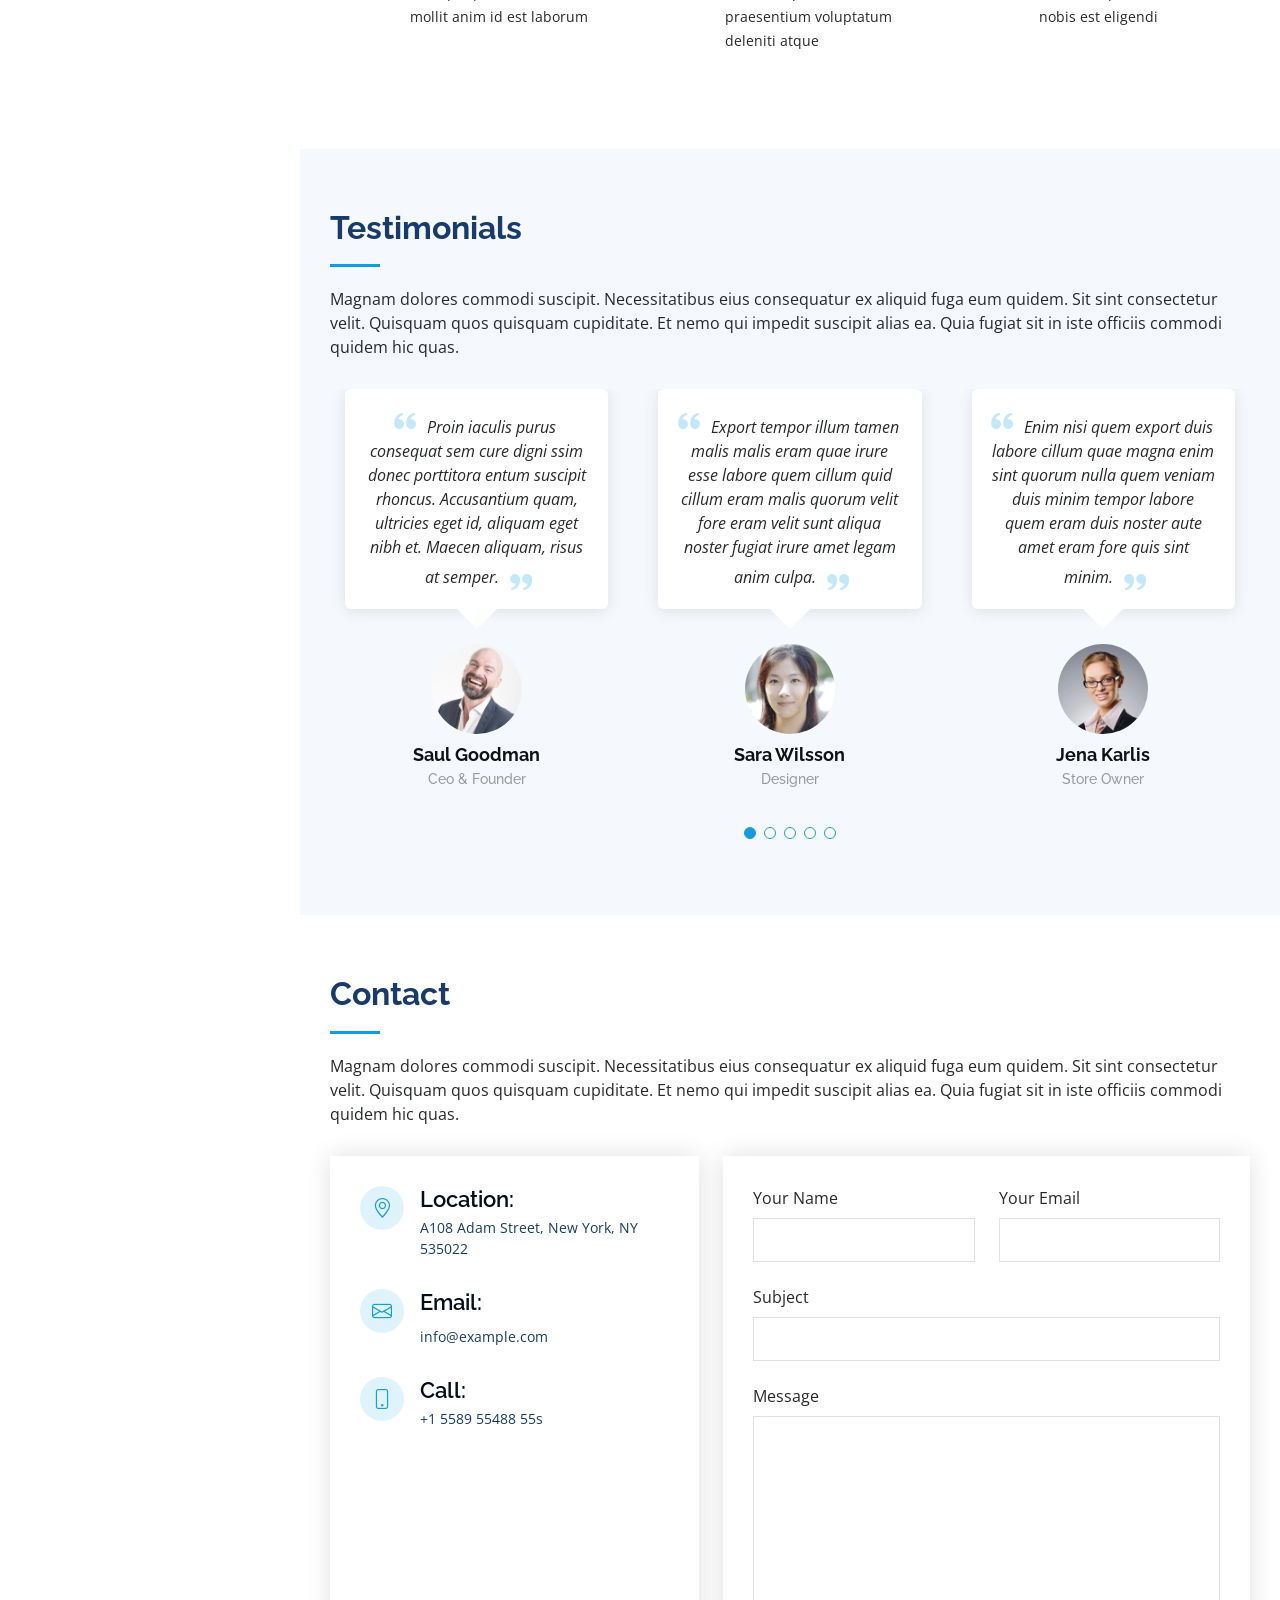
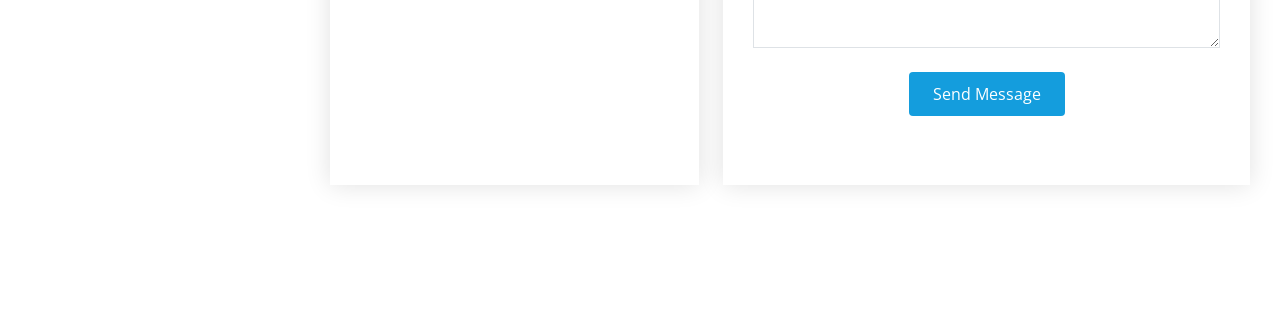
==== commit a1f635b1: "About section updated" ====
--- a/index.html
+++ b/index.html
@@ -86,7 +86,8 @@
 
         <div class="section-title">
           <h2>About</h2>
-          <p>Magnam dolores commodi suscipit. Necessitatibus eius consequatur ex aliquid fuga eum quidem. Sit sint consectetur velit. Quisquam quos quisquam cupiditate. Et nemo qui impedit suscipit alias ea. Quia fugiat sit in iste officiis commodi quidem hic quas.</p>
+          <p>I am a software developer, applied AI researcher, and tech enthusiast. I love solving problems and have experience in developing applications using a variety of tools and frameworks. Currently, I am an <strong>MTech (Research) </strong> student in the <strong>Computer Science and Engineering</strong> department of <strong><a href="https://www.iith.ac.in/" target="_blank">IIT Hyderabad</a></strong> where I work in the domain of "AI for Software Engineering" under the guidance of <strong><a href="https://jyothivedurada.github.io" target="_blank">Dr. Jyothi Vedurada</a></strong>.
+          </p>
         </div>
 
         <div class="row">
@@ -94,25 +95,23 @@
             <img src="assets/img/profile-img.jpg" class="img-fluid" alt="">
           </div>
           <div class="col-lg-8 pt-4 pt-lg-0 content" data-aos="fade-left">
-            <h3>UI/UX Designer &amp; Web Developer.</h3>
-            <p class="fst-italic">
-              Lorem ipsum dolor sit amet, consectetur adipiscing elit, sed do eiusmod tempor incididunt ut labore et dolore
-              magna aliqua.
+            <!-- <h3>UI/UX Designer &amp; Web Developer.</h3> -->
+            <p>
+              Before joining IIT Hyderabad, I worked in <strong>TCS</strong> and <strong>Informatica</strong> where I primarily handled backend development tasks. My research interest is in applied machine learning and deep learning. I am part of the Compiler Optimization, Parallelization, and Program Analysis Research (<strong>COPPAR</strong>) Lab where I research and develop solutions that combine AI, Compilers, and Software Engineering to enhance developer productivity.
             </p>
             <div class="row">
               <div class="col-lg-6">
                 <ul>
-                  <li><i class="bi bi-chevron-right"></i> <strong>Birthday:</strong> <span>1 May 1995</span></li>
-                  <li><i class="bi bi-chevron-right"></i> <strong>Website:</strong> <span>www.example.com</span></li>
-                  <li><i class="bi bi-chevron-right"></i> <strong>Phone:</strong> <span>+123 456 7890</span></li>
-                  <li><i class="bi bi-chevron-right"></i> <strong>City:</strong> <span>New York, USA</span></li>
+                  <li><i class="bi bi-chevron-right"></i> <strong>Email:</strong> <span>tamalmondal495@gmail.com</span></li>
+                  <li><i class="bi bi-chevron-right"></i> <strong>Phone:</strong> <span>+91 8334924540</span></li>
+                  <li><i class="bi bi-chevron-right"></i> <strong>City:</strong> <span>Hyderabad, India</span></li>
                 </ul>
               </div>
               <div class="col-lg-6">
                 <ul>
-                  <li><i class="bi bi-chevron-right"></i> <strong>Age:</strong> <span>30</span></li>
-                  <li><i class="bi bi-chevron-right"></i> <strong>Degree:</strong> <span>Master</span></li>
-                  <li><i class="bi bi-chevron-right"></i> <strong>PhEmailone:</strong> <span>email@example.com</span></li>
+                  <!-- <li><i class="bi bi-chevron-right"></i> <strong>Age:</strong> <span>30</span></li> -->
+                  <li><i class="bi bi-chevron-right"></i> <strong>Degree:</strong> <span>MTech (Research) in CSE</span></li>
+                  <li><i class="bi bi-chevron-right"></i> <strong>Institute:</strong> <span>IIT Hyderabad</span></li>
                   <li><i class="bi bi-chevron-right"></i> <strong>Freelance:</strong> <span>Available</span></li>
                 </ul>
               </div>
@@ -124,7 +123,7 @@
     </section><!-- End About Section -->
 
     <!-- ======= Facts Section ======= -->
-    <section id="facts" class="facts">
+    <!-- <section id="facts" class="facts">
       <div class="container">
 
         <div class="section-title">
@@ -169,7 +168,7 @@
         </div>
 
       </div>
-    </section><!-- End Facts Section -->
+    </section>End Facts Section -->
 
     <!-- ======= Skills Section ======= -->
     <section id="skills" class="skills section-bg">
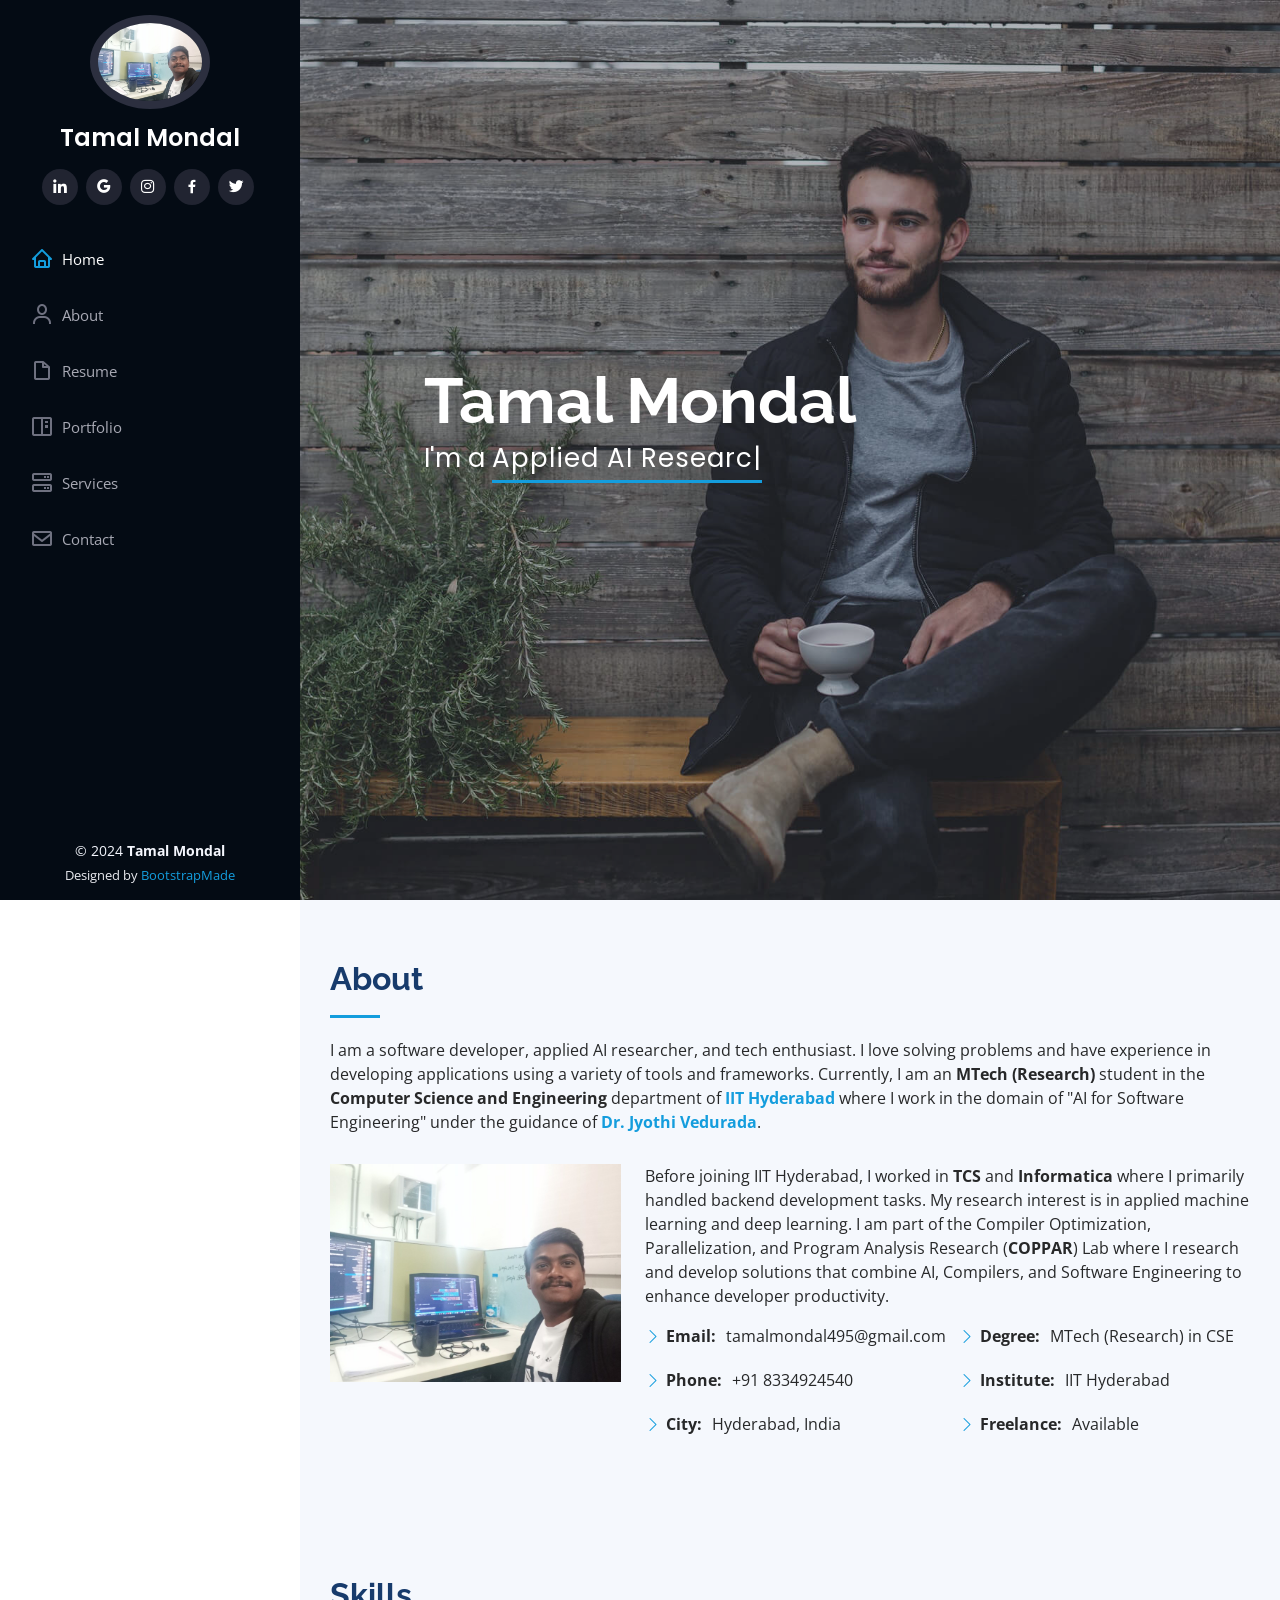
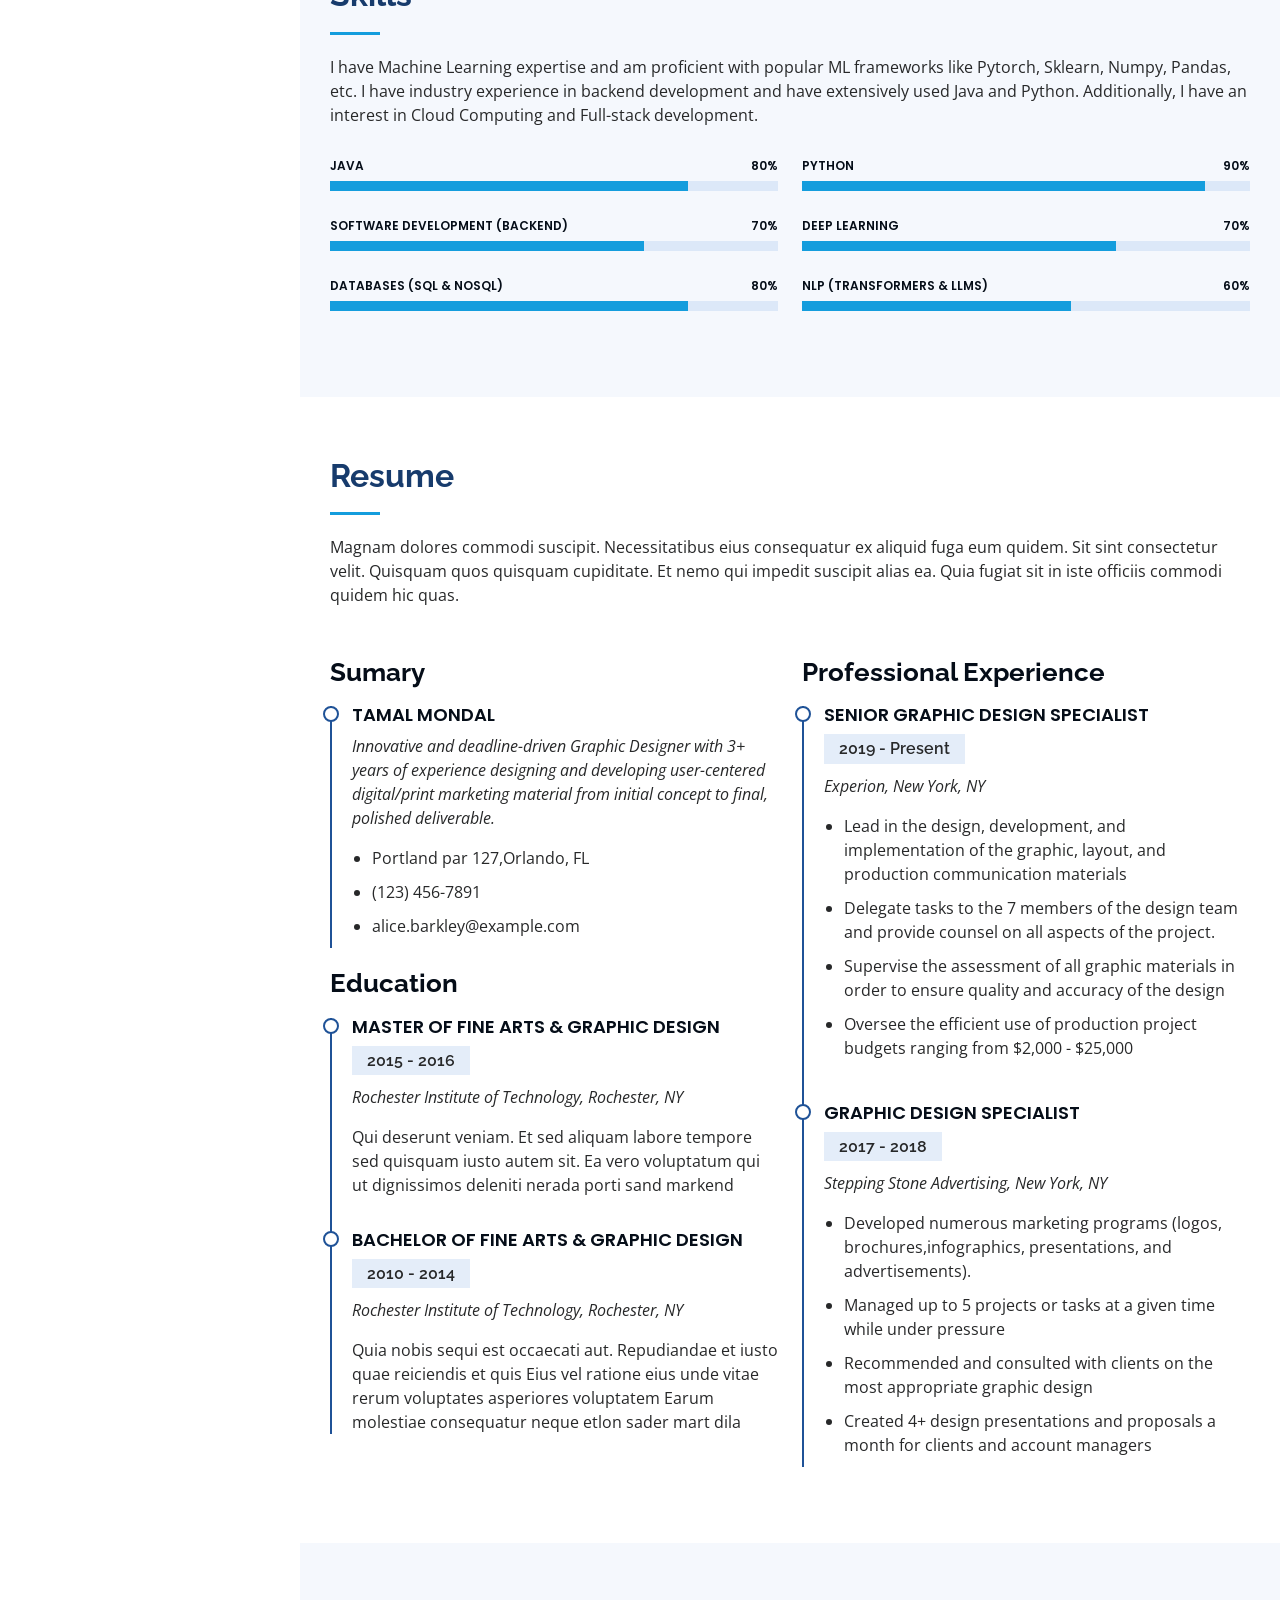
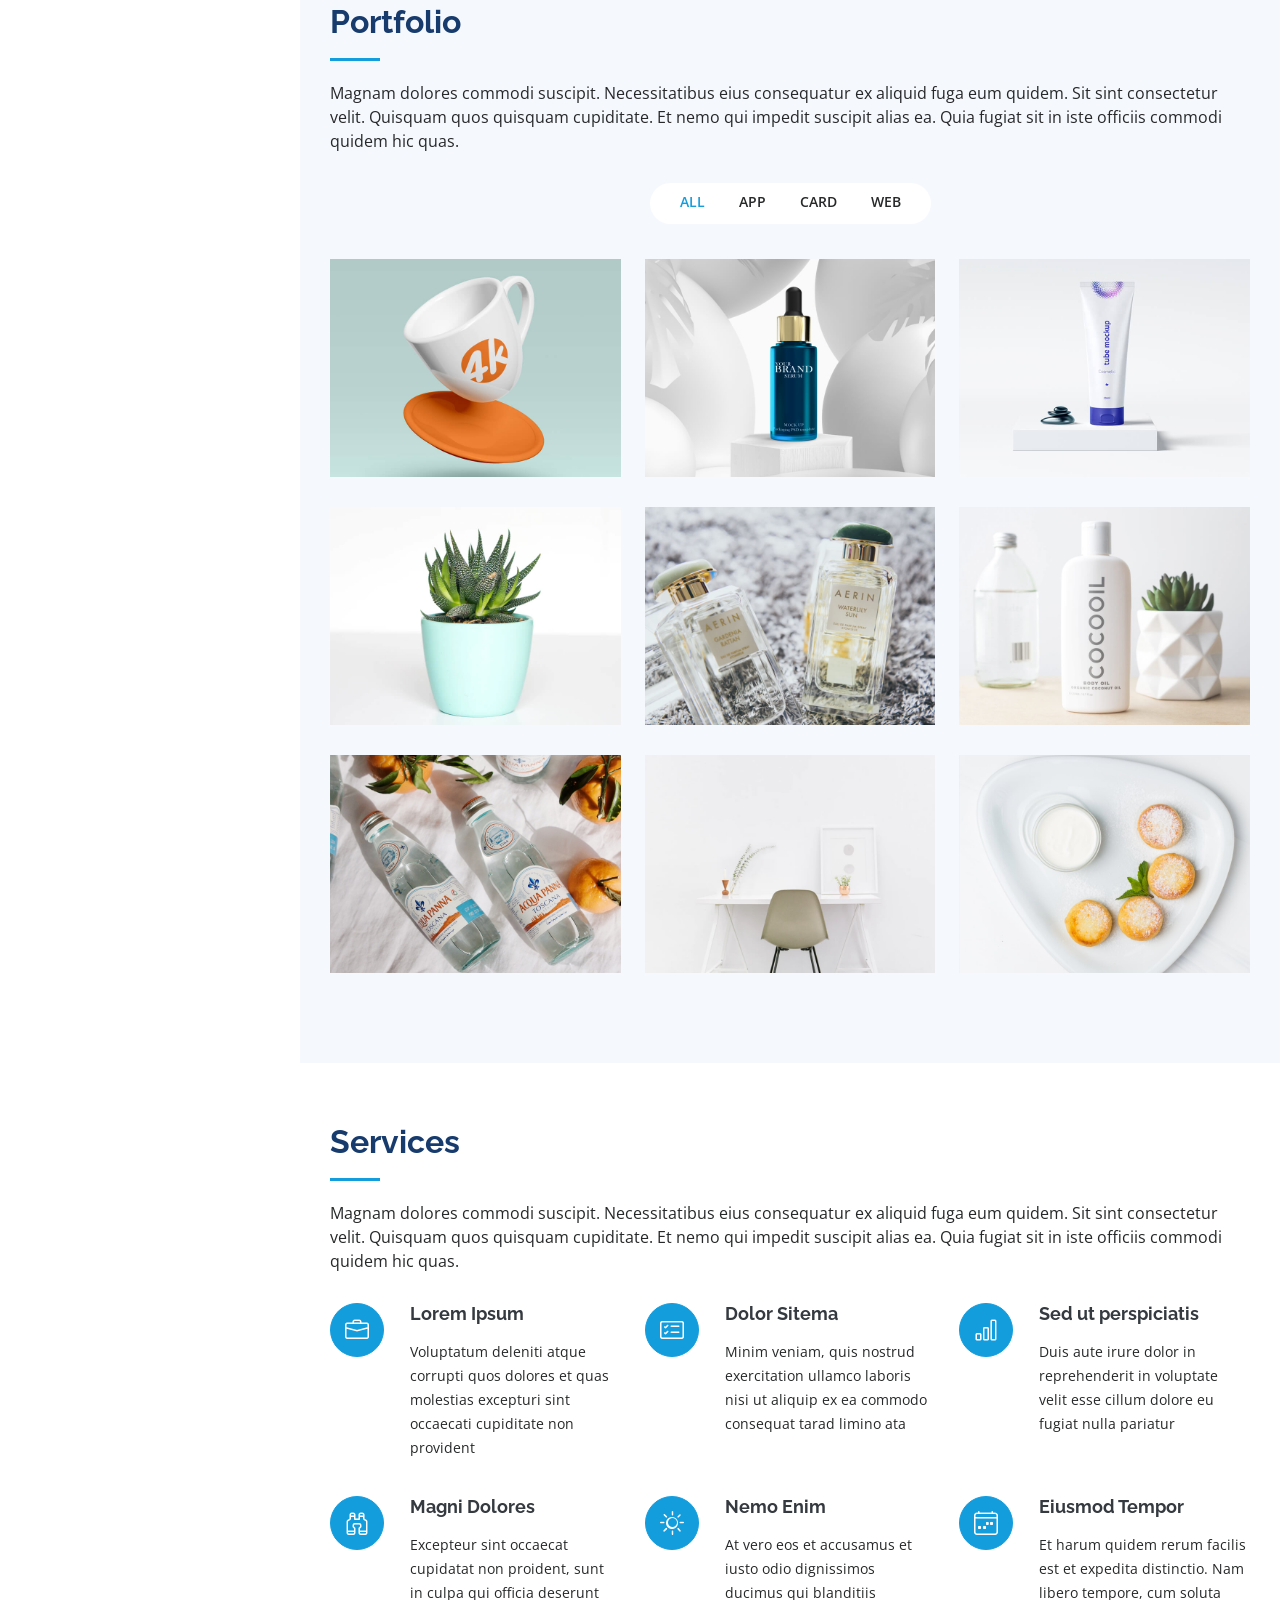
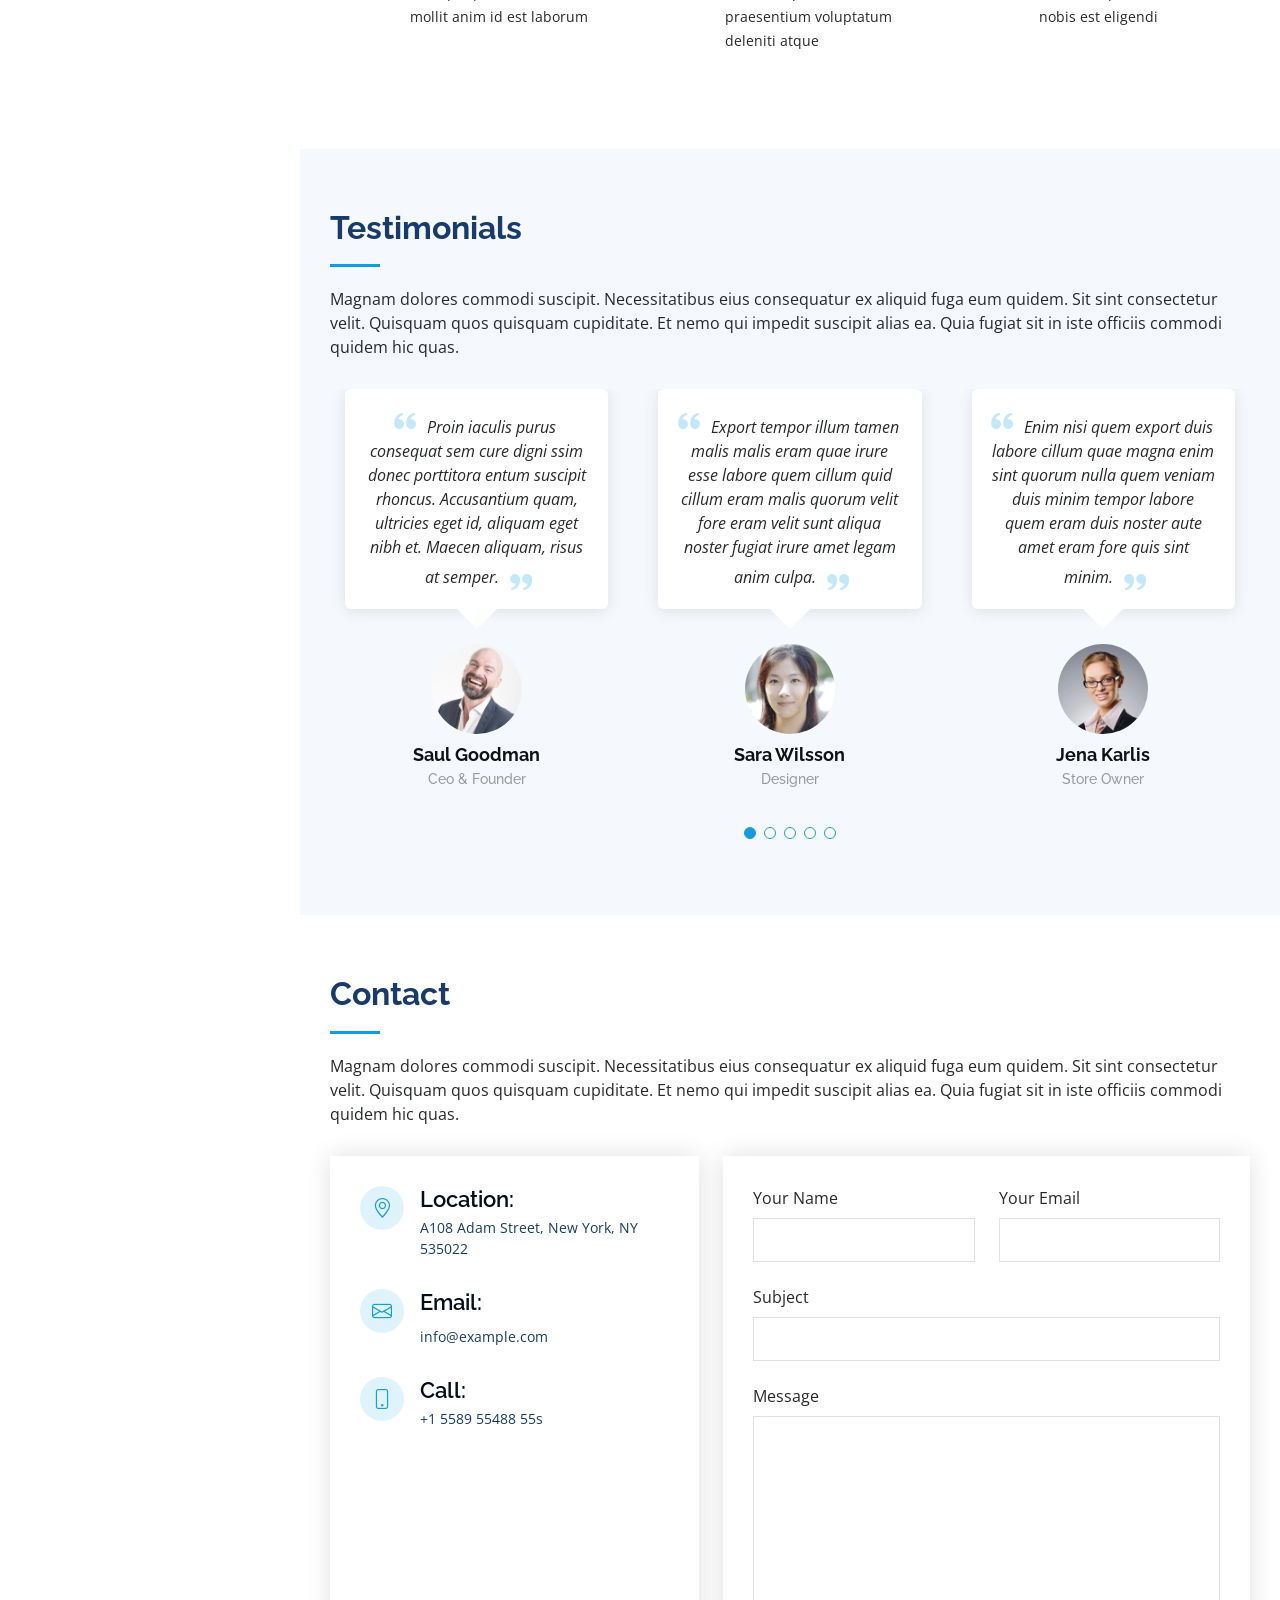
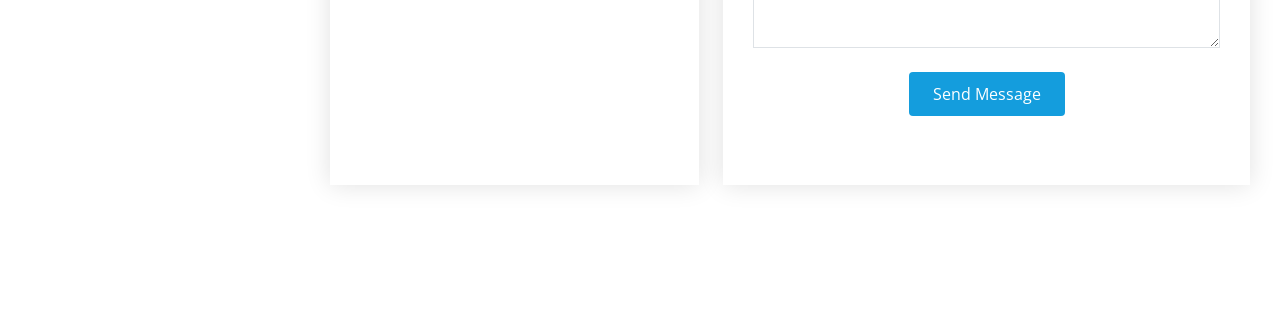
==== commit 9aa856dc: "Skills added" ====
--- a/index.html
+++ b/index.html
@@ -176,7 +176,7 @@
 
         <div class="section-title">
           <h2>Skills</h2>
-          <p>Magnam dolores commodi suscipit. Necessitatibus eius consequatur ex aliquid fuga eum quidem. Sit sint consectetur velit. Quisquam quos quisquam cupiditate. Et nemo qui impedit suscipit alias ea. Quia fugiat sit in iste officiis commodi quidem hic quas.</p>
+          <p>I have Machine Learning expertise and am proficient with popular ML frameworks like Pytorch, Sklearn, Numpy, Pandas, etc. I have industry experience in backend development and have extensively used Java and Python. Additionally, I have an interest in Cloud Computing and Full-stack development.</p>
         </div>
 
         <div class="row skills-content">
@@ -184,48 +184,48 @@
           <div class="col-lg-6" data-aos="fade-up">
 
             <div class="progress">
-              <span class="skill">HTML <i class="val">100%</i></span>
+              <span class="skill">Java <i class="val">80%</i></span>
               <div class="progress-bar-wrap">
-                <div class="progress-bar" role="progressbar" aria-valuenow="100" aria-valuemin="0" aria-valuemax="100"></div>
+                <div class="progress-bar" role="progressbar" aria-valuenow="80" aria-valuemin="0" aria-valuemax="100"></div>
               </div>
             </div>
 
             <div class="progress">
-              <span class="skill">CSS <i class="val">90%</i></span>
+              <span class="skill">Software Development (backend)<i class="val">70%</i></span>
+              <div class="progress-bar-wrap">
+                <div class="progress-bar" role="progressbar" aria-valuenow="70" aria-valuemin="0" aria-valuemax="100"></div>
+              </div>
+            </div>
+
+            <div class="progress">
+              <span class="skill">Databases (SQL & NoSQL) <i class="val">80%</i></span>
+              <div class="progress-bar-wrap">
+                <div class="progress-bar" role="progressbar" aria-valuenow="80" aria-valuemin="0" aria-valuemax="100"></div>
+              </div>
+            </div>
+
+          </div>
+
+          <div class="col-lg-6" data-aos="fade-up" data-aos-delay="100">
+
+            <div class="progress">
+              <span class="skill">Python <i class="val">90%</i></span>
               <div class="progress-bar-wrap">
                 <div class="progress-bar" role="progressbar" aria-valuenow="90" aria-valuemin="0" aria-valuemax="100"></div>
               </div>
             </div>
 
             <div class="progress">
-              <span class="skill">JavaScript <i class="val">75%</i></span>
+              <span class="skill">Deep Learning <i class="val">70%</i></span>
               <div class="progress-bar-wrap">
-                <div class="progress-bar" role="progressbar" aria-valuenow="75" aria-valuemin="0" aria-valuemax="100"></div>
-              </div>
-            </div>
-
-          </div>
-
-          <div class="col-lg-6" data-aos="fade-up" data-aos-delay="100">
+                <div class="progress-bar" role="progressbar" aria-valuenow="70" aria-valuemin="0" aria-valuemax="100"></div>
+              </div>
+            </div>
 
             <div class="progress">
-              <span class="skill">PHP <i class="val">80%</i></span>
+              <span class="skill">NLP (Transformers & LLMs) <i class="val">60%</i></span>
               <div class="progress-bar-wrap">
-                <div class="progress-bar" role="progressbar" aria-valuenow="80" aria-valuemin="0" aria-valuemax="100"></div>
-              </div>
-            </div>
-
-            <div class="progress">
-              <span class="skill">WordPress/CMS <i class="val">90%</i></span>
-              <div class="progress-bar-wrap">
-                <div class="progress-bar" role="progressbar" aria-valuenow="90" aria-valuemin="0" aria-valuemax="100"></div>
-              </div>
-            </div>
-
-            <div class="progress">
-              <span class="skill">Photoshop <i class="val">55%</i></span>
-              <div class="progress-bar-wrap">
-                <div class="progress-bar" role="progressbar" aria-valuenow="55" aria-valuemin="0" aria-valuemax="100"></div>
+                <div class="progress-bar" role="progressbar" aria-valuenow="60" aria-valuemin="0" aria-valuemax="100"></div>
               </div>
             </div>
 
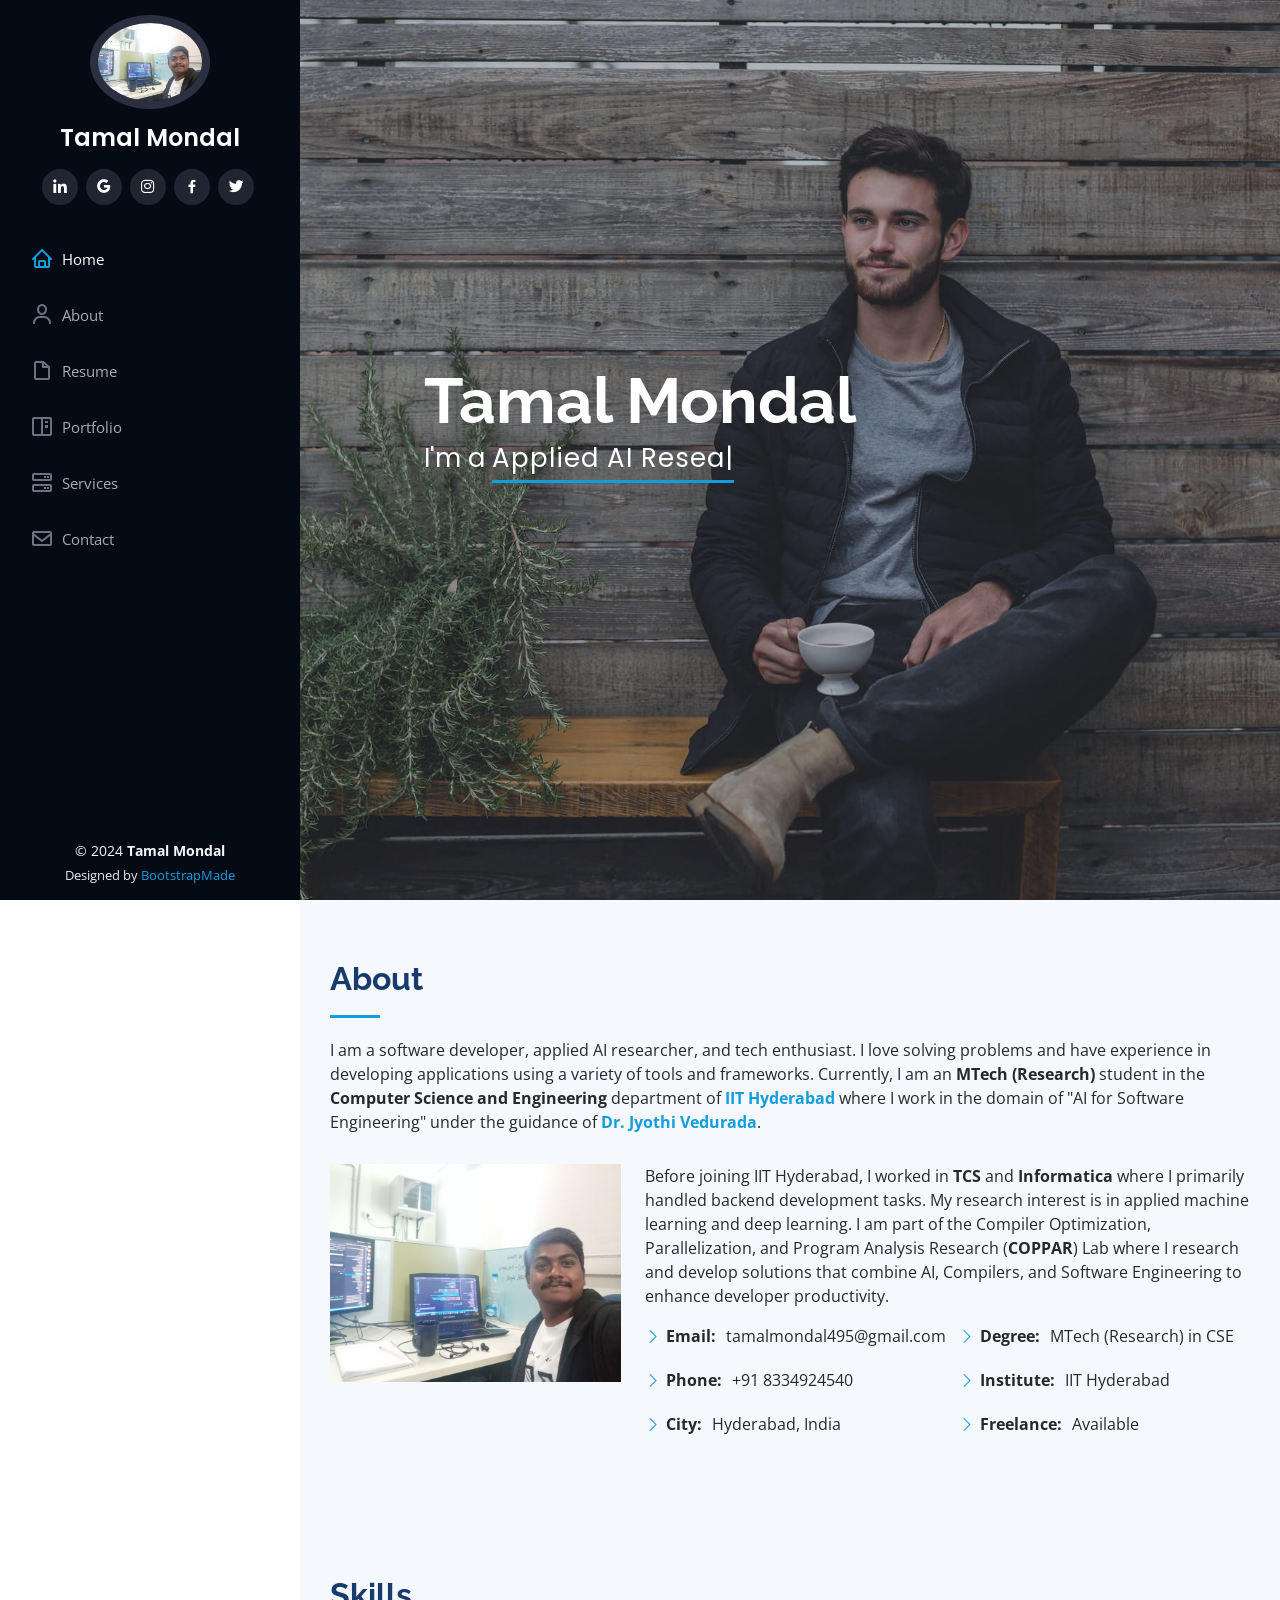
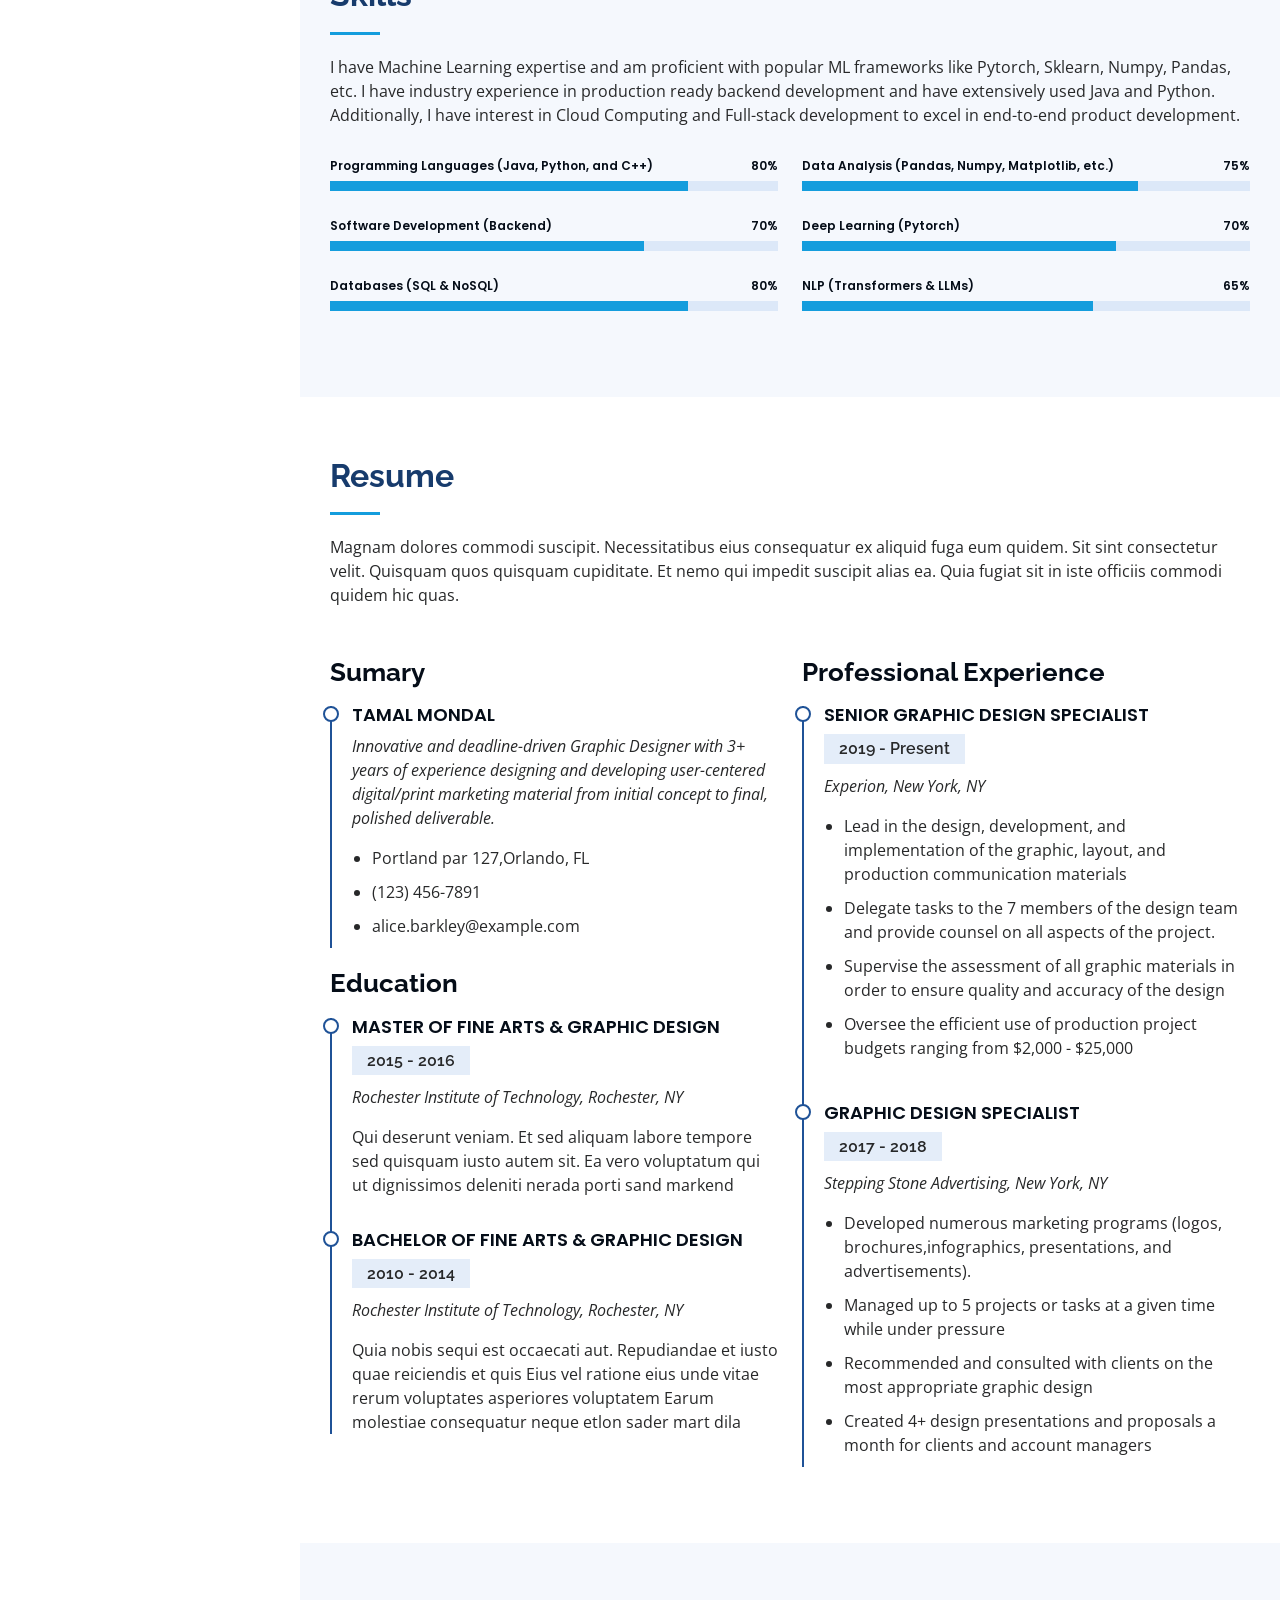
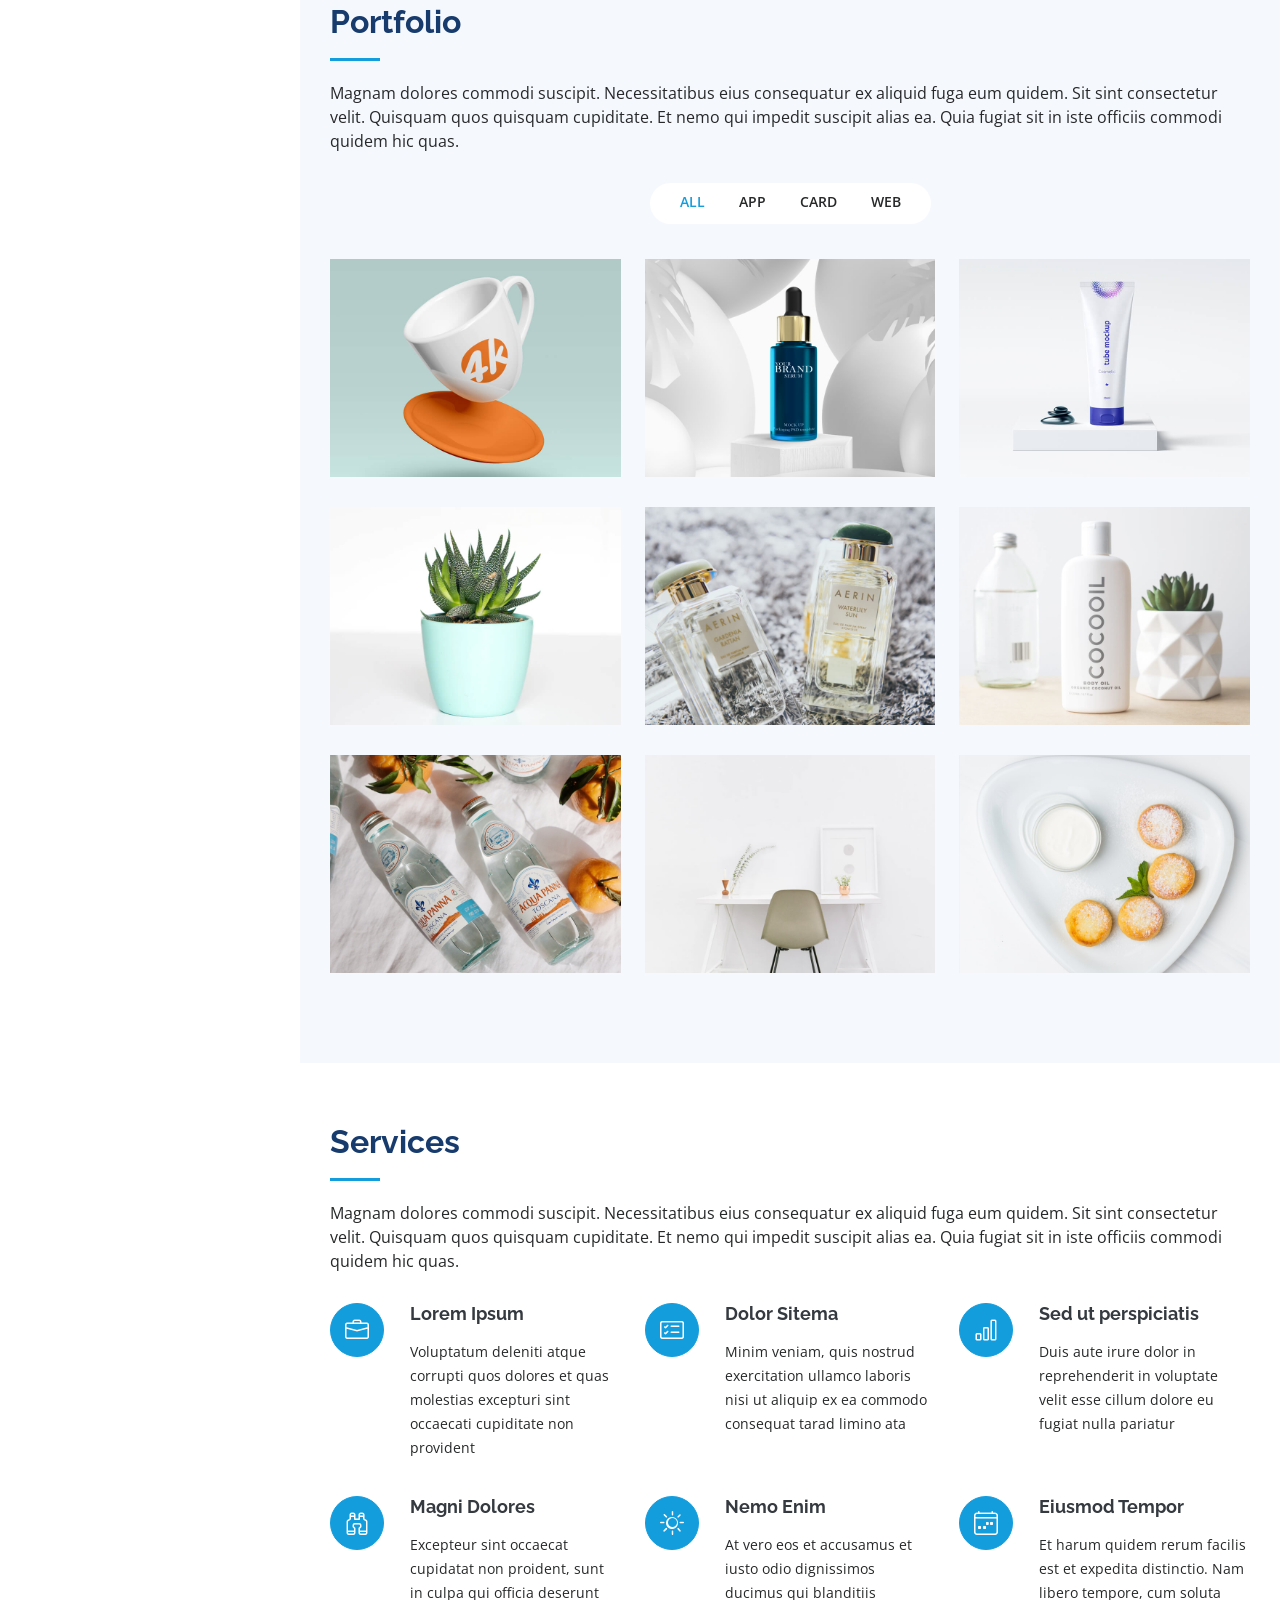
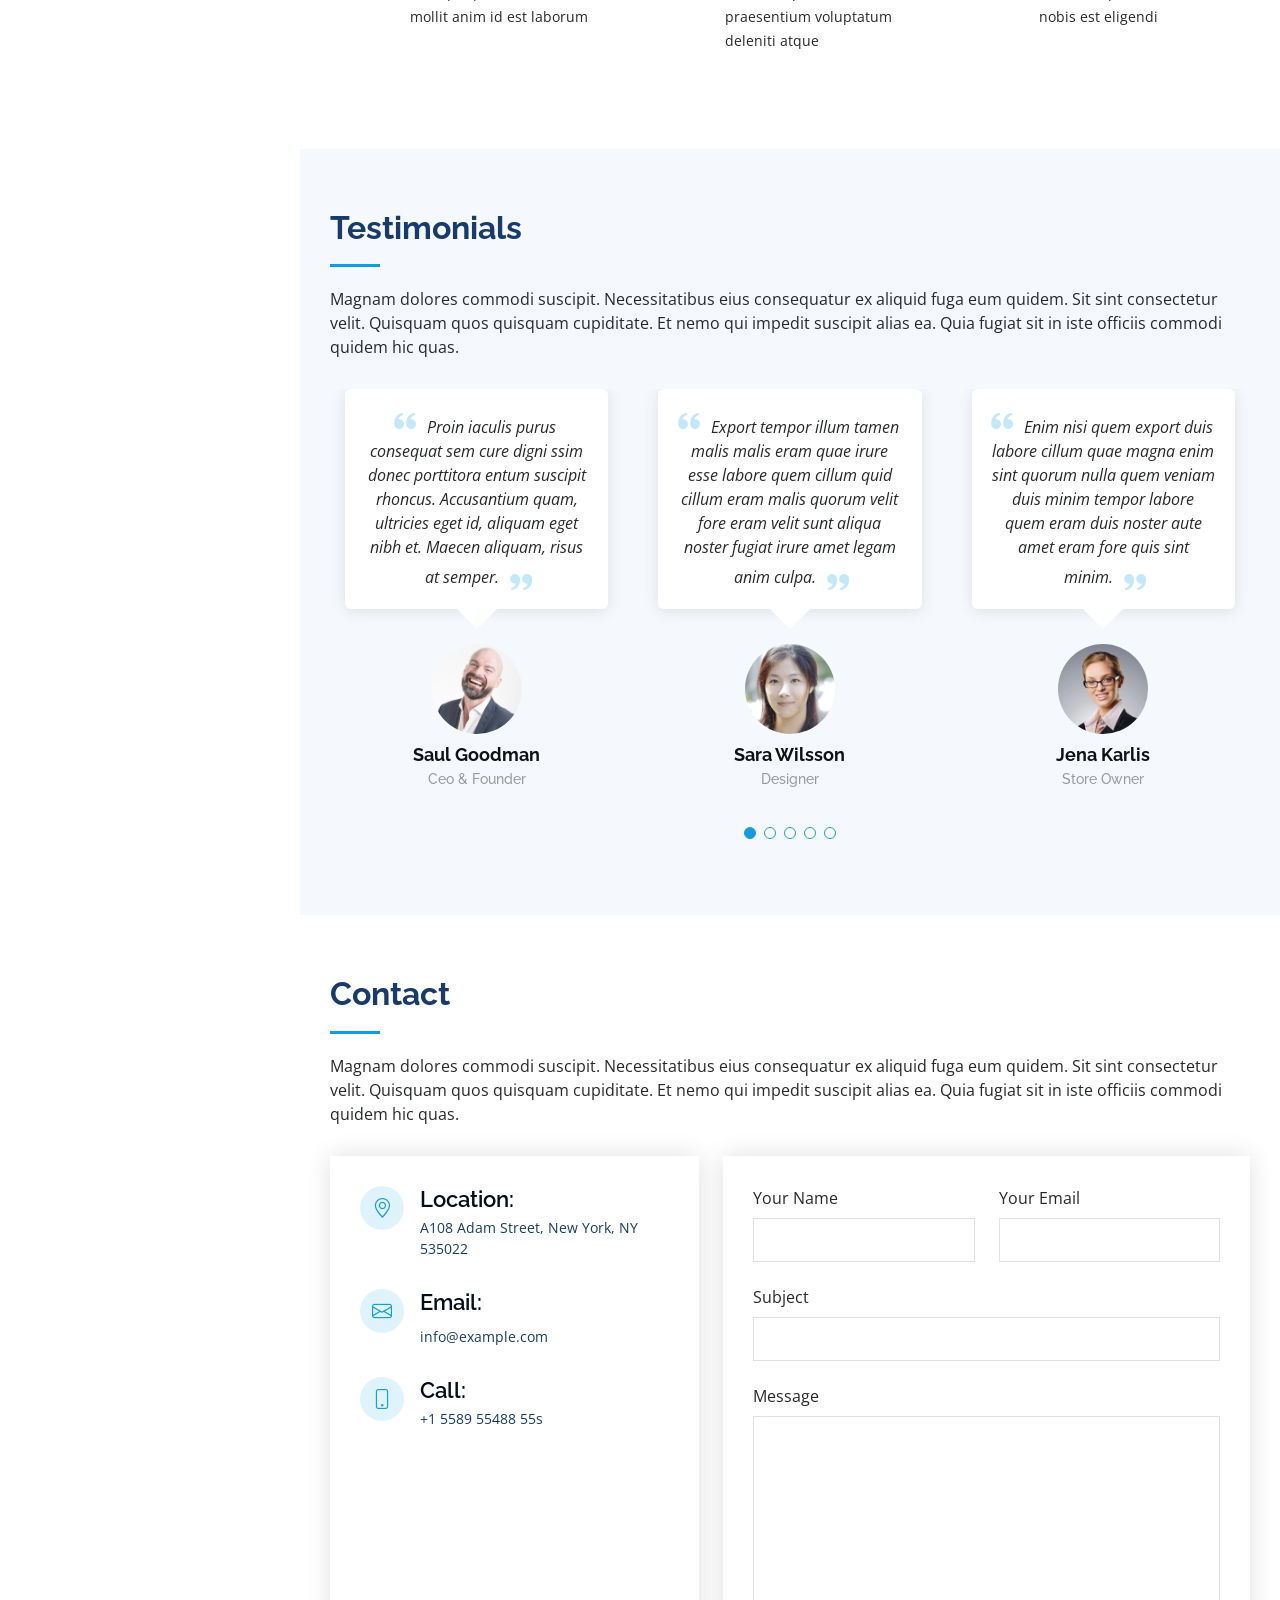
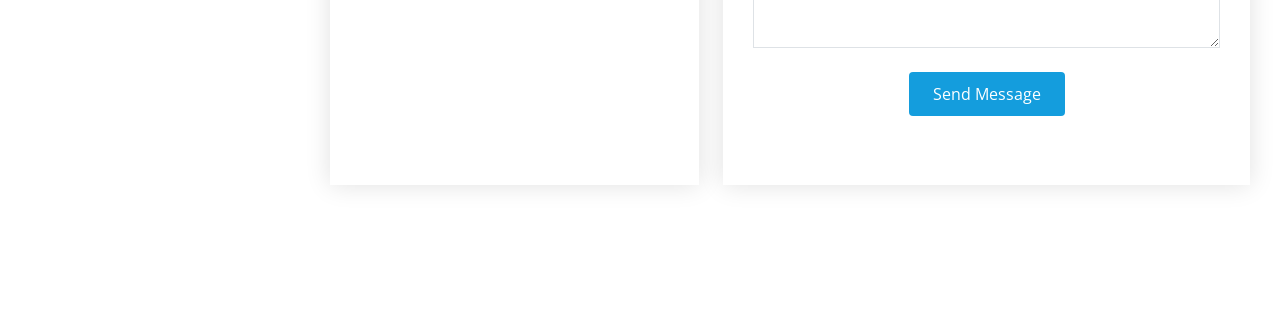
==== commit 2eeffafe: "Skills modified" ====
--- a/index.html
+++ b/index.html
@@ -176,7 +176,7 @@
 
         <div class="section-title">
           <h2>Skills</h2>
-          <p>I have Machine Learning expertise and am proficient with popular ML frameworks like Pytorch, Sklearn, Numpy, Pandas, etc. I have industry experience in backend development and have extensively used Java and Python. Additionally, I have an interest in Cloud Computing and Full-stack development.</p>
+          <p>I have Machine Learning expertise and am proficient with popular ML frameworks like Pytorch, Sklearn, Numpy, Pandas, etc. I have industry experience in production ready backend development and have extensively used Java and Python. Additionally, I have interest in Cloud Computing and Full-stack development to excel in end-to-end product development.</p>
         </div>
 
         <div class="row skills-content">
@@ -184,14 +184,14 @@
           <div class="col-lg-6" data-aos="fade-up">
 
             <div class="progress">
-              <span class="skill">Java <i class="val">80%</i></span>
+              <span class="skill">Programming Languages (Java, Python, and C++) <i class="val">80%</i></span>
               <div class="progress-bar-wrap">
                 <div class="progress-bar" role="progressbar" aria-valuenow="80" aria-valuemin="0" aria-valuemax="100"></div>
               </div>
             </div>
 
             <div class="progress">
-              <span class="skill">Software Development (backend)<i class="val">70%</i></span>
+              <span class="skill">Software Development (Backend)<i class="val">70%</i></span>
               <div class="progress-bar-wrap">
                 <div class="progress-bar" role="progressbar" aria-valuenow="70" aria-valuemin="0" aria-valuemax="100"></div>
               </div>
@@ -209,23 +209,23 @@
           <div class="col-lg-6" data-aos="fade-up" data-aos-delay="100">
 
             <div class="progress">
-              <span class="skill">Python <i class="val">90%</i></span>
+              <span class="skill">Data Analysis (Pandas, Numpy, Matplotlib, etc.) <i class="val">75%</i></span>
               <div class="progress-bar-wrap">
-                <div class="progress-bar" role="progressbar" aria-valuenow="90" aria-valuemin="0" aria-valuemax="100"></div>
+                <div class="progress-bar" role="progressbar" aria-valuenow="75" aria-valuemin="0" aria-valuemax="100"></div>
               </div>
             </div>
 
             <div class="progress">
-              <span class="skill">Deep Learning <i class="val">70%</i></span>
+              <span class="skill">Deep Learning (Pytorch) <i class="val">70%</i></span>
               <div class="progress-bar-wrap">
                 <div class="progress-bar" role="progressbar" aria-valuenow="70" aria-valuemin="0" aria-valuemax="100"></div>
               </div>
             </div>
 
             <div class="progress">
-              <span class="skill">NLP (Transformers & LLMs) <i class="val">60%</i></span>
+              <span class="skill">NLP (Transformers & LLMs) <i class="val">65%</i></span>
               <div class="progress-bar-wrap">
-                <div class="progress-bar" role="progressbar" aria-valuenow="60" aria-valuemin="0" aria-valuemax="100"></div>
+                <div class="progress-bar" role="progressbar" aria-valuenow="65" aria-valuemin="0" aria-valuemax="100"></div>
               </div>
             </div>
 
--- a/assets/css/style.css
+++ b/assets/css/style.css
@@ -442,7 +442,7 @@
 .skills .progress .skill {
   padding: 0;
   margin: 0 0 6px 0;
-  text-transform: uppercase;
+  text-transform: none;
   display: block;
   font-weight: 600;
   font-family: "Poppins", sans-serif;
